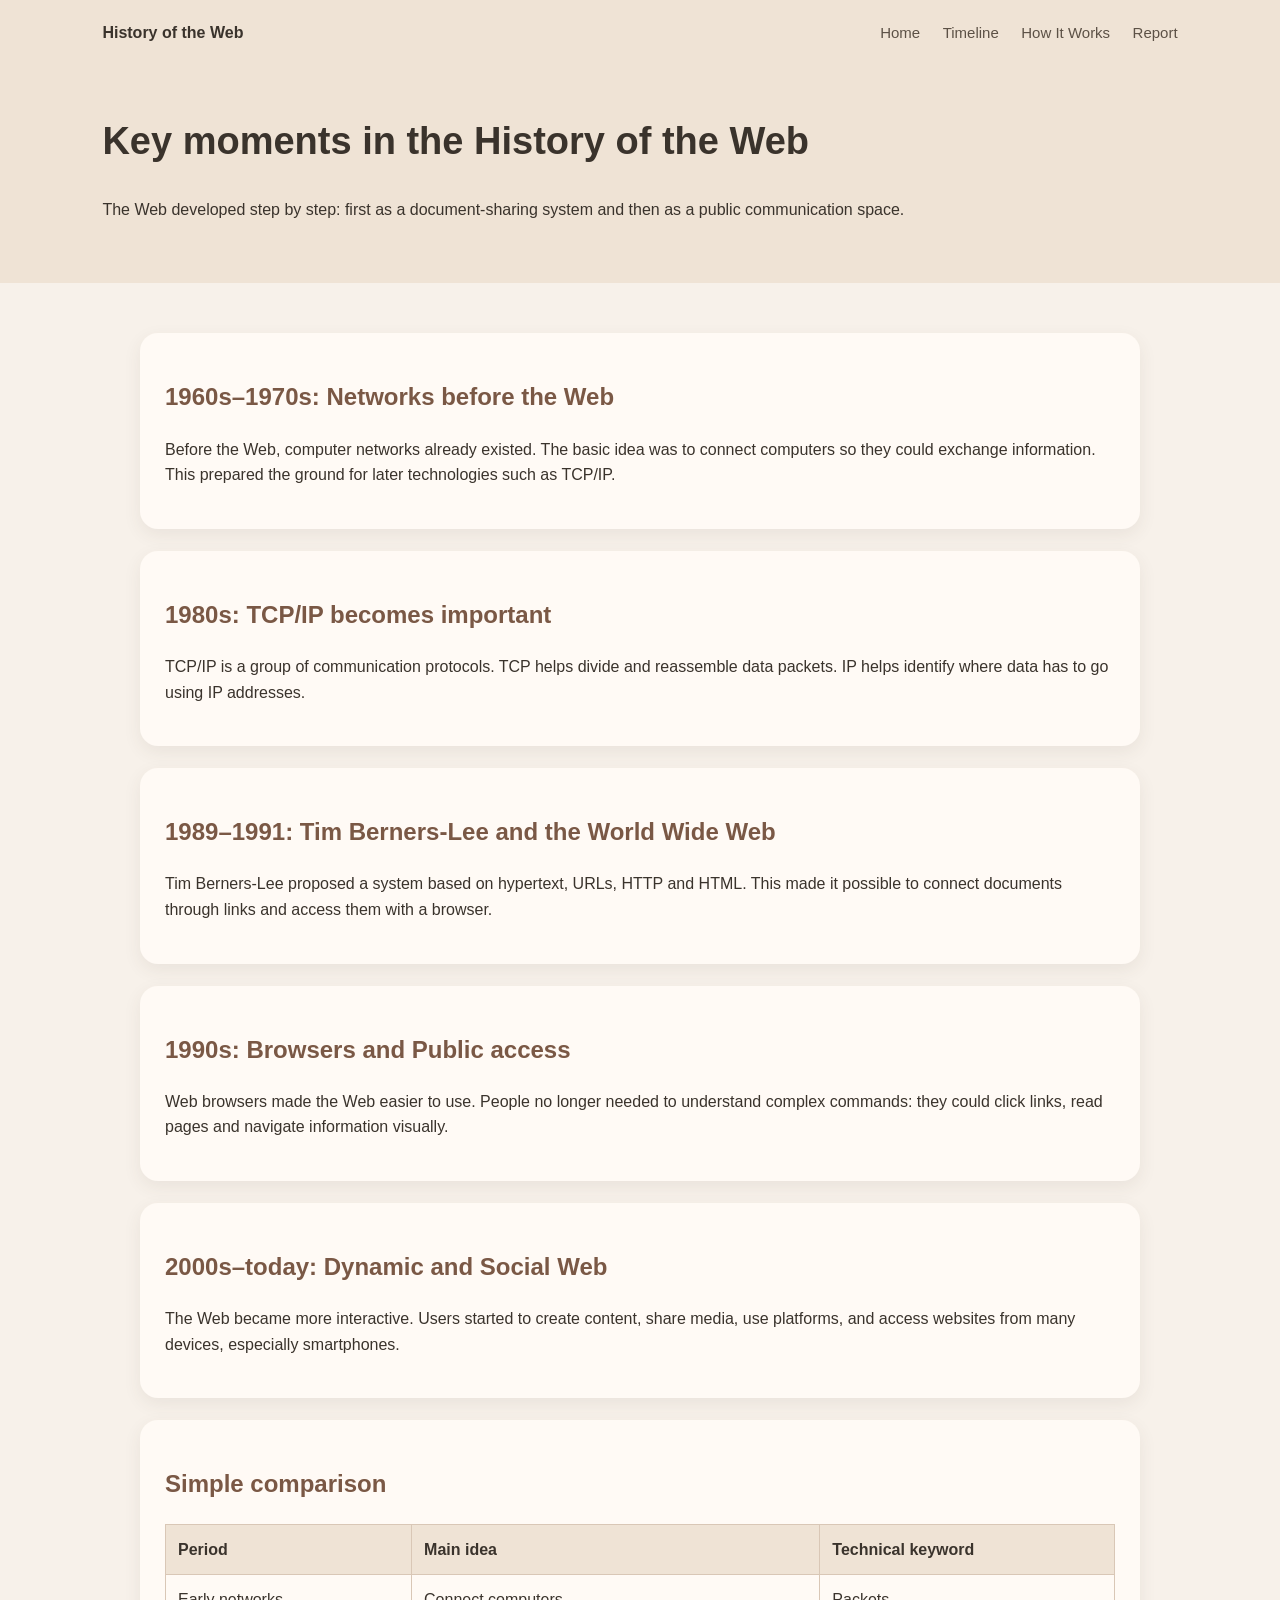
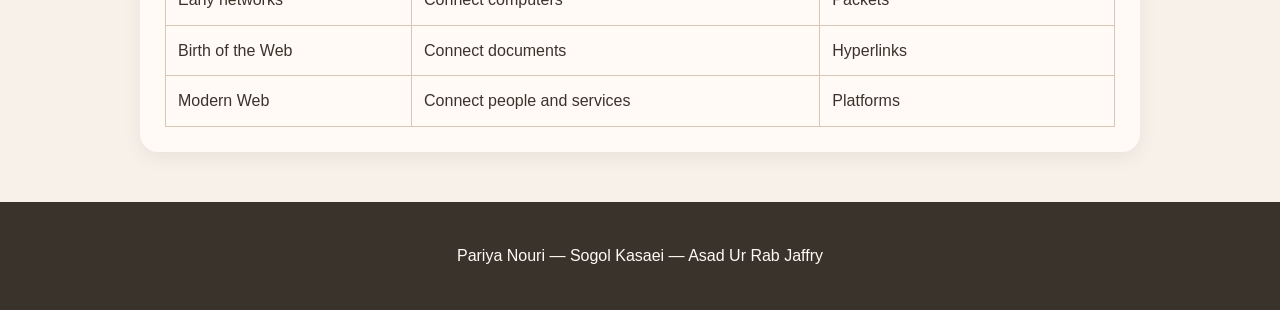
==== history.html @ 837585d1 "history.html" ====
<!DOCTYPE html>
<html lang="en">
<head>
  <meta charset="UTF-8">
  <meta name="viewport" content="width=device-width, initial-scale=1.0">
  <title>Timeline</title>
  <link rel="stylesheet" href="styles.css">
</head>
<body>
  <header class="page-header">
    <nav class="navbar">
      <a class="logo" href="index.html">History of the Web</a>
      <div class="nav-links">
        <a href="index.html">Home</a>
        <a href="history.html">Timeline</a>
        <a href="web-works.html">How It Works</a>
        <a href="report.html">Report</a>
      </div>
    </nav>
    <h1>Key moments in the History of the Web</h1>
    <p>The Web developed step by step: first as a document-sharing system and then as a public communication space.</p>
  </header>

  <main class="container">
    <section class="timeline">
      <div class="timeline-item">
        <h2>1960s–1970s: Networks before the Web</h2>
        <p>
          Before the Web, computer networks already existed. The basic idea was to connect computers so
          they could exchange information. This prepared the ground for later technologies such as TCP/IP.
        </p>
      </div>

      <div class="timeline-item">
        <h2>1980s: TCP/IP becomes important</h2>
        <p>
          TCP/IP is a group of communication protocols. TCP helps divide and reassemble data packets.
          IP helps identify where data has to go using IP addresses.
        </p>
      </div>

      <div class="timeline-item">
        <h2>1989–1991: Tim Berners-Lee and the World Wide Web</h2>
        <p>
          Tim Berners-Lee proposed a system based on hypertext, URLs, HTTP and HTML. This made it possible
          to connect documents through links and access them with a browser.
        </p>
      </div>

      <div class="timeline-item">
        <h2>1990s: Browsers and Public access</h2>
        <p>
          Web browsers made the Web easier to use. People no longer needed to understand complex commands:
          they could click links, read pages and navigate information visually.
        </p>
      </div>

      <div class="timeline-item">
        <h2>2000s–today: Dynamic and Social Web</h2>
        <p>
          The Web became more interactive. Users started to create content, share media, use platforms,
          and access websites from many devices, especially smartphones.
        </p>
      </div>
    </section>

    <section class="table-section">
      <h2>Simple comparison</h2>
      <table>
        <tr>
          <th>Period</th>
          <th>Main idea</th>
          <th>Technical keyword</th>
        </tr>
        <tr>
          <td>Early networks</td>
          <td>Connect computers</td>
          <td>Packets</td>
        </tr>
        <tr>
          <td>Birth of the Web</td>
          <td>Connect documents</td>
          <td>Hyperlinks</td>
        </tr>
        <tr>
          <td>Modern Web</td>
          <td>Connect people and services</td>
          <td>Platforms</td>
        </tr>
      </table>
    </section>
  </main>

  <footer>
    <p>Pariya Nouri — Sogol Kasaei — Asad Ur Rab Jaffry</p>
  </footer>
</body>
</html>
---- styles.css ----
/* General style for the whole website */
body {
  margin: 0;
  font-family: Arial, Helvetica, sans-serif;
  background-color: #f7f1ea;
  color: #3a332c;
  line-height: 1.6;
}

/* Navigation bar */
.navbar {
  display: flex;
  justify-content: space-between;
  align-items: center;
  padding: 20px 8%;
  background-color: #efe3d5;
}

.logo {
  font-weight: bold;
  color: #3a332c;
  text-decoration: none;
}

.nav-links a {
  margin-left: 18px;
  color: #5c5146;
  text-decoration: none;
  font-size: 15px;
}

.nav-links a:hover {
  color: #9b6f55;
}

/* Home hero section */
.site-header {
  background: linear-gradient(135deg, #efe3d5, #d9c7b6);
}

.hero {
  max-width: 850px;
  padding: 80px 8%;
}

.hero h1 {
  font-size: 44px;
  line-height: 1.1;
  margin: 10px 0 20px;
}

.hero p {
  max-width: 700px;
  font-size: 18px;
}

.tag {
  text-transform: uppercase;
  letter-spacing: 2px;
  color: #8c6d5a;
  font-size: 13px;
}

.button {
  display: inline-block;
  margin-top: 20px;
  padding: 12px 20px;
  background-color: #9b6f55;
  color: white;
  text-decoration: none;
  border-radius: 25px;
}

/* Internal page header */
.page-header {
  background-color: #efe3d5;
  padding-bottom: 45px;
}

.page-header h1,
.page-header p {
  max-width: 850px;
  margin-left: 8%;
  margin-right: 8%;
}

.page-header h1 {
  margin-top: 45px;
  font-size: 38px;
}

/* Main content */
.container {
  max-width: 1000px;
  margin: 50px auto;
  padding: 0 8%;
}

.card-grid {
  display: grid;
  grid-template-columns: repeat(3, 1fr);
  gap: 20px;
}

.card,
.simple-section,
.timeline-item,
.table-section {
  background-color: #fffaf5;
  padding: 25px;
  margin-bottom: 22px;
  border-radius: 18px;
  box-shadow: 0 6px 18px rgba(80, 60, 45, 0.08);
}

.card h2,
.simple-section h2,
.timeline-item h2,
.table-section h2 {
  color: #7a5845;
}

/* Visual diagram */
.diagram {
  display: flex;
  align-items: center;
  justify-content: space-between;
  gap: 12px;
  margin-top: 25px;
  padding: 20px;
  background-color: #f3e7dc;
  border-radius: 16px;
  text-align: center;
  font-weight: bold;
}

.diagram span {
  font-weight: normal;
  font-size: 13px;
  color: #6f6256;
}

.arrow {
  color: #9b6f55;
}

/* Table */
table {
  width: 100%;
  border-collapse: collapse;
  margin-top: 15px;
}

th,
td {
  border: 1px solid #d9c7b6;
  padding: 12px;
  text-align: left;
}

th {
  background-color: #efe3d5;
}

/* Footer */
footer {
  text-align: center;
  padding: 25px;
  background-color: #3a332c;
  color: #fffaf5;
}

/* Responsive design for phones */
@media (max-width: 750px) {
  .navbar,
  .diagram {
    flex-direction: column;
  }

  .nav-links {
    margin-top: 15px;
  }

  .nav-links a {
    display: block;
    margin: 8px 0;
  }

  .card-grid {
    grid-template-columns: 1fr;
  }

  .hero h1 {
    font-size: 34px;
  }
}
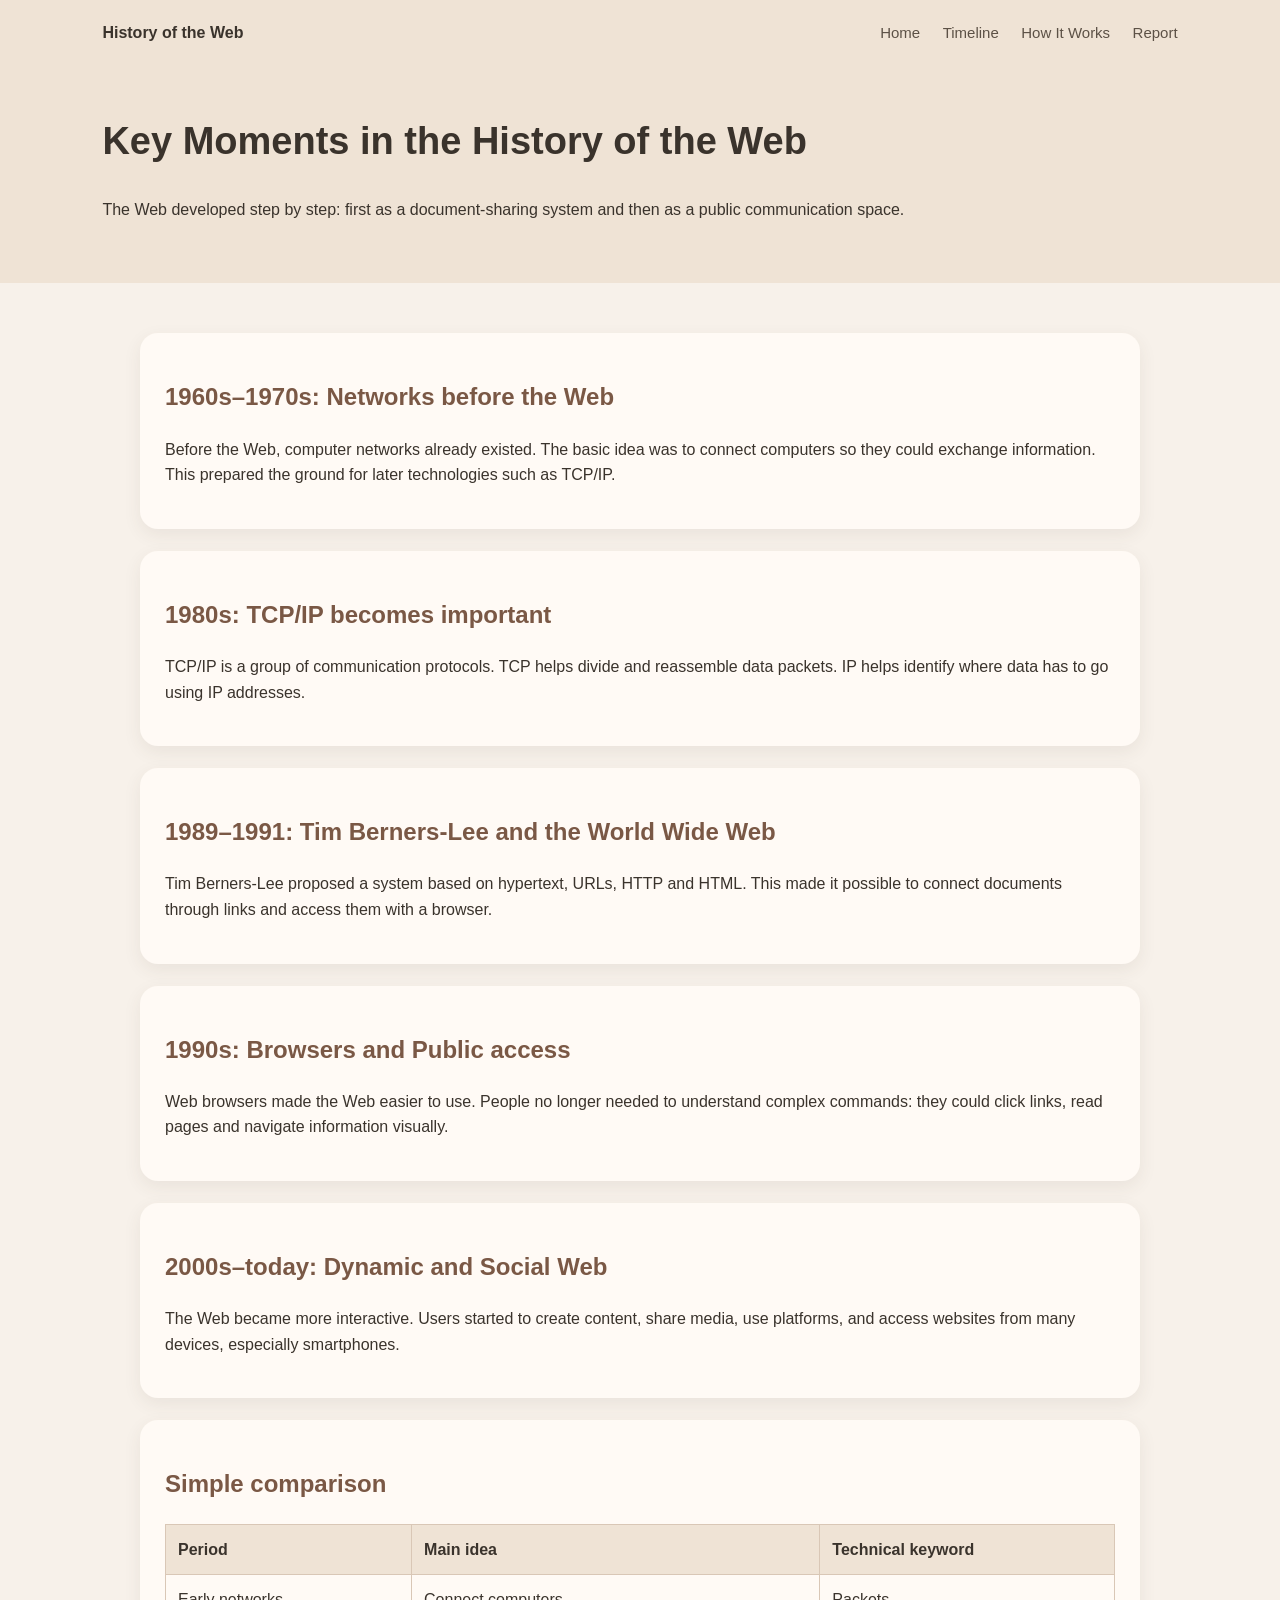
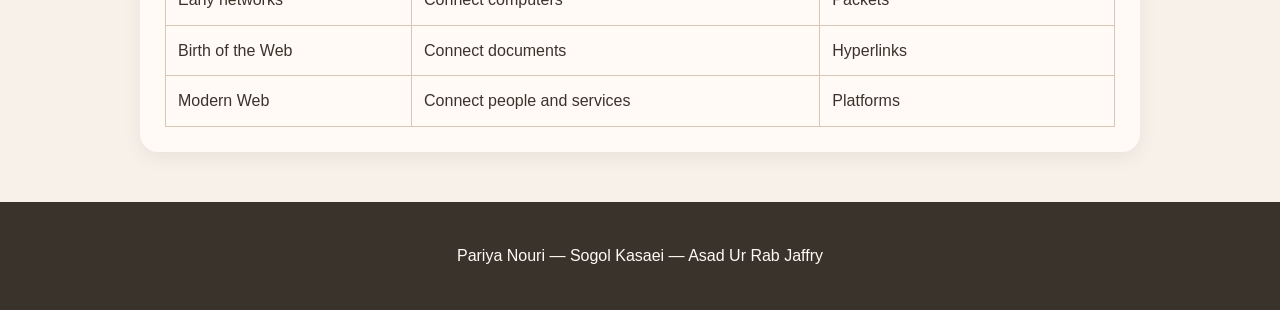
==== commit b2de31e6: "history.html" ====
--- a/history.html
+++ b/history.html
@@ -17,7 +17,7 @@
         <a href="report.html">Report</a>
       </div>
     </nav>
-    <h1>Key moments in the History of the Web</h1>
+    <h1>Key Moments in the History of the Web</h1>
     <p>The Web developed step by step: first as a document-sharing system and then as a public communication space.</p>
   </header>
 
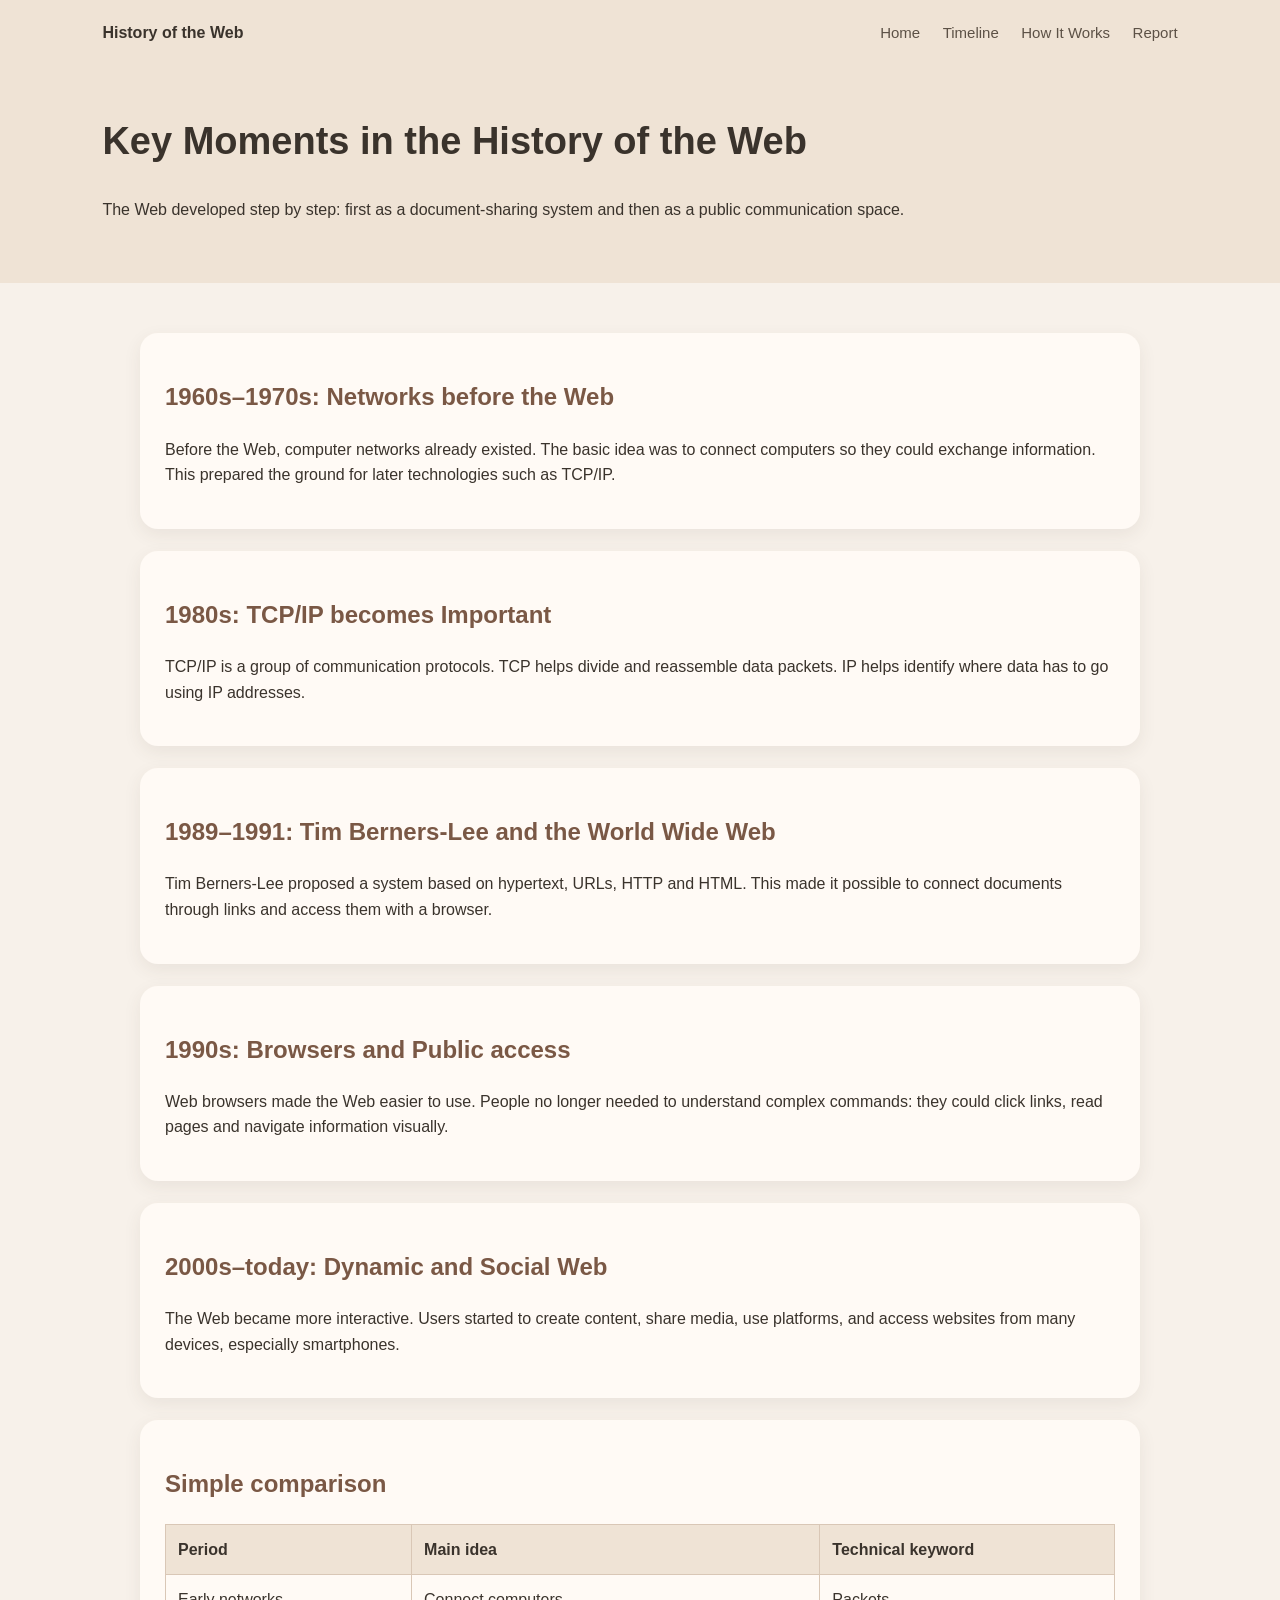
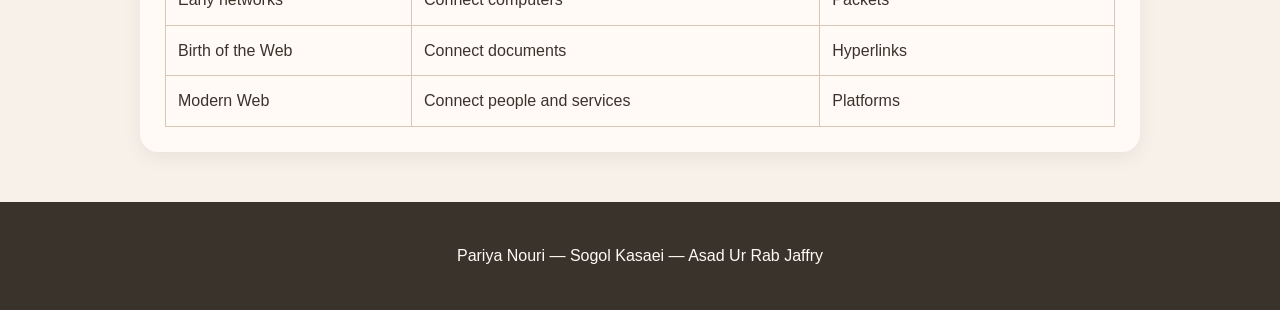
==== commit 5332da06: "history.html" ====
--- a/history.html
+++ b/history.html
@@ -32,7 +32,7 @@
       </div>
 
       <div class="timeline-item">
-        <h2>1980s: TCP/IP becomes important</h2>
+        <h2>1980s: TCP/IP becomes Important</h2>
         <p>
           TCP/IP is a group of communication protocols. TCP helps divide and reassemble data packets.
           IP helps identify where data has to go using IP addresses.
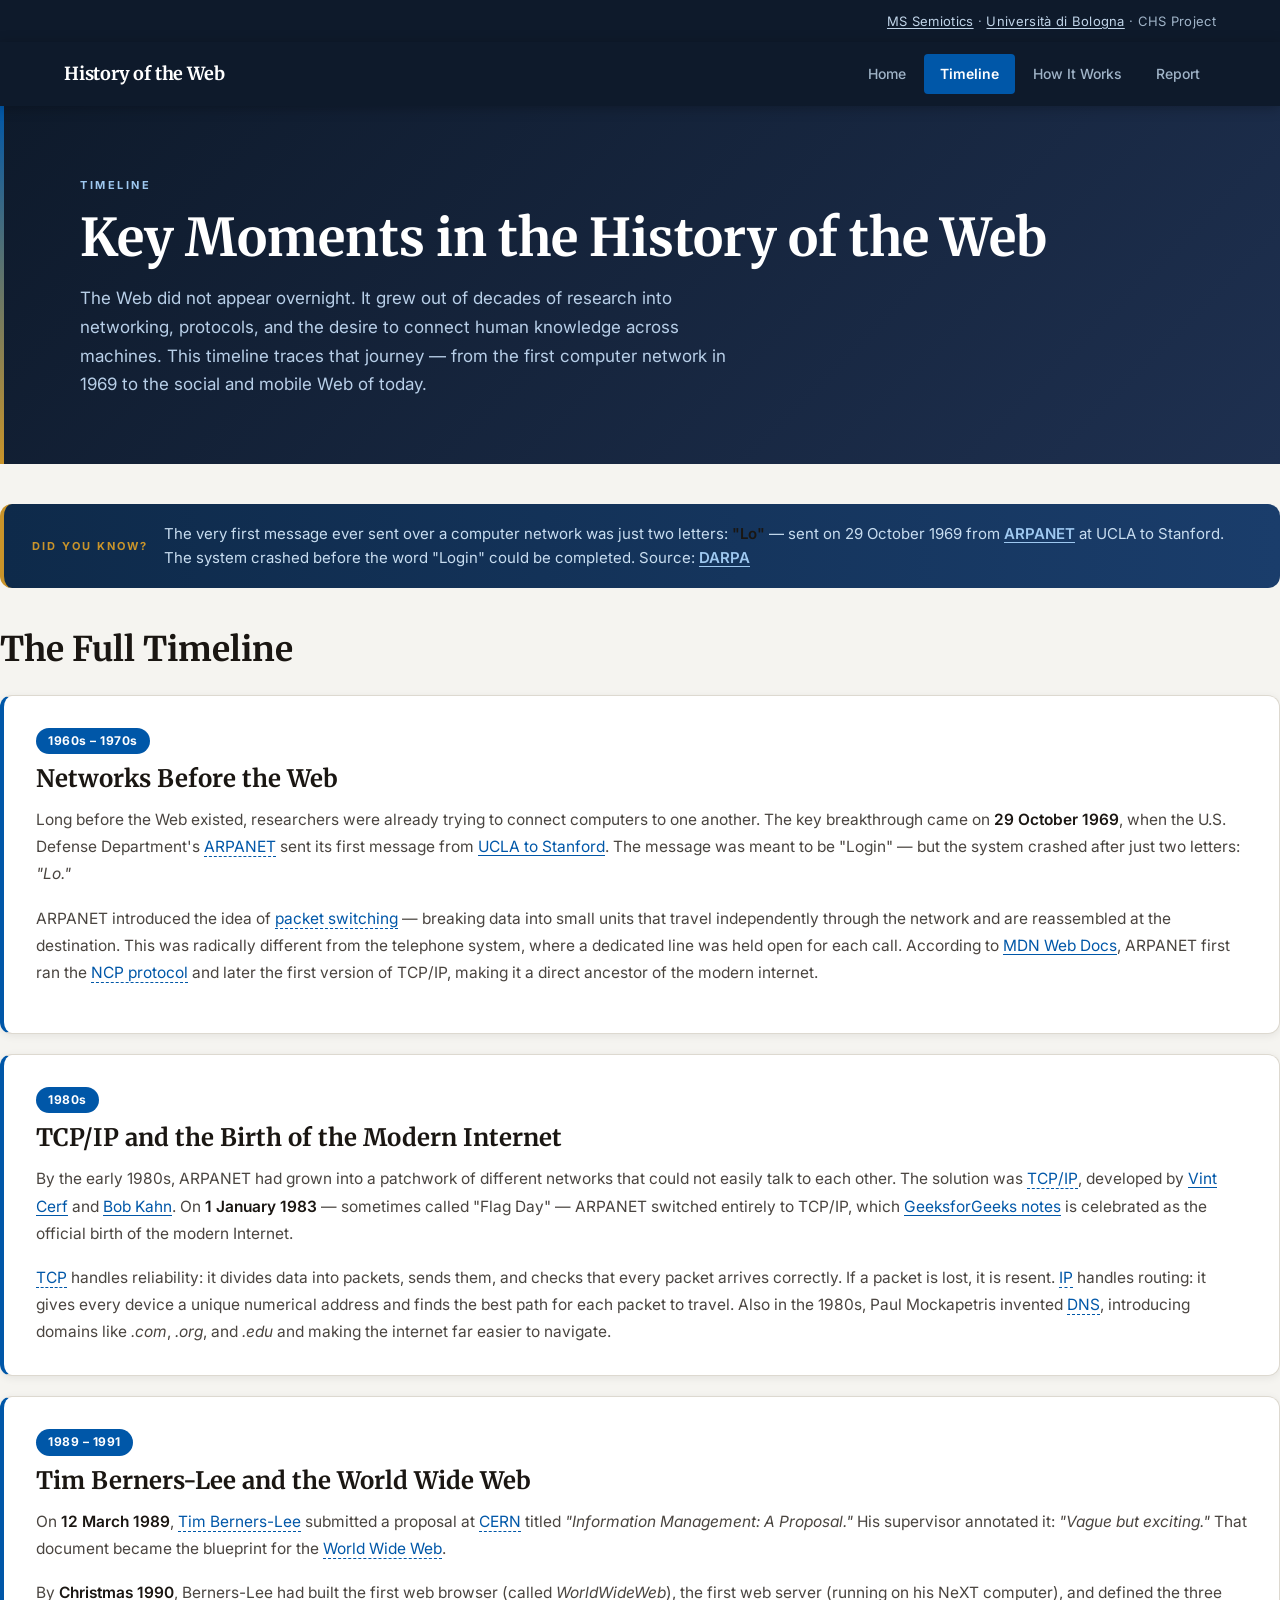
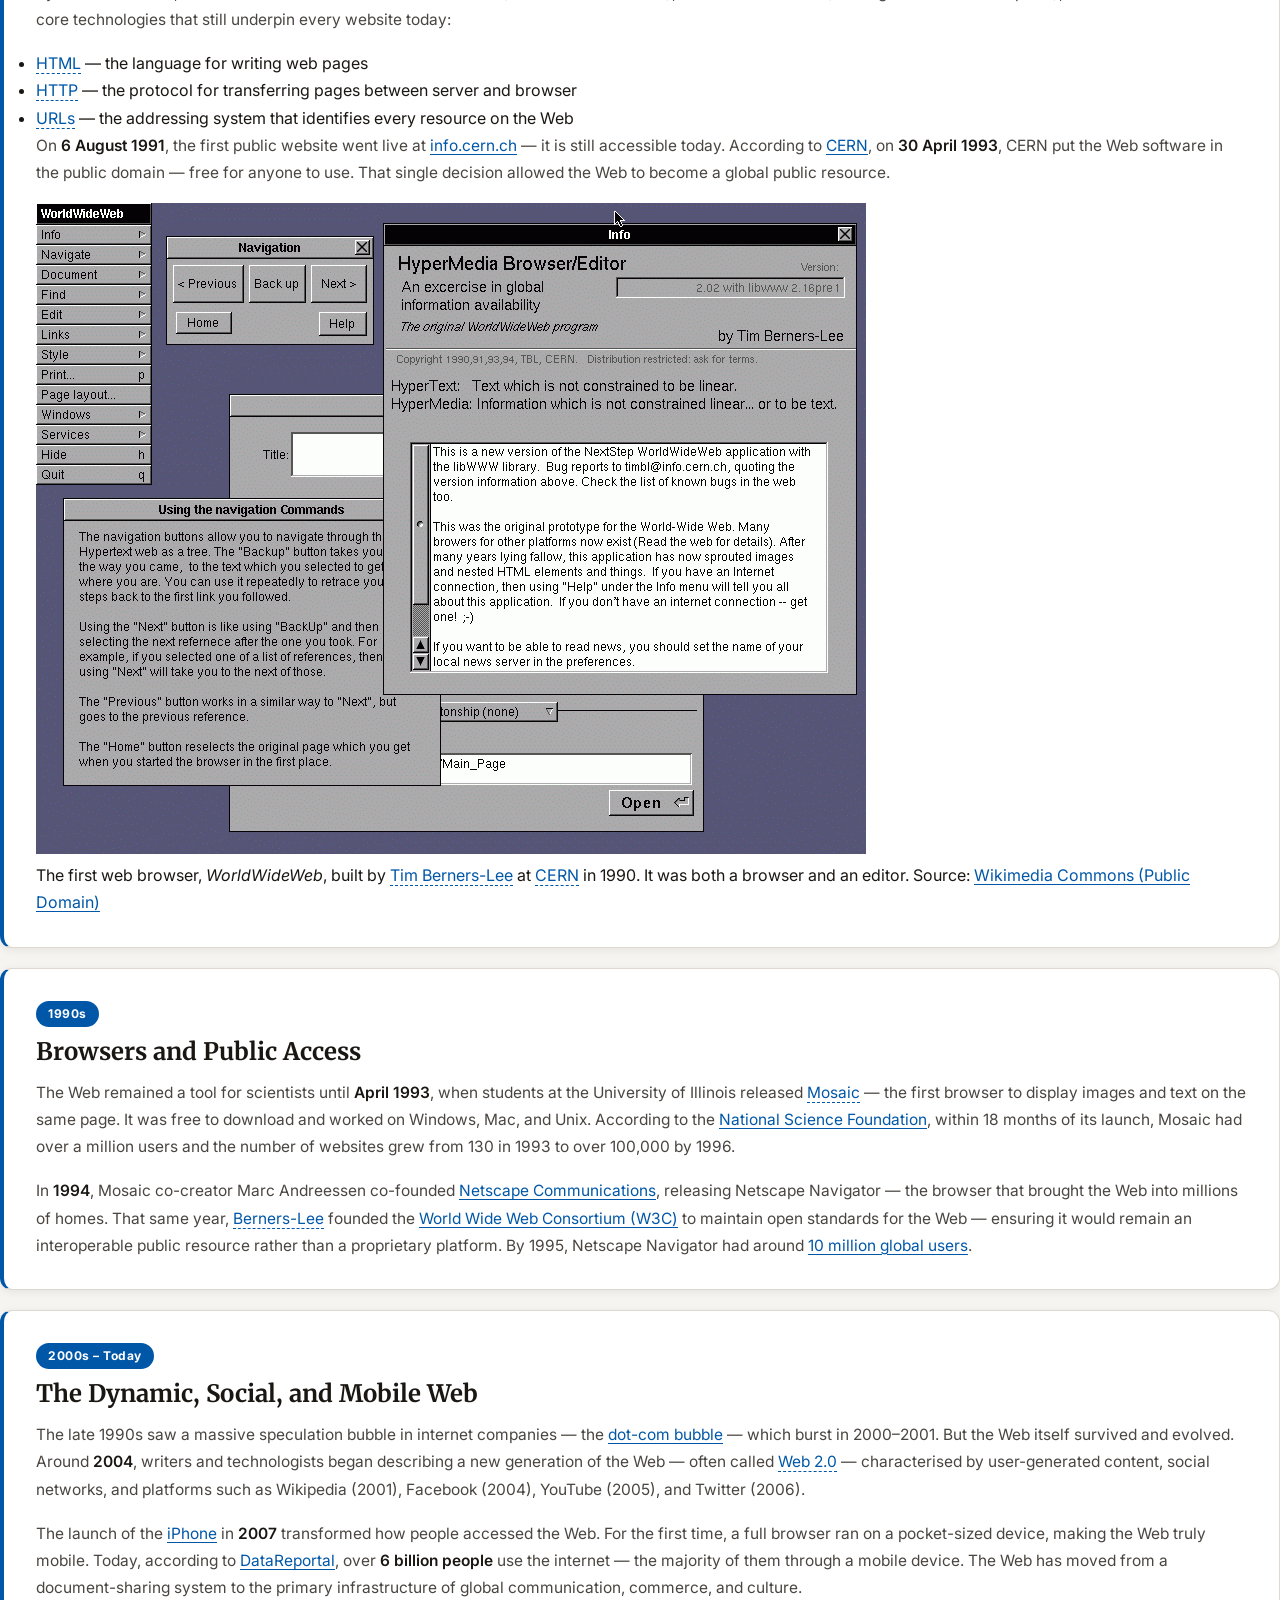
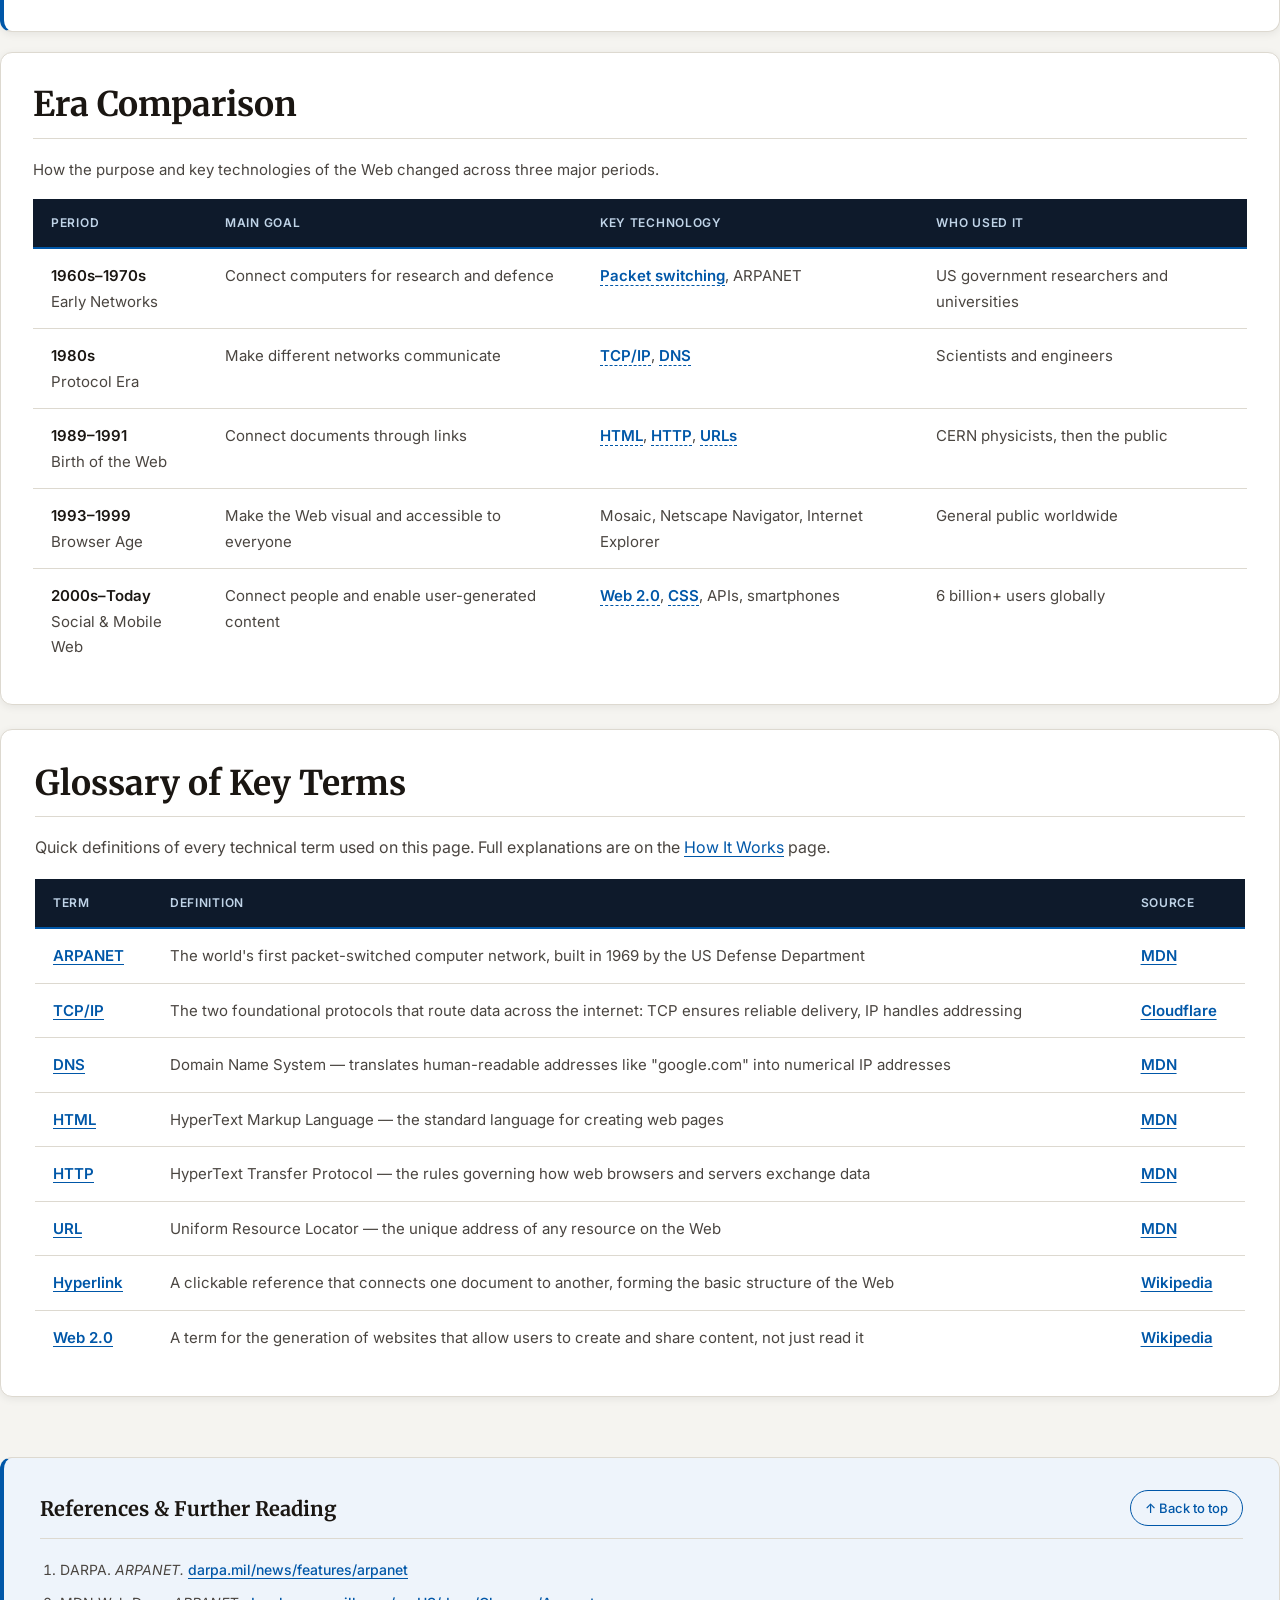
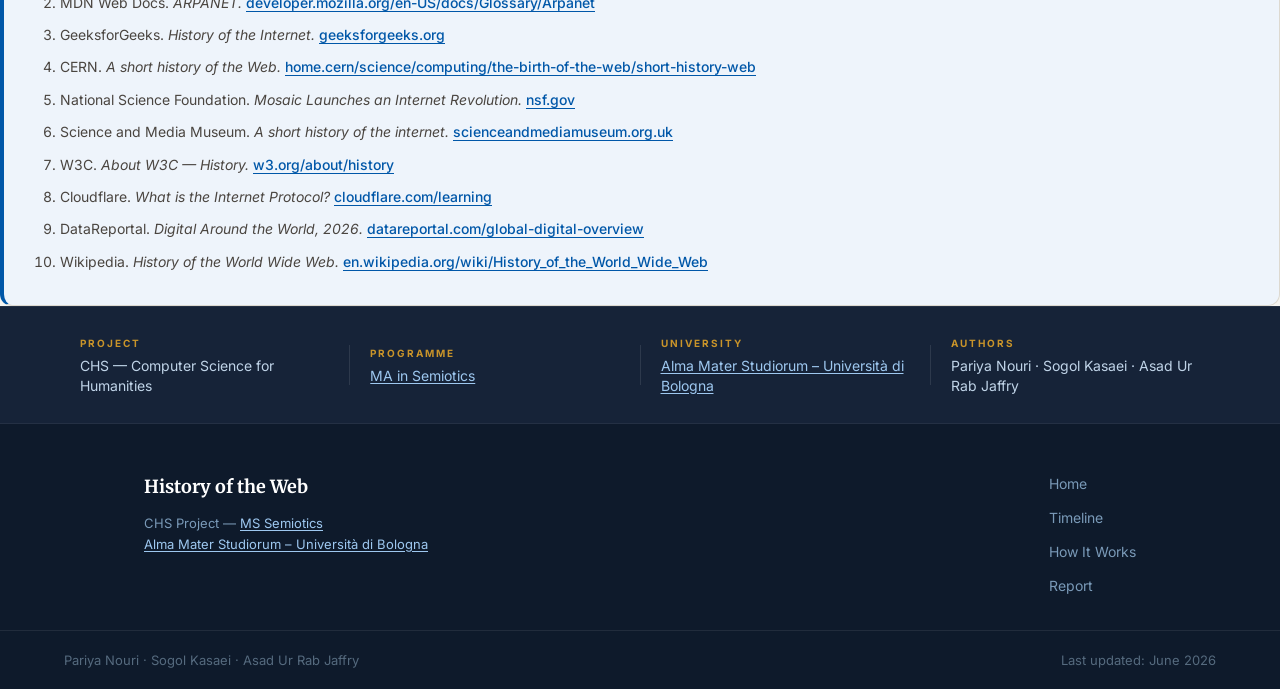
==== commit a619193e: "Update history.html" ====
--- a/history.html
+++ b/history.html
@@ -3,96 +3,442 @@
 <head>
   <meta charset="UTF-8">
   <meta name="viewport" content="width=device-width, initial-scale=1.0">
-  <title>Timeline</title>
+  <title>Timeline — History of the Web</title>
   <link rel="stylesheet" href="styles.css">
+  <link rel="preconnect" href="https://fonts.googleapis.com">
+  <link rel="preconnect" href="https://fonts.gstatic.com" crossorigin>
+  <link href="https://fonts.googleapis.com/css2?family=Merriweather:ital,wght@0,400;0,700;1,400&family=Inter:wght@400;500;600;700&display=swap" rel="stylesheet">
 </head>
 <body>
-  <header class="page-header">
-    <nav class="navbar">
-      <a class="logo" href="index.html">History of the Web</a>
-      <div class="nav-links">
+
+  <!-- ===== TOP BAR ===== -->
+  <div class="topbar">
+    <span>
+      <a href="https://www.unibo.it/en/study/second-cycle-degree/programme/2026/6824" target="_blank" rel="noopener noreferrer">MS Semiotics</a>
+      · <a href="https://www.unibo.it/en/homepage" target="_blank" rel="noopener noreferrer">Università di Bologna</a>
+      · CHS Project
+    </span>
+  </div>
+
+  <!-- ===== NAVBAR ===== -->
+  <nav class="navbar" aria-label="Main navigation">
+    <a class="logo" href="index.html">History of the Web</a>
+    <div class="nav-links">
+      <a href="index.html">Home</a>
+      <a href="history.html" class="nav-active" aria-current="page">Timeline</a>
+      <a href="web-works.html">How It Works</a>
+      <a href="report.html">Report</a>
+    </div>
+  </nav>
+
+  <!-- ===== PAGE HEADER ===== -->
+  <div class="page-header">
+    <div class="page-header-inner">
+      <div class="section-label">Timeline</div>
+      <h1>Key Moments in the History of the Web</h1>
+      <p class="lead">
+        The Web did not appear overnight. It grew out of decades of research into
+        networking, protocols, and the desire to connect human knowledge across
+        machines. This timeline traces that journey — from the first computer
+        network in 1969 to the social and mobile Web of today.
+      </p>
+    </div>
+  </div>
+
+  <!-- ===== MAIN ===== -->
+  <main class="container">
+
+    <!-- ── DID YOU KNOW BANNER ── -->
+    <div class="did-you-know" role="note" style="margin-top: 40px;">
+      <span class="dyk-label">Did you know?</span>
+      <span class="dyk-text">
+        The very first message ever sent over a computer network was just two letters:
+        <strong>"Lo"</strong> — sent on 29 October 1969 from
+        <a href="https://en.wikipedia.org/wiki/ARPANET" target="_blank" rel="noopener noreferrer">ARPANET</a>
+        at UCLA to Stanford. The system crashed before the word "Login" could be completed.
+        Source: <a href="https://www.darpa.mil/news/features/arpanet" target="_blank" rel="noopener noreferrer">DARPA</a>
+      </span>
+    </div>
+
+    <!-- ── TIMELINE ITEMS ── -->
+    <section class="timeline-section" aria-labelledby="timeline-heading">
+      <h2 id="timeline-heading" class="section-heading" style="margin-top: 40px; margin-bottom: 24px;">The Full Timeline</h2>
+
+      <!-- 1960s -->
+      <div class="timeline-item">
+        <span class="timeline-year">1960s – 1970s</span>
+        <h2>Networks Before the Web</h2>
+        <p>
+          Long before the Web existed, researchers were already trying to connect
+          computers to one another. The key breakthrough came on
+          <strong>29 October 1969</strong>, when the U.S. Defense Department's
+          <a class="tooltip-link" href="https://en.wikipedia.org/wiki/ARPANET" target="_blank" rel="noopener noreferrer" data-tip="Advanced Research Projects Agency Network — the world's first packet-switched computer network">ARPANET</a>
+          sent its first message from
+          <a href="https://www.darpa.mil/news/features/arpanet" target="_blank" rel="noopener noreferrer">UCLA to Stanford</a>.
+          The message was meant to be "Login" — but the system crashed after just two
+          letters: <em>"Lo."</em>
+        </p>
+        <p>
+          ARPANET introduced the idea of
+          <a class="tooltip-link" href="https://en.wikipedia.org/wiki/Packet_switching" target="_blank" rel="noopener noreferrer" data-tip="A method of grouping data into packets that are transmitted independently across a network">packet switching</a>
+          — breaking data into small units that travel independently through the network
+          and are reassembled at the destination. This was radically different from the
+          telephone system, where a dedicated line was held open for each call. According
+          to <a href="https://developer.mozilla.org/en-US/docs/Glossary/Arpanet" target="_blank" rel="noopener noreferrer">MDN Web Docs</a>,
+          ARPANET first ran the
+          <a class="tooltip-link" href="https://en.wikipedia.org/wiki/Network_Control_Protocol_(ARPANET)" target="_blank" rel="noopener noreferrer" data-tip="Network Control Protocol — the first protocol used on ARPANET before TCP/IP">NCP protocol</a>
+          and later the first version of TCP/IP, making it a direct ancestor of the
+          modern internet.
+        </p>
+        <figure class="timeline-figure">
+          <img
+            src="https://upload.wikimedia.org/wikipedia/commons/b/bf/Arpanet_logical_map%2C_march_1977.png"
+            alt="Logical map of ARPANET as of March 1977, showing the network of connected university and government computers across the United States"
+            loading="lazy"
+            onerror="this.parentElement.style.display='none'"
+          >
+          <figcaption>
+            Logical map of
+            <a class="tooltip-link" href="https://en.wikipedia.org/wiki/ARPANET" target="_blank" rel="noopener noreferrer" data-tip="The world's first packet-switched computer network, forerunner of the Internet">ARPANET</a>
+            as of March 1977, showing interconnected nodes across US universities and government institutions.
+            <a href="https://commons.wikimedia.org/wiki/File:Arpanet_logical_map,_march_1977.png" target="_blank" rel="noopener noreferrer">© Wikimedia Commons (Public Domain)</a>
+          </figcaption>
+        </figure>
+      </div>
+
+      <!-- 1980s -->
+      <div class="timeline-item">
+        <span class="timeline-year">1980s</span>
+        <h2>TCP/IP and the Birth of the Modern Internet</h2>
+        <p>
+          By the early 1980s, ARPANET had grown into a patchwork of different networks
+          that could not easily talk to each other. The solution was
+          <a class="tooltip-link" href="https://www.cloudflare.com/learning/network-layer/internet-protocol/" target="_blank" rel="noopener noreferrer" data-tip="Transmission Control Protocol / Internet Protocol — the foundational communication rules of the Internet">TCP/IP</a>,
+          developed by
+          <a href="https://en.wikipedia.org/wiki/Vint_Cerf" target="_blank" rel="noopener noreferrer">Vint Cerf</a>
+          and
+          <a href="https://en.wikipedia.org/wiki/Bob_Kahn" target="_blank" rel="noopener noreferrer">Bob Kahn</a>.
+          On <strong>1 January 1983</strong> — sometimes called "Flag Day" —
+          ARPANET switched entirely to TCP/IP, which
+          <a href="https://www.geeksforgeeks.org/websites-apps/history-of-internet/" target="_blank" rel="noopener noreferrer">GeeksforGeeks notes</a>
+          is celebrated as the official birth of the modern Internet.
+        </p>
+        <p>
+          <a class="tooltip-link" href="https://developer.mozilla.org/en-US/docs/Glossary/TCP" target="_blank" rel="noopener noreferrer" data-tip="Transmission Control Protocol — breaks data into packets and ensures they are delivered correctly">TCP</a>
+          handles reliability: it divides data into packets, sends them, and
+          checks that every packet arrives correctly. If a packet is lost, it is
+          resent. <a class="tooltip-link" href="https://developer.mozilla.org/en-US/docs/Glossary/IP_Address" target="_blank" rel="noopener noreferrer" data-tip="Internet Protocol — routes packets across networks using numerical addresses">IP</a>
+          handles routing: it gives every device a unique numerical address and
+          finds the best path for each packet to travel. Also in the 1980s, Paul
+          Mockapetris invented
+          <a class="tooltip-link" href="https://developer.mozilla.org/en-US/docs/Glossary/DNS" target="_blank" rel="noopener noreferrer" data-tip="Domain Name System — translates human-readable domain names into IP addresses">DNS</a>,
+          introducing domains like <em>.com</em>, <em>.org</em>, and <em>.edu</em>
+          and making the internet far easier to navigate.
+        </p>
+      </div>
+
+      <!-- 1989–1991 -->
+      <div class="timeline-item">
+        <span class="timeline-year">1989 – 1991</span>
+        <h2>Tim Berners-Lee and the World Wide Web</h2>
+        <p>
+          On <strong>12 March 1989</strong>,
+          <a class="tooltip-link" href="https://en.wikipedia.org/wiki/Tim_Berners-Lee" target="_blank" rel="noopener noreferrer" data-tip="British computer scientist, inventor of the World Wide Web">Tim Berners-Lee</a>
+          submitted a proposal at
+          <a class="tooltip-link" href="https://home.cern/science/computing/the-birth-of-the-web" target="_blank" rel="noopener noreferrer" data-tip="European Organisation for Nuclear Research — birthplace of the Web">CERN</a>
+          titled <em>"Information Management: A Proposal."</em> His supervisor annotated
+          it: <em>"Vague but exciting."</em> That document became the blueprint for the
+          <a class="tooltip-link" href="https://en.wikipedia.org/wiki/World_Wide_Web" target="_blank" rel="noopener noreferrer" data-tip="A global system of interlinked hypertext documents accessed via the Internet">World Wide Web</a>.
+        </p>
+        <p>
+          By <strong>Christmas 1990</strong>, Berners-Lee had built the first web
+          browser (called <em>WorldWideWeb</em>), the first web server (running on his
+          NeXT computer), and defined the three core technologies that still underpin
+          every website today:
+        </p>
+        <ul class="timeline-list">
+          <li>
+            <a class="tooltip-link" href="https://en.wikipedia.org/wiki/HTML" target="_blank" rel="noopener noreferrer" data-tip="HyperText Markup Language — defines the structure of a web page">HTML</a>
+            — the language for writing web pages
+          </li>
+          <li>
+            <a class="tooltip-link" href="https://developer.mozilla.org/en-US/docs/Glossary/HTTP" target="_blank" rel="noopener noreferrer" data-tip="HyperText Transfer Protocol — the rules browsers and servers use to communicate">HTTP</a>
+            — the protocol for transferring pages between server and browser
+          </li>
+          <li>
+            <a class="tooltip-link" href="https://developer.mozilla.org/en-US/docs/Glossary/URL" target="_blank" rel="noopener noreferrer" data-tip="Uniform Resource Locator — the unique address of any resource on the Web">URLs</a>
+            — the addressing system that identifies every resource on the Web
+          </li>
+        </ul>
+        <p>
+          On <strong>6 August 1991</strong>, the first public website went live at
+          <a href="http://info.cern.ch" target="_blank" rel="noopener noreferrer">info.cern.ch</a>
+          — it is still accessible today. According to
+          <a href="https://home.cern/science/computing/the-birth-of-the-web/short-history-web" target="_blank" rel="noopener noreferrer">CERN</a>,
+          on <strong>30 April 1993</strong>, CERN put the Web software in the public
+          domain — free for anyone to use. That single decision allowed the Web to
+          become a global public resource.
+        </p>
+        <figure class="timeline-figure">
+          <img
+            src="WorldWideWeb.png.png"
+            alt="Screenshot of the WorldWideWeb browser — the world's first web browser created by Tim Berners-Lee at CERN in 1990 — showing its HyperMedia Browser/Editor interface"
+            loading="lazy"
+          >
+          <figcaption>
+            The first web browser, <em>WorldWideWeb</em>, built by
+            <a class="tooltip-link" href="https://en.wikipedia.org/wiki/Tim_Berners-Lee" target="_blank" rel="noopener noreferrer" data-tip="British computer scientist, inventor of the World Wide Web">Tim Berners-Lee</a>
+            at <a class="tooltip-link" href="https://home.cern/science/computing/the-birth-of-the-web" target="_blank" rel="noopener noreferrer" data-tip="European Organisation for Nuclear Research — birthplace of the Web">CERN</a>
+            in 1990. It was both a browser and an editor. Source:
+            <a href="https://commons.wikimedia.org/wiki/File:WorldWideWeb.png" target="_blank" rel="noopener noreferrer">Wikimedia Commons (Public Domain)</a>
+          </figcaption>
+        </figure>
+      </div>
+
+      <!-- 1990s -->
+      <div class="timeline-item">
+        <span class="timeline-year">1990s</span>
+        <h2>Browsers and Public Access</h2>
+        <p>
+          The Web remained a tool for scientists until
+          <strong>April 1993</strong>, when students at the University of Illinois
+          released
+          <a class="tooltip-link" href="https://en.wikipedia.org/wiki/Mosaic_(web_browser)" target="_blank" rel="noopener noreferrer" data-tip="The first web browser to display images and text together on a single page, released in 1993">Mosaic</a>
+          — the first browser to display images and text on the same page. It was free
+          to download and worked on Windows, Mac, and Unix. According to the
+          <a href="https://nsf.gov/news/mosaic-launches-internet-revolution" target="_blank" rel="noopener noreferrer">National Science Foundation</a>,
+          within 18 months of its launch, Mosaic had over a million users and the
+          number of websites grew from 130 in 1993 to over 100,000 by 1996.
+        </p>
+        <p>
+          In <strong>1994</strong>, Mosaic co-creator Marc Andreessen co-founded
+          <a href="https://en.wikipedia.org/wiki/Netscape" target="_blank" rel="noopener noreferrer">Netscape Communications</a>,
+          releasing Netscape Navigator — the browser that brought the Web into millions
+          of homes. That same year,
+          <a class="tooltip-link" href="https://en.wikipedia.org/wiki/Tim_Berners-Lee" target="_blank" rel="noopener noreferrer" data-tip="British computer scientist, inventor of the World Wide Web">Berners-Lee</a>
+          founded the
+          <a href="https://www.w3.org/about/history" target="_blank" rel="noopener noreferrer">World Wide Web Consortium (W3C)</a>
+          to maintain open standards for the Web — ensuring it would remain an
+          interoperable public resource rather than a proprietary platform. By 1995,
+          Netscape Navigator had around
+          <a href="https://www.scienceandmediamuseum.org.uk/objects-and-stories/short-history-internet" target="_blank" rel="noopener noreferrer">10 million global users</a>.
+        </p>
+      </div>
+
+      <!-- 2000s -->
+      <div class="timeline-item">
+        <span class="timeline-year">2000s – Today</span>
+        <h2>The Dynamic, Social, and Mobile Web</h2>
+        <p>
+          The late 1990s saw a massive speculation bubble in internet companies —
+          the <a href="https://en.wikipedia.org/wiki/Dot-com_bubble" target="_blank" rel="noopener noreferrer">dot-com bubble</a>
+          — which burst in 2000–2001. But the Web itself survived and evolved. Around
+          <strong>2004</strong>, writers and technologists began describing a new
+          generation of the Web — often called
+          <a class="tooltip-link" href="https://en.wikipedia.org/wiki/Web_2.0" target="_blank" rel="noopener noreferrer" data-tip="Web 2.0 — a term for websites that allow users to generate and share content, rather than just consume it">Web 2.0</a>
+          — characterised by user-generated content, social networks, and platforms
+          such as Wikipedia (2001), Facebook (2004), YouTube (2005), and Twitter (2006).
+        </p>
+        <p>
+          The launch of the
+          <a href="https://en.wikipedia.org/wiki/IPhone" target="_blank" rel="noopener noreferrer">iPhone</a>
+          in <strong>2007</strong> transformed how people accessed the Web. For the
+          first time, a full browser ran on a pocket-sized device, making the Web
+          truly mobile. Today, according to
+          <a href="https://datareportal.com/global-digital-overview" target="_blank" rel="noopener noreferrer">DataReportal</a>,
+          over <strong>6 billion people</strong> use the internet — the majority of
+          them through a mobile device. The Web has moved from a document-sharing
+          system to the primary infrastructure of global communication, commerce, and
+          culture.
+        </p>
+      </div>
+
+    </section>
+
+    <!-- ── COMPARISON TABLE ── -->
+    <section class="table-section" aria-labelledby="table-heading">
+      <h2 id="table-heading">Era Comparison</h2>
+      <p style="margin-bottom: 16px; color: var(--c-text-mid); font-size: 15px;">
+        How the purpose and key technologies of the Web changed across three major periods.
+      </p>
+      <table>
+        <thead>
+          <tr>
+            <th scope="col">Period</th>
+            <th scope="col">Main goal</th>
+            <th scope="col">Key technology</th>
+            <th scope="col">Who used it</th>
+          </tr>
+        </thead>
+        <tbody>
+          <tr>
+            <td><strong>1960s–1970s</strong><br>Early Networks</td>
+            <td>Connect computers for research and defence</td>
+            <td><a class="tooltip-link" href="https://en.wikipedia.org/wiki/Packet_switching" target="_blank" rel="noopener noreferrer" data-tip="Breaking data into small packets that travel independently across a network">Packet switching</a>, ARPANET</td>
+            <td>US government researchers and universities</td>
+          </tr>
+          <tr>
+            <td><strong>1980s</strong><br>Protocol Era</td>
+            <td>Make different networks communicate</td>
+            <td>
+              <a class="tooltip-link" href="https://www.cloudflare.com/learning/network-layer/internet-protocol/" target="_blank" rel="noopener noreferrer" data-tip="Transmission Control Protocol / Internet Protocol — the foundational rules of the Internet">TCP/IP</a>,
+              <a class="tooltip-link" href="https://developer.mozilla.org/en-US/docs/Glossary/DNS" target="_blank" rel="noopener noreferrer" data-tip="Domain Name System — translates domain names into IP addresses">DNS</a>
+            </td>
+            <td>Scientists and engineers</td>
+          </tr>
+          <tr>
+            <td><strong>1989–1991</strong><br>Birth of the Web</td>
+            <td>Connect documents through links</td>
+            <td>
+              <a class="tooltip-link" href="https://en.wikipedia.org/wiki/HTML" target="_blank" rel="noopener noreferrer" data-tip="HyperText Markup Language — defines the structure of a web page">HTML</a>,
+              <a class="tooltip-link" href="https://developer.mozilla.org/en-US/docs/Glossary/HTTP" target="_blank" rel="noopener noreferrer" data-tip="HyperText Transfer Protocol — the rules browsers and servers use to communicate">HTTP</a>,
+              <a class="tooltip-link" href="https://developer.mozilla.org/en-US/docs/Glossary/URL" target="_blank" rel="noopener noreferrer" data-tip="Uniform Resource Locator — the unique address of any resource on the Web">URLs</a>
+            </td>
+            <td>CERN physicists, then the public</td>
+          </tr>
+          <tr>
+            <td><strong>1993–1999</strong><br>Browser Age</td>
+            <td>Make the Web visual and accessible to everyone</td>
+            <td>Mosaic, Netscape Navigator, Internet Explorer</td>
+            <td>General public worldwide</td>
+          </tr>
+          <tr>
+            <td><strong>2000s–Today</strong><br>Social &amp; Mobile Web</td>
+            <td>Connect people and enable user-generated content</td>
+            <td>
+              <a class="tooltip-link" href="https://en.wikipedia.org/wiki/Web_2.0" target="_blank" rel="noopener noreferrer" data-tip="Web 2.0 — websites that allow users to generate and share content">Web 2.0</a>,
+              <a class="tooltip-link" href="https://en.wikipedia.org/wiki/CSS" target="_blank" rel="noopener noreferrer" data-tip="Cascading Style Sheets — controls the visual appearance of a page">CSS</a>, APIs, smartphones
+            </td>
+            <td>6 billion+ users globally</td>
+          </tr>
+        </tbody>
+      </table>
+    </section>
+
+    <!-- ── GLOSSARY ── -->
+    <section class="simple-section" aria-labelledby="glossary-heading">
+      <h2 id="glossary-heading">Glossary of Key Terms</h2>
+      <p>Quick definitions of every technical term used on this page. Full explanations are on the <a href="web-works.html">How It Works</a> page.</p>
+      <table>
+        <thead>
+          <tr>
+            <th scope="col">Term</th>
+            <th scope="col">Definition</th>
+            <th scope="col">Source</th>
+          </tr>
+        </thead>
+        <tbody>
+          <tr>
+            <td><strong><a href="https://en.wikipedia.org/wiki/ARPANET" target="_blank" rel="noopener noreferrer">ARPANET</a></strong></td>
+            <td>The world's first packet-switched computer network, built in 1969 by the US Defense Department</td>
+            <td><a href="https://developer.mozilla.org/en-US/docs/Glossary/Arpanet" target="_blank" rel="noopener noreferrer">MDN</a></td>
+          </tr>
+          <tr>
+            <td><strong><a href="https://www.cloudflare.com/learning/network-layer/internet-protocol/" target="_blank" rel="noopener noreferrer">TCP/IP</a></strong></td>
+            <td>The two foundational protocols that route data across the internet: TCP ensures reliable delivery, IP handles addressing</td>
+            <td><a href="https://www.cloudflare.com/learning/network-layer/internet-protocol/" target="_blank" rel="noopener noreferrer">Cloudflare</a></td>
+          </tr>
+          <tr>
+            <td><strong><a href="https://developer.mozilla.org/en-US/docs/Glossary/DNS" target="_blank" rel="noopener noreferrer">DNS</a></strong></td>
+            <td>Domain Name System — translates human-readable addresses like "google.com" into numerical IP addresses</td>
+            <td><a href="https://developer.mozilla.org/en-US/docs/Glossary/DNS" target="_blank" rel="noopener noreferrer">MDN</a></td>
+          </tr>
+          <tr>
+            <td><strong><a href="https://en.wikipedia.org/wiki/HTML" target="_blank" rel="noopener noreferrer">HTML</a></strong></td>
+            <td>HyperText Markup Language — the standard language for creating web pages</td>
+            <td><a href="https://developer.mozilla.org/en-US/docs/Glossary/HTML" target="_blank" rel="noopener noreferrer">MDN</a></td>
+          </tr>
+          <tr>
+            <td><strong><a href="https://developer.mozilla.org/en-US/docs/Glossary/HTTP" target="_blank" rel="noopener noreferrer">HTTP</a></strong></td>
+            <td>HyperText Transfer Protocol — the rules governing how web browsers and servers exchange data</td>
+            <td><a href="https://developer.mozilla.org/en-US/docs/Glossary/HTTP" target="_blank" rel="noopener noreferrer">MDN</a></td>
+          </tr>
+          <tr>
+            <td><strong><a href="https://developer.mozilla.org/en-US/docs/Glossary/URL" target="_blank" rel="noopener noreferrer">URL</a></strong></td>
+            <td>Uniform Resource Locator — the unique address of any resource on the Web</td>
+            <td><a href="https://developer.mozilla.org/en-US/docs/Glossary/URL" target="_blank" rel="noopener noreferrer">MDN</a></td>
+          </tr>
+          <tr>
+            <td><strong><a href="https://en.wikipedia.org/wiki/Hyperlink" target="_blank" rel="noopener noreferrer">Hyperlink</a></strong></td>
+            <td>A clickable reference that connects one document to another, forming the basic structure of the Web</td>
+            <td><a href="https://en.wikipedia.org/wiki/Hyperlink" target="_blank" rel="noopener noreferrer">Wikipedia</a></td>
+          </tr>
+          <tr>
+            <td><strong><a href="https://en.wikipedia.org/wiki/Web_2.0" target="_blank" rel="noopener noreferrer">Web 2.0</a></strong></td>
+            <td>A term for the generation of websites that allow users to create and share content, not just read it</td>
+            <td><a href="https://en.wikipedia.org/wiki/Web_2.0" target="_blank" rel="noopener noreferrer">Wikipedia</a></td>
+          </tr>
+        </tbody>
+      </table>
+    </section>
+
+    <!-- ── REFERENCES ── -->
+    <section class="references-section" id="references" aria-labelledby="refs-heading">
+      <div class="refs-header">
+        <h2 id="refs-heading">References &amp; Further Reading</h2>
+        <a href="#top" class="back-to-top" aria-label="Back to top of page">↑ Back to top</a>
+      </div>
+      <ol>
+        <li>DARPA. <em>ARPANET.</em> <a href="https://www.darpa.mil/news/features/arpanet" target="_blank" rel="noopener noreferrer">darpa.mil/news/features/arpanet</a></li>
+        <li>MDN Web Docs. <em>ARPANET.</em> <a href="https://developer.mozilla.org/en-US/docs/Glossary/Arpanet" target="_blank" rel="noopener noreferrer">developer.mozilla.org/en-US/docs/Glossary/Arpanet</a></li>
+        <li>GeeksforGeeks. <em>History of the Internet.</em> <a href="https://www.geeksforgeeks.org/websites-apps/history-of-internet/" target="_blank" rel="noopener noreferrer">geeksforgeeks.org</a></li>
+        <li>CERN. <em>A short history of the Web.</em> <a href="https://home.cern/science/computing/the-birth-of-the-web/short-history-web" target="_blank" rel="noopener noreferrer">home.cern/science/computing/the-birth-of-the-web/short-history-web</a></li>
+        <li>National Science Foundation. <em>Mosaic Launches an Internet Revolution.</em> <a href="https://nsf.gov/news/mosaic-launches-internet-revolution" target="_blank" rel="noopener noreferrer">nsf.gov</a></li>
+        <li>Science and Media Museum. <em>A short history of the internet.</em> <a href="https://www.scienceandmediamuseum.org.uk/objects-and-stories/short-history-internet" target="_blank" rel="noopener noreferrer">scienceandmediamuseum.org.uk</a></li>
+        <li>W3C. <em>About W3C — History.</em> <a href="https://www.w3.org/about/history" target="_blank" rel="noopener noreferrer">w3.org/about/history</a></li>
+        <li>Cloudflare. <em>What is the Internet Protocol?</em> <a href="https://www.cloudflare.com/learning/network-layer/internet-protocol/" target="_blank" rel="noopener noreferrer">cloudflare.com/learning</a></li>
+        <li>DataReportal. <em>Digital Around the World, 2026.</em> <a href="https://datareportal.com/global-digital-overview" target="_blank" rel="noopener noreferrer">datareportal.com/global-digital-overview</a></li>
+        <li>Wikipedia. <em>History of the World Wide Web.</em> <a href="https://en.wikipedia.org/wiki/History_of_the_World_Wide_Web" target="_blank" rel="noopener noreferrer">en.wikipedia.org/wiki/History_of_the_World_Wide_Web</a></li>
+      </ol>
+    </section>
+
+  </main>
+
+  <!-- ===== ABOUT STRIP ===== -->
+  <div class="about-strip">
+    <div class="about-strip-inner">
+      <div class="about-block">
+        <span class="about-label">Project</span>
+        <span class="about-value">CHS — Computer Science for Humanities</span>
+      </div>
+      <div class="about-sep"></div>
+      <div class="about-block">
+        <span class="about-label">Programme</span>
+        <span class="about-value"><a href="https://www.unibo.it/en/study/second-cycle-degree/programme/2026/6824" target="_blank" rel="noopener noreferrer">MA in Semiotics</a></span>
+      </div>
+      <div class="about-sep"></div>
+      <div class="about-block">
+        <span class="about-label">University</span>
+        <span class="about-value"><a href="https://www.unibo.it/en/homepage" target="_blank" rel="noopener noreferrer">Alma Mater Studiorum – Università di Bologna</a></span>
+      </div>
+      <div class="about-sep"></div>
+      <div class="about-block">
+        <span class="about-label">Authors</span>
+        <span class="about-value">Pariya Nouri · Sogol Kasaei · Asad Ur Rab Jaffry</span>
+      </div>
+    </div>
+  </div>
+
+  <!-- ===== FOOTER ===== -->
+  <footer class="site-footer">
+    <div class="footer-inner">
+      <div class="footer-brand">
+        <span class="footer-logo">History of the Web</span>
+        <p>CHS Project — <a href="https://www.unibo.it/en/study/second-cycle-degree/programme/2026/6824" target="_blank" rel="noopener noreferrer">MS Semiotics</a><br>
+        <a href="https://www.unibo.it/en/homepage" target="_blank" rel="noopener noreferrer">Alma Mater Studiorum – Università di Bologna</a></p>
+      </div>
+      <nav class="footer-nav" aria-label="Footer navigation">
         <a href="index.html">Home</a>
         <a href="history.html">Timeline</a>
         <a href="web-works.html">How It Works</a>
         <a href="report.html">Report</a>
-      </div>
-    </nav>
-    <h1>Key Moments in the History of the Web</h1>
-    <p>The Web developed step by step: first as a document-sharing system and then as a public communication space.</p>
-  </header>
-
-  <main class="container">
-    <section class="timeline">
-      <div class="timeline-item">
-        <h2>1960s–1970s: Networks before the Web</h2>
-        <p>
-          Before the Web, computer networks already existed. The basic idea was to connect computers so
-          they could exchange information. This prepared the ground for later technologies such as TCP/IP.
-        </p>
-      </div>
-
-      <div class="timeline-item">
-        <h2>1980s: TCP/IP becomes Important</h2>
-        <p>
-          TCP/IP is a group of communication protocols. TCP helps divide and reassemble data packets.
-          IP helps identify where data has to go using IP addresses.
-        </p>
-      </div>
-
-      <div class="timeline-item">
-        <h2>1989–1991: Tim Berners-Lee and the World Wide Web</h2>
-        <p>
-          Tim Berners-Lee proposed a system based on hypertext, URLs, HTTP and HTML. This made it possible
-          to connect documents through links and access them with a browser.
-        </p>
-      </div>
-
-      <div class="timeline-item">
-        <h2>1990s: Browsers and Public access</h2>
-        <p>
-          Web browsers made the Web easier to use. People no longer needed to understand complex commands:
-          they could click links, read pages and navigate information visually.
-        </p>
-      </div>
-
-      <div class="timeline-item">
-        <h2>2000s–today: Dynamic and Social Web</h2>
-        <p>
-          The Web became more interactive. Users started to create content, share media, use platforms,
-          and access websites from many devices, especially smartphones.
-        </p>
-      </div>
-    </section>
-
-    <section class="table-section">
-      <h2>Simple comparison</h2>
-      <table>
-        <tr>
-          <th>Period</th>
-          <th>Main idea</th>
-          <th>Technical keyword</th>
-        </tr>
-        <tr>
-          <td>Early networks</td>
-          <td>Connect computers</td>
-          <td>Packets</td>
-        </tr>
-        <tr>
-          <td>Birth of the Web</td>
-          <td>Connect documents</td>
-          <td>Hyperlinks</td>
-        </tr>
-        <tr>
-          <td>Modern Web</td>
-          <td>Connect people and services</td>
-          <td>Platforms</td>
-        </tr>
-      </table>
-    </section>
-  </main>
-
-  <footer>
-    <p>Pariya Nouri — Sogol Kasaei — Asad Ur Rab Jaffry</p>
+      </nav>
+    </div>
+    <div class="footer-bottom">
+      <span>Pariya Nouri · Sogol Kasaei · Asad Ur Rab Jaffry</span>
+      <span class="footer-updated">Last updated: June 2026</span>
+    </div>
   </footer>
+
 </body>
 </html>
--- a/styles.css
+++ b/styles.css
@@ -1,196 +1,1216 @@
-/* General style for the whole website */
+/* =============================================
+   HISTORY OF THE WEB — styles.css
+   Inspired by CERN.ch design language
+   MS Semiotics · Università di Bologna
+   ============================================= */
+
+/* ---------- CSS Custom Properties ---------- */
+:root {
+  /* Colours */
+  --c-navy:        #0e1a2b;
+  --c-navy-mid:    #162338;
+  --c-navy-soft:   #1e3050;
+  --c-blue:        #0057a8;
+  --c-blue-light:  #1a73d8;
+  --c-blue-hover:  #0047891;
+  --c-gold:        #c9942a;
+  --c-bg:          #f5f4f0;
+  --c-surface:     #ffffff;
+  --c-border:      #ddd9d0;
+  --c-text:        #1a1612;
+  --c-text-mid:    #4a4540;
+  --c-text-soft:   #8a857e;
+  --c-accent-bg:   #eef4fb;
+
+  /* Type */
+  --font-serif: 'Merriweather', Georgia, serif;
+  --font-sans:  'Inter', Arial, sans-serif;
+
+  /* Spacing */
+  --max-w:    1120px;
+  --pad-x:    clamp(20px, 5vw, 80px);
+  --radius:   6px;
+  --radius-lg: 12px;
+
+  /* Shadows */
+  --shadow-sm: 0 2px 8px rgba(0,0,0,0.07);
+  --shadow-md: 0 6px 24px rgba(0,0,0,0.10);
+  --shadow-lg: 0 12px 40px rgba(0,0,0,0.13);
+}
+
+/* ---------- Reset ---------- */
+*, *::before, *::after { box-sizing: border-box; margin: 0; padding: 0; }
+html { scroll-behavior: smooth; font-size: 16px; }
 body {
-  margin: 0;
-  font-family: Arial, Helvetica, sans-serif;
-  background-color: #f7f1ea;
-  color: #3a332c;
-  line-height: 1.6;
-}
-
-/* Navigation bar */
+  font-family: var(--font-sans);
+  background: var(--c-bg);
+  color: var(--c-text);
+  line-height: 1.7;
+  -webkit-font-smoothing: antialiased;
+}
+
+/* ---------- Typography ---------- */
+h1,h2,h3,h4 {
+  font-family: var(--font-serif);
+  color: var(--c-text);
+  line-height: 1.25;
+}
+h1 { font-size: clamp(28px, 4.5vw, 52px); font-weight: 700; }
+h2 { font-size: clamp(22px, 3vw, 34px); font-weight: 700; }
+h3 { font-size: clamp(16px, 2vw, 20px); font-weight: 700; }
+
+p { color: var(--c-text-mid); margin-bottom: 1.1em; line-height: 1.75; }
+p:last-child { margin-bottom: 0; }
+
+a { color: var(--c-blue); text-decoration: underline; text-underline-offset: 3px; transition: color 0.18s; }
+a:hover { color: var(--c-blue-light); }
+
+em { font-style: italic; }
+strong { color: var(--c-text); font-weight: 600; }
+
+/* ---------- Top Bar ---------- */
+.topbar {
+  background: var(--c-navy);
+  color: #a0b4c8;
+  font-size: 13px;
+  font-family: var(--font-sans);
+  letter-spacing: 0.3px;
+  padding: 10px var(--pad-x);
+  text-align: right;
+}
+
+/* ---------- Navbar ---------- */
 .navbar {
+  background: var(--c-navy);
   display: flex;
   justify-content: space-between;
   align-items: center;
-  padding: 20px 8%;
-  background-color: #efe3d5;
+  padding: 0 var(--pad-x);
+  height: 64px;
+  position: sticky;
+  top: 0;
+  z-index: 200;
+  box-shadow: 0 2px 12px rgba(0,0,0,0.25);
 }
 
 .logo {
-  font-weight: bold;
-  color: #3a332c;
+  font-family: var(--font-serif);
+  font-size: 18px;
+  font-weight: 700;
+  color: #ffffff;
   text-decoration: none;
-}
+  letter-spacing: -0.2px;
+}
+.logo:hover { color: #9ec8f0; }
+
+.nav-links { display: flex; gap: 2px; }
 
 .nav-links a {
-  margin-left: 18px;
-  color: #5c5146;
+  color: #a0b4c8;
   text-decoration: none;
+  font-size: 14px;
+  font-weight: 500;
+  padding: 8px 16px;
+  border-radius: 4px;
+  transition: background 0.18s, color 0.18s;
+}
+.nav-links a:hover { background: var(--c-navy-soft); color: #ffffff; }
+.nav-links a.nav-active {
+  background: var(--c-blue);
+  color: #ffffff;
+  font-weight: 600;
+}
+
+/* ---------- Hero ---------- */
+.hero {
+  position: relative;
+  background: linear-gradient(135deg, var(--c-navy) 0%, var(--c-navy-soft) 55%, #0e2a4a 100%);
+  padding: 100px var(--pad-x) 110px;
+  overflow: hidden;
+}
+
+/* Decorative grid overlay like CERN */
+.hero::before {
+  content: '';
+  position: absolute;
+  inset: 0;
+  background-image:
+    linear-gradient(rgba(255,255,255,0.03) 1px, transparent 1px),
+    linear-gradient(90deg, rgba(255,255,255,0.03) 1px, transparent 1px);
+  background-size: 60px 60px;
+  pointer-events: none;
+}
+
+/* Blue accent line on left */
+.hero::after {
+  content: '';
+  position: absolute;
+  left: 0; top: 0; bottom: 0;
+  width: 4px;
+  background: linear-gradient(to bottom, var(--c-blue), var(--c-gold));
+}
+
+.hero-content {
+  max-width: var(--max-w);
+  margin: 0 auto;
+  position: relative;
+  z-index: 1;
+}
+
+.hero-eyebrow {
+  font-size: 12px;
+  font-weight: 600;
+  text-transform: uppercase;
+  letter-spacing: 2.5px;
+  color: #9ec8f0;
+  margin-bottom: 20px;
+}
+
+.hero h1 {
+  color: #ffffff;
+  max-width: 16ch;
+  margin-bottom: 22px;
+  font-size: clamp(30px, 5vw, 56px);
+  line-height: 1.15;
+}
+
+.hero-sub {
+  color: #b8cfe8;
+  font-size: clamp(16px, 1.8vw, 19px);
+  max-width: 60ch;
+  margin-bottom: 36px;
+  line-height: 1.7;
+}
+
+.hero-sub a { color: #9ec8f0; font-weight: 500; }
+.hero-sub a:hover { color: #ffffff; }
+
+.hero-actions { display: flex; gap: 14px; flex-wrap: wrap; }
+
+/* ---------- Buttons ---------- */
+.btn-primary {
+  display: inline-block;
+  padding: 13px 28px;
+  background: var(--c-blue);
+  color: #ffffff;
+  text-decoration: none;
+  border-radius: var(--radius);
+  font-weight: 600;
   font-size: 15px;
-}
-
-.nav-links a:hover {
-  color: #9b6f55;
-}
-
-/* Home hero section */
-.site-header {
-  background: linear-gradient(135deg, #efe3d5, #d9c7b6);
-}
-
-.hero {
-  max-width: 850px;
-  padding: 80px 8%;
-}
-
-.hero h1 {
-  font-size: 44px;
-  line-height: 1.1;
-  margin: 10px 0 20px;
-}
-
-.hero p {
-  max-width: 700px;
-  font-size: 18px;
-}
-
-.tag {
+  transition: background 0.2s, transform 0.15s;
+}
+.btn-primary:hover { background: var(--c-blue-light); color: #fff; transform: translateY(-2px); }
+
+.btn-outline {
+  display: inline-block;
+  padding: 13px 28px;
+  background: transparent;
+  color: #9ec8f0;
+  text-decoration: none;
+  border-radius: var(--radius);
+  border: 1.5px solid #4a7aaa;
+  font-weight: 600;
+  font-size: 15px;
+  transition: background 0.2s, color 0.2s, border-color 0.2s;
+}
+.btn-outline:hover { background: rgba(255,255,255,0.08); color: #fff; border-color: #9ec8f0; }
+
+/* ---------- Stat Strip ---------- */
+.stat-strip {
+  background: var(--c-navy-mid);
+  border-bottom: 1px solid rgba(255,255,255,0.06);
+}
+
+.stat-strip-inner {
+  max-width: var(--max-w);
+  margin: 0 auto;
+  padding: 0 var(--pad-x);
+  display: flex;
+  align-items: center;
+}
+
+.stat-item {
+  flex: 1;
+  display: flex;
+  flex-direction: column;
+  align-items: center;
+  text-align: center;
+  padding: 28px 20px;
+}
+
+.stat-num {
+  font-family: var(--font-serif);
+  font-size: clamp(28px, 3.5vw, 40px);
+  font-weight: 700;
+  color: #9ec8f0;
+  line-height: 1;
+  margin-bottom: 6px;
+}
+
+.stat-label {
+  font-size: 13px;
+  color: #7a9ab8;
+  max-width: 22ch;
+  line-height: 1.5;
+}
+
+.stat-label a { color: #9ec8f0; font-size: 13px; }
+.stat-label a:hover { color: #ffffff; }
+
+.stat-sep {
+  width: 1px;
+  height: 48px;
+  background: rgba(255,255,255,0.1);
+  flex-shrink: 0;
+}
+
+/* ---------- Page Wrap ---------- */
+.page-wrap {
+  max-width: var(--max-w);
+  margin: 0 auto;
+  padding: 0 var(--pad-x) 80px;
+}
+
+/* ---------- Section ---------- */
+.section { padding: 70px 0 10px; }
+
+.section-label {
+  font-size: 11px;
+  font-weight: 700;
   text-transform: uppercase;
-  letter-spacing: 2px;
-  color: #8c6d5a;
-  font-size: 13px;
-}
-
-.button {
-  display: inline-block;
-  margin-top: 20px;
-  padding: 12px 20px;
-  background-color: #9b6f55;
-  color: white;
-  text-decoration: none;
-  border-radius: 25px;
-}
-
-/* Internal page header */
-.page-header {
-  background-color: #efe3d5;
-  padding-bottom: 45px;
-}
-
-.page-header h1,
-.page-header p {
-  max-width: 850px;
-  margin-left: 8%;
-  margin-right: 8%;
-}
-
-.page-header h1 {
-  margin-top: 45px;
-  font-size: 38px;
-}
-
-/* Main content */
-.container {
-  max-width: 1000px;
-  margin: 50px auto;
-  padding: 0 8%;
-}
-
-.card-grid {
+  letter-spacing: 2.5px;
+  color: var(--c-blue);
+  margin-bottom: 10px;
+}
+
+.section-heading {
+  margin-bottom: 16px;
+  color: var(--c-text);
+}
+
+.section-intro {
+  font-size: 17px;
+  color: var(--c-text-mid);
+  max-width: 65ch;
+  margin-bottom: 40px;
+  line-height: 1.7;
+}
+
+/* ---------- Divider ---------- */
+.divider {
+  border: none;
+  border-top: 1px solid var(--c-border);
+  margin: 0;
+}
+
+/* ---------- Card Row (equal height fix) ---------- */
+.card-row {
   display: grid;
   grid-template-columns: repeat(3, 1fr);
-  gap: 20px;
-}
-
-.card,
-.simple-section,
-.timeline-item,
-.table-section {
-  background-color: #fffaf5;
-  padding: 25px;
-  margin-bottom: 22px;
-  border-radius: 18px;
-  box-shadow: 0 6px 18px rgba(80, 60, 45, 0.08);
-}
-
-.card h2,
-.simple-section h2,
-.timeline-item h2,
-.table-section h2 {
-  color: #7a5845;
-}
-
-/* Visual diagram */
-.diagram {
-  display: flex;
-  align-items: center;
-  justify-content: space-between;
+  gap: 24px;
+  align-items: stretch;   /* all cards same height */
+}
+
+.card {
+  background: var(--c-surface);
+  border: 1px solid var(--c-border);
+  border-top: 3px solid var(--c-blue);
+  border-radius: var(--radius-lg);
+  padding: 30px 26px;
+  box-shadow: var(--shadow-sm);
+  display: flex;
+  flex-direction: column;
   gap: 12px;
-  margin-top: 25px;
-  padding: 20px;
-  background-color: #f3e7dc;
-  border-radius: 16px;
-  text-align: center;
-  font-weight: bold;
-}
-
-.diagram span {
-  font-weight: normal;
+  transition: box-shadow 0.2s, transform 0.2s;
+}
+
+.card:hover {
+  box-shadow: var(--shadow-md);
+  transform: translateY(-4px);
+}
+
+.card-num {
+  font-family: var(--font-serif);
   font-size: 13px;
-  color: #6f6256;
-}
-
-.arrow {
-  color: #9b6f55;
-}
-
-/* Table */
+  font-weight: 700;
+  color: var(--c-blue);
+  letter-spacing: 1px;
+}
+
+.card h3 { color: var(--c-text); margin-bottom: 0; }
+
+.card p {
+  flex: 1;       /* pushes card-link to bottom of every card */
+  font-size: 15px;
+  line-height: 1.7;
+  margin-bottom: 0;
+}
+
+.card-link {
+  display: inline-block;
+  font-size: 14px;
+  font-weight: 600;
+  color: var(--c-blue);
+  text-decoration: none;
+  margin-top: 4px;
+  transition: gap 0.2s;
+}
+.card-link:hover { color: var(--c-blue-light); text-decoration: underline; }
+
+/* ---------- Prose + Pull Quote ---------- */
+.prose-columns {
+  display: grid;
+  grid-template-columns: 1fr 300px;
+  gap: 50px;
+  align-items: start;
+  margin-top: 10px;
+  overflow: hidden;
+}
+
+.prose-body p { font-size: 16.5px; line-height: 1.8; max-width: none; }
+
+
+
+/* ---------- Table ---------- */
+.table-wrap {
+  overflow-x: auto;
+  border-radius: var(--radius-lg);
+  box-shadow: var(--shadow-sm);
+  border: 1px solid var(--c-border);
+  margin-top: 10px;
+}
+
 table {
   width: 100%;
   border-collapse: collapse;
-  margin-top: 15px;
-}
-
-th,
-td {
-  border: 1px solid #d9c7b6;
-  padding: 12px;
-  text-align: left;
-}
+  background: var(--c-surface);
+  font-size: 15px;
+}
+
+th, td { padding: 14px 18px; text-align: left; vertical-align: top; }
 
 th {
-  background-color: #efe3d5;
-}
-
-/* Footer */
-footer {
+  background: var(--c-navy);
+  color: #c0d4e8;
+  font-family: var(--font-sans);
+  font-size: 12px;
+  font-weight: 600;
+  text-transform: uppercase;
+  letter-spacing: 0.7px;
+  border-bottom: 2px solid var(--c-blue);
+}
+
+td { border-bottom: 1px solid var(--c-border); color: var(--c-text-mid); }
+tbody tr:last-child td { border-bottom: none; }
+tbody tr:hover td { background: var(--c-accent-bg); }
+
+td a { font-weight: 600; }
+
+/* ---------- Nav Cards (navigation section) ---------- */
+.nav-cards {
+  display: flex;
+  flex-direction: column;
+  gap: 14px;
+  margin-top: 10px;
+}
+
+.nav-card {
+  display: flex;
+  align-items: center;
+  gap: 22px;
+  background: var(--c-surface);
+  border: 1px solid var(--c-border);
+  border-radius: var(--radius-lg);
+  padding: 22px 26px;
+  text-decoration: none;
+  box-shadow: var(--shadow-sm);
+  transition: box-shadow 0.2s, transform 0.2s, border-color 0.2s;
+}
+
+.nav-card:hover {
+  box-shadow: var(--shadow-md);
+  transform: translateX(4px);
+  border-color: var(--c-blue);
+}
+
+.nav-card-num {
+  font-family: var(--font-serif);
+  font-size: 22px;
+  font-weight: 700;
+  color: var(--c-blue);
+  flex-shrink: 0;
+  width: 42px;
+}
+
+.nav-card div { flex: 1; }
+
+.nav-card strong {
+  display: block;
+  font-size: 16px;
+  color: var(--c-text);
+  margin-bottom: 4px;
+}
+
+.nav-card p {
+  margin: 0;
+  font-size: 14px;
+  color: var(--c-text-soft);
+  line-height: 1.5;
+}
+
+.nav-card-arrow {
+  font-size: 20px;
+  color: var(--c-blue);
+  flex-shrink: 0;
+  transition: transform 0.2s;
+}
+
+.nav-card:hover .nav-card-arrow { transform: translateX(4px); }
+
+/* ---------- References ---------- */
+.references-section {
+  background: var(--c-accent-bg);
+  border: 1px solid var(--c-border);
+  border-left: 4px solid var(--c-blue);
+  border-radius: var(--radius-lg);
+  padding: 32px 36px;
+  margin-top: 60px;
+}
+
+.references-section h2 {
+  font-size: 20px;
+  margin-bottom: 20px;
+  padding-bottom: 12px;
+  border-bottom: 1px solid var(--c-border);
+}
+
+.references-section ol {
+  margin-left: 20px;
+  display: flex;
+  flex-direction: column;
+  gap: 10px;
+}
+
+.references-section li {
+  font-size: 14px;
+  color: var(--c-text-mid);
+  line-height: 1.6;
+}
+
+.references-section a { font-weight: 500; word-break: break-word; }
+
+/* ---------- Internal page header ---------- */
+.page-header {
+  background: linear-gradient(135deg, var(--c-navy) 0%, var(--c-navy-soft) 100%);
+  padding: 70px var(--pad-x) 65px;
+  position: relative;
+}
+
+.page-header::after {
+  content: '';
+  position: absolute;
+  left: 0; top: 0; bottom: 0;
+  width: 4px;
+  background: linear-gradient(to bottom, var(--c-blue), var(--c-gold));
+}
+
+.page-header-inner { max-width: var(--max-w); margin: 0 auto; }
+
+.page-header .section-label { color: #9ec8f0; }
+
+.page-header h1 {
+  color: #ffffff;
+  margin-bottom: 14px;
+}
+
+.page-header p.lead {
+  font-size: 17px;
+  color: #b8cfe8;
+  max-width: 62ch;
+  line-height: 1.7;
+}
+
+/* ---------- Timeline Items ---------- */
+.timeline-item {
+  background: var(--c-surface);
+  padding: 30px 32px;
+  margin-bottom: 20px;
+  border-radius: var(--radius-lg);
+  box-shadow: var(--shadow-sm);
+  border: 1px solid var(--c-border);
+  border-left: 4px solid var(--c-blue);
+}
+
+.timeline-item h2 {
+  font-size: clamp(18px, 2.5vw, 24px);
+  margin-bottom: 12px;
+  color: var(--c-text);
+}
+
+.timeline-item p { font-size: 15.5px; }
+
+.timeline-year {
+  display: inline-block;
+  font-size: 12px;
+  font-weight: 700;
+  color: #ffffff;
+  background: var(--c-blue);
+  padding: 3px 12px;
+  border-radius: 100px;
+  margin-bottom: 10px;
+  letter-spacing: 0.5px;
+}
+
+/* ---------- Table Section (for inner pages) ---------- */
+.table-section {
+  background: var(--c-surface);
+  padding: 30px 32px;
+  margin-bottom: 24px;
+  border-radius: var(--radius-lg);
+  box-shadow: var(--shadow-sm);
+  border: 1px solid var(--c-border);
+}
+
+.table-section h2 {
+  margin-bottom: 18px;
+  padding-bottom: 12px;
+  border-bottom: 1px solid var(--c-border);
+}
+
+/* ---------- Simple Section (for inner pages) ---------- */
+.simple-section {
+  background: var(--c-surface);
+  padding: 32px 34px;
+  margin-bottom: 22px;
+  border-radius: var(--radius-lg);
+  box-shadow: var(--shadow-sm);
+  border: 1px solid var(--c-border);
+}
+
+.simple-section h2 {
+  margin-bottom: 16px;
+  padding-bottom: 12px;
+  border-bottom: 1px solid var(--c-border);
+}
+
+.simple-section p + p { margin-top: 12px; }
+
+/* ---------- Diagram (How It Works) ---------- */
+.diagram-flow {
+  display: flex;
+  align-items: center;
+  justify-content: center;
+  gap: 0;
+  margin: 28px 0;
+  flex-wrap: wrap;
+}
+
+.diagram-node {
+  background: var(--c-surface);
+  border: 1px solid var(--c-border);
+  border-radius: var(--radius-lg);
+  padding: 18px 14px;
   text-align: center;
-  padding: 25px;
-  background-color: #3a332c;
-  color: #fffaf5;
-}
-
-/* Responsive design for phones */
-@media (max-width: 750px) {
-  .navbar,
-  .diagram {
+  flex: 1;
+  min-width: 110px;
+  max-width: 150px;
+}
+
+.node-icon { font-size: 26px; display: block; margin-bottom: 8px; }
+.node-label { font-weight: 600; font-size: 13px; color: var(--c-text); display: block; }
+.node-sub { font-size: 11px; color: var(--c-text-soft); margin-top: 4px; display: block; }
+
+.diagram-arrow { font-size: 18px; color: var(--c-blue); padding: 0 8px; align-self: center; flex-shrink: 0; }
+
+/* ---------- Step List ---------- */
+.step-list { list-style: none; margin: 18px 0 0; display: flex; flex-direction: column; gap: 16px; }
+
+.step-list li { display: flex; gap: 16px; align-items: flex-start; }
+
+.step-num {
+  flex-shrink: 0;
+  width: 32px; height: 32px;
+  border-radius: 50%;
+  background: var(--c-blue);
+  color: #fff;
+  font-weight: 700;
+  font-size: 14px;
+  display: flex; align-items: center; justify-content: center;
+  font-family: var(--font-serif);
+}
+
+.step-text { color: var(--c-text-mid); font-size: 15.5px; line-height: 1.65; padding-top: 5px; }
+
+/* ---------- Nav Guide (inner pages) ---------- */
+.nav-guide { list-style: none; margin: 16px 0 0; display: flex; flex-direction: column; gap: 14px; }
+.nav-guide li { color: var(--c-text-mid); font-size: 15px; line-height: 1.65; }
+.nav-guide a { font-weight: 600; }
+
+/* ---------- Footer ---------- */
+.site-footer {
+  background: var(--c-navy);
+  color: #a0b4c8;
+  margin-top: 0;
+}
+
+.footer-inner {
+  max-width: var(--max-w);
+  margin: 0 auto;
+  padding: 48px var(--pad-x) 32px;
+  display: flex;
+  justify-content: space-between;
+  align-items: flex-start;
+  gap: 40px;
+  flex-wrap: wrap;
+}
+
+.footer-brand .footer-logo {
+  font-family: var(--font-serif);
+  font-size: 18px;
+  font-weight: 700;
+  color: #ffffff;
+  display: block;
+  margin-bottom: 10px;
+}
+
+.footer-brand p {
+  font-size: 13px;
+  color: #7a9ab8;
+  line-height: 1.6;
+  margin: 0;
+}
+
+.footer-nav {
+  display: flex;
+  flex-direction: column;
+  gap: 10px;
+}
+
+.footer-nav a {
+  color: #7a9ab8;
+  text-decoration: none;
+  font-size: 14px;
+  transition: color 0.18s;
+}
+.footer-nav a:hover { color: #ffffff; }
+
+.footer-bottom {
+  border-top: 1px solid rgba(255,255,255,0.08);
+  text-align: center;
+  padding: 18px var(--pad-x);
+  font-size: 13px;
+  color: #556a7e;
+}
+
+/* ---------- Responsive ---------- */
+@media (max-width: 900px) {
+  .card-row { grid-template-columns: 1fr; }
+  .prose-columns { grid-template-columns: 1fr; gap: 30px; }
+  .stat-strip-inner { flex-direction: column; }
+  .stat-sep { width: 60px; height: 1px; }
+  .stat-item { padding: 20px; }
+}
+
+@media (max-width: 600px) {
+  .navbar {
     flex-direction: column;
+    height: auto;
+    padding: 16px 20px;
+    gap: 12px;
+    position: static;
   }
-
-  .nav-links {
-    margin-top: 15px;
-  }
-
-  .nav-links a {
-    display: block;
-    margin: 8px 0;
-  }
-
-  .card-grid {
-    grid-template-columns: 1fr;
-  }
-
-  .hero h1 {
-    font-size: 34px;
-  }
-}
+  .nav-links { flex-wrap: wrap; justify-content: center; }
+  .hero { padding: 60px 20px 70px; }
+  .hero-actions { flex-direction: column; }
+  .page-wrap { padding: 0 20px 60px; }
+  .simple-section, .timeline-item, .table-section, .references-section { padding: 22px 18px; }
+  table { font-size: 13px; }
+  th, td { padding: 10px 12px; }
+  .footer-inner { flex-direction: column; gap: 24px; padding: 32px 20px 24px; }
+}
+
+
+/* =============================================
+   NEW COMPONENTS — added in upgrade
+   ============================================= */
+
+/* ---------- Did You Know Banner ---------- */
+.did-you-know {
+  display: flex;
+  align-items: center;
+  gap: 16px;
+  background: linear-gradient(90deg, #0e2a4a 0%, #1a3d6b 100%);
+  border-left: 4px solid var(--c-gold);
+  border-radius: var(--radius-lg);
+  padding: 18px 28px;
+  margin: 40px 0;
+}
+
+.dyk-label {
+  flex-shrink: 0;
+  font-size: 11px;
+  font-weight: 700;
+  text-transform: uppercase;
+  letter-spacing: 2px;
+  color: var(--c-gold);
+  white-space: nowrap;
+  font-family: var(--font-sans);
+}
+
+.dyk-text {
+  font-size: 15px;
+  color: #c8ddf0;
+  line-height: 1.6;
+}
+
+.dyk-text a {
+  color: #9ec8f0;
+  font-weight: 600;
+}
+.dyk-text a:hover { color: #ffffff; }
+
+/* ---------- Callout Box ---------- */
+.callout-box {
+  display: flex;
+  align-items: flex-start;
+  gap: 14px;
+  background: var(--c-accent-bg);
+  border: 1px solid #c0d6ee;
+  border-left: 4px solid var(--c-blue);
+  border-radius: var(--radius-lg);
+  padding: 18px 22px;
+  margin-top: 24px;
+}
+
+.callout-icon {
+  font-size: 22px;
+  flex-shrink: 0;
+  margin-top: 2px;
+}
+
+.callout-box strong {
+  display: block;
+  color: var(--c-navy);
+  font-size: 15px;
+  margin-bottom: 4px;
+}
+
+.callout-box p {
+  margin: 0;
+  font-size: 14px;
+  color: var(--c-text-mid);
+  line-height: 1.55;
+}
+
+.callout-box a {
+  font-weight: 600;
+  font-size: 14px;
+}
+
+/* ---------- Sidebar Right (quote + image) ---------- */
+.sidebar-right {
+  display: flex;
+  flex-direction: column;
+  gap: 0;
+  align-self: stretch;
+  min-width: 0;
+}
+
+/* Quote scrolls normally — sits above image, higher z-index covers it */
+.pull-quote {
+  position: relative;
+  z-index: 2;
+  background: var(--c-accent-bg);
+  border-left: 4px solid var(--c-blue);
+  border-radius: var(--radius-lg);
+  padding: 24px 22px;
+  margin-bottom: 0;
+}
+
+/* Image is sticky ONLY within .sidebar-right — stops when sidebar ends */
+.side-figure {
+  position: sticky;
+  top: 80px;
+  z-index: 1;
+  border-radius: var(--radius-lg);
+  overflow: hidden;
+  border: 1px solid var(--c-border);
+  box-shadow: var(--shadow-md);
+}
+
+
+
+.pull-quote p {
+  font-family: var(--font-serif);
+  font-size: 16px;
+  font-style: italic;
+  color: var(--c-navy);
+  line-height: 1.65;
+  margin-bottom: 12px;
+}
+
+.pull-quote p::before { content: '\201C'; }
+.pull-quote p::after  { content: '\201D'; }
+
+.pull-quote cite {
+  font-size: 13px;
+  color: var(--c-text-soft);
+  font-style: normal;
+}
+.pull-quote cite a { font-size: 13px; }
+
+/* ---------- Side Figure (image in sidebar) ---------- */
+
+.side-figure img {
+  width: 100%;
+  height: 200px;
+  object-fit: cover;
+  display: block;
+}
+
+.side-figure figcaption {
+  padding: 10px 14px;
+  font-size: 12px;
+  color: var(--c-text-soft);
+  background: var(--c-surface);
+  line-height: 1.5;
+  border-top: 1px solid var(--c-border);
+}
+
+.side-figure figcaption a {
+  font-size: 12px;
+}
+
+/* ---------- Inline Figure (image above table) ---------- */
+.inline-figure {
+  border-radius: var(--radius-lg);
+  overflow: hidden;
+  border: 1px solid var(--c-border);
+  box-shadow: var(--shadow-md);
+  margin-bottom: 24px;
+}
+
+.inline-figure img {
+  width: 100%;
+  max-height: 340px;
+  object-fit: cover;
+  object-position: top;
+  display: block;
+}
+
+.inline-figure figcaption {
+  padding: 12px 18px;
+  font-size: 13px;
+  color: var(--c-text-soft);
+  background: var(--c-surface);
+  line-height: 1.55;
+  border-top: 1px solid var(--c-border);
+}
+
+.inline-figure figcaption a { font-size: 13px; }
+
+/* ---------- Timeline Preview Strip ---------- */
+.timeline-preview {
+  background: var(--c-surface);
+  border: 1px solid var(--c-border);
+  border-radius: var(--radius-lg);
+  padding: 28px 32px;
+  margin: 40px 0;
+  box-shadow: var(--shadow-sm);
+}
+
+.tp-header {
+  display: flex;
+  justify-content: space-between;
+  align-items: center;
+  margin-bottom: 28px;
+}
+
+.tp-see-all {
+  font-size: 13px;
+  font-weight: 600;
+  color: var(--c-blue);
+  text-decoration: none;
+}
+.tp-see-all:hover { text-decoration: underline; }
+
+.tp-track {
+  position: relative;
+  padding: 20px 0 0;
+}
+
+.tp-line {
+  position: absolute;
+  top: 28px;
+  left: 24px;
+  right: 24px;
+  height: 2px;
+  background: linear-gradient(90deg, var(--c-blue), #6ba8d8);
+  border-radius: 2px;
+}
+
+.tp-items {
+  display: flex;
+  justify-content: space-between;
+  position: relative;
+  z-index: 1;
+}
+
+.tp-item {
+  display: flex;
+  flex-direction: column;
+  align-items: center;
+  gap: 10px;
+  flex: 1;
+}
+
+.tp-dot {
+  width: 16px;
+  height: 16px;
+  border-radius: 50%;
+  background: var(--c-surface);
+  border: 2.5px solid var(--c-blue);
+  flex-shrink: 0;
+  transition: transform 0.2s, background 0.2s;
+}
+
+.tp-dot--highlight {
+  background: var(--c-blue);
+  border-color: var(--c-blue);
+  width: 20px;
+  height: 20px;
+  box-shadow: 0 0 0 4px rgba(0, 87, 168, 0.15);
+}
+
+.tp-item:hover .tp-dot {
+  background: var(--c-blue);
+  transform: scale(1.2);
+}
+
+.tp-year {
+  font-family: var(--font-serif);
+  font-size: 15px;
+  font-weight: 700;
+  color: var(--c-navy);
+}
+
+.tp-event {
+  font-size: 12px;
+  color: var(--c-text-soft);
+  text-align: center;
+  max-width: 70px;
+  line-height: 1.3;
+}
+
+/* ---------- CSS Tooltips ---------- */
+/* ---------- Tooltip Links (link + hover popup combined) ---------- */
+/* Applied to <a class="tooltip-link" data-tip="..."> throughout the page */
+.tooltip-link {
+  position: relative;
+  color: var(--c-blue);
+  text-decoration: none;
+  border-bottom: 1.5px dashed var(--c-blue);
+  transition: color 0.18s, border-color 0.18s;
+}
+
+.tooltip-link:hover {
+  color: var(--c-blue-light);
+  border-bottom-color: var(--c-blue-light);
+}
+
+/* The popup bubble */
+.tooltip-link::after {
+  content: attr(data-tip);
+  position: absolute;
+  bottom: calc(100% + 10px);
+  left: 50%;
+  transform: translateX(-50%);
+  background: var(--c-navy);
+  color: #d0e4f7;
+  font-size: 12px;
+  font-family: var(--font-sans);
+  font-style: normal;
+  font-weight: 400;
+  line-height: 1.5;
+  padding: 8px 13px;
+  border-radius: 6px;
+  width: max-content;
+  max-width: 260px;
+  white-space: normal;
+  text-align: center;
+  box-shadow: 0 4px 16px rgba(0,0,0,0.28);
+  pointer-events: none;
+  opacity: 0;
+  transition: opacity 0.2s;
+  z-index: 100;
+}
+
+/* Arrow pointing down from bubble */
+.tooltip-link::before {
+  content: '';
+  position: absolute;
+  bottom: calc(100% + 4px);
+  left: 50%;
+  transform: translateX(-50%);
+  border: 5px solid transparent;
+  border-top-color: var(--c-navy);
+  pointer-events: none;
+  opacity: 0;
+  transition: opacity 0.2s;
+  z-index: 100;
+}
+
+.tooltip-link:hover::after,
+.tooltip-link:hover::before {
+  opacity: 1;
+}
+
+/* Tooltip links inside dark backgrounds (hero, stat strip, did-you-know) */
+.hero .tooltip-link,
+.did-you-know .tooltip-link {
+  color: #9ec8f0;
+  border-bottom-color: #9ec8f0;
+}
+.hero .tooltip-link:hover,
+.did-you-know .tooltip-link:hover {
+  color: #ffffff;
+  border-bottom-color: #ffffff;
+}
+
+/* Table term links — plain style, no dashed underline */
+.table-wrap td a {
+  color: var(--c-blue);
+  text-decoration: underline;
+  text-underline-offset: 3px;
+  border-bottom: none;
+  font-weight: 600;
+}
+.table-wrap td a:hover { color: var(--c-blue-light); }
+.refs-header {
+  display: flex;
+  justify-content: space-between;
+  align-items: center;
+  margin-bottom: 20px;
+  padding-bottom: 12px;
+  border-bottom: 1px solid var(--c-border);
+}
+
+.refs-header h2 { margin-bottom: 0; border: none; padding: 0; }
+
+.back-to-top {
+  font-size: 13px;
+  font-weight: 600;
+  color: var(--c-blue);
+  text-decoration: none;
+  padding: 6px 14px;
+  border: 1px solid var(--c-blue);
+  border-radius: 100px;
+  transition: background 0.2s, color 0.2s;
+  white-space: nowrap;
+}
+
+.back-to-top:hover {
+  background: var(--c-blue);
+  color: #ffffff;
+}
+
+/* ---------- About This Project Strip ---------- */
+.about-strip {
+  background: var(--c-navy-mid);
+  border-top: 1px solid rgba(255,255,255,0.06);
+  border-bottom: 1px solid rgba(255,255,255,0.06);
+  padding: 28px var(--pad-x);
+}
+
+.about-strip-inner {
+  max-width: var(--max-w);
+  margin: 0 auto;
+  display: flex;
+  align-items: center;
+  justify-content: space-between;
+  flex-wrap: wrap;
+  gap: 20px;
+}
+
+.about-block {
+  display: flex;
+  flex-direction: column;
+  gap: 4px;
+  flex: 1;
+  min-width: 160px;
+}
+
+.about-label {
+  font-size: 10px;
+  font-weight: 700;
+  text-transform: uppercase;
+  letter-spacing: 2px;
+  color: var(--c-gold);
+}
+
+.about-value {
+  font-size: 14px;
+  color: #c0d4e8;
+  line-height: 1.4;
+}
+
+.about-value a {
+  color: #9ec8f0;
+  text-decoration: underline;
+  text-underline-offset: 2px;
+}
+.about-value a:hover { color: #ffffff; }
+
+.topbar a {
+  color: #c0d4e8;
+  text-decoration: underline;
+  text-underline-offset: 2px;
+}
+.topbar a:hover { color: #ffffff; }
+
+.footer-brand p a {
+  color: #9ec8f0;
+  text-decoration: underline;
+  text-underline-offset: 2px;
+}
+.footer-brand p a:hover { color: #ffffff; }
+
+.about-sep {
+  width: 1px;
+  height: 40px;
+  background: rgba(255,255,255,0.1);
+  flex-shrink: 0;
+}
+
+/* ---------- Footer bottom row upgrade ---------- */
+.footer-bottom {
+  display: flex;
+  justify-content: space-between;
+  align-items: center;
+  flex-wrap: wrap;
+  gap: 8px;
+}
+
+.footer-updated {
+  font-size: 13px;
+  color: #556a7e;
+}
+
+/* ---------- Responsive additions ---------- */
+@media (max-width: 900px) {
+  .did-you-know { flex-direction: column; gap: 8px; }
+  .dyk-label { align-self: flex-start; }
+  .sidebar-right { align-self: start; }
+  .side-figure { position: static !important; top: auto !important; }
+  .about-strip-inner { flex-direction: column; gap: 16px; }
+  .about-sep { width: 60px; height: 1px; }
+  .tp-event { display: none; }
+  .footer-bottom { flex-direction: column; text-align: center; }
+}
+
+@media (max-width: 600px) {
+  .timeline-preview { padding: 20px 18px; }
+  .tp-year { font-size: 13px; }
+  .refs-header { flex-direction: column; align-items: flex-start; gap: 10px; }
+  .callout-box { flex-direction: column; gap: 10px; }
+}
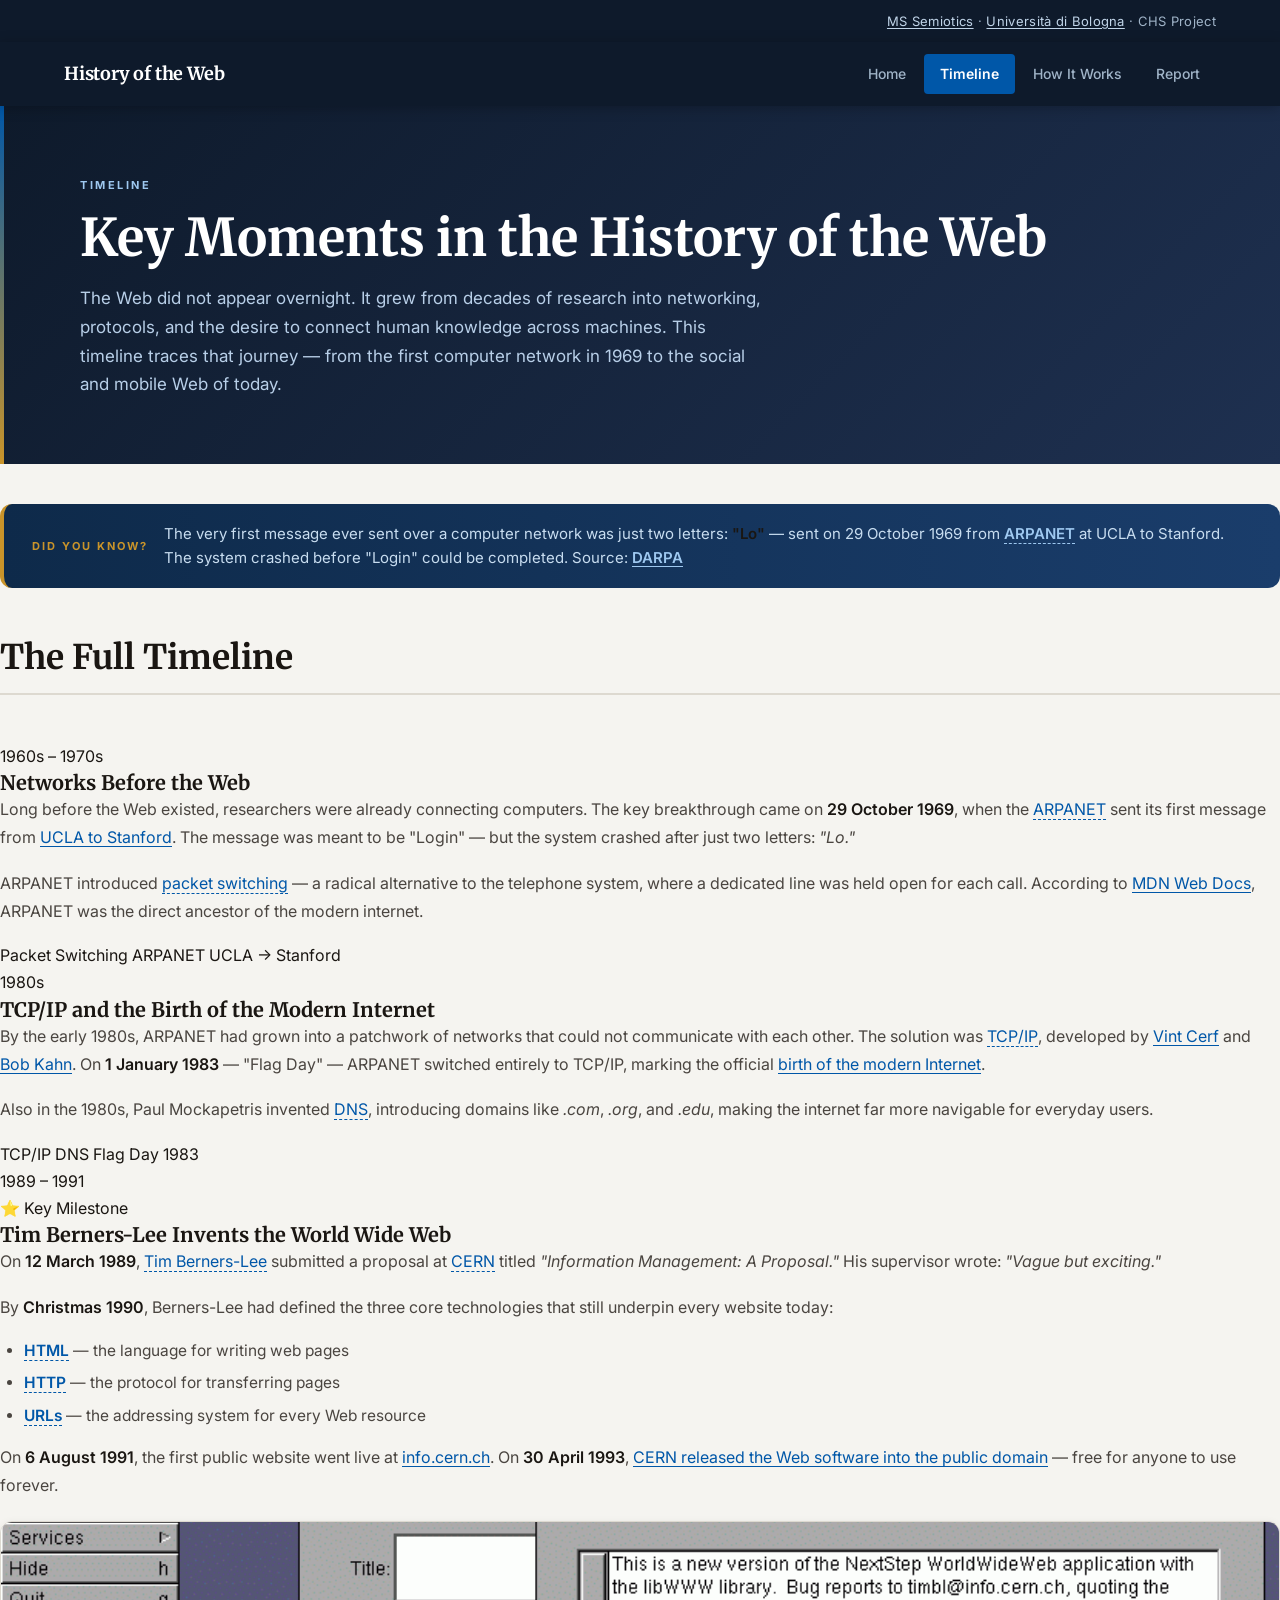
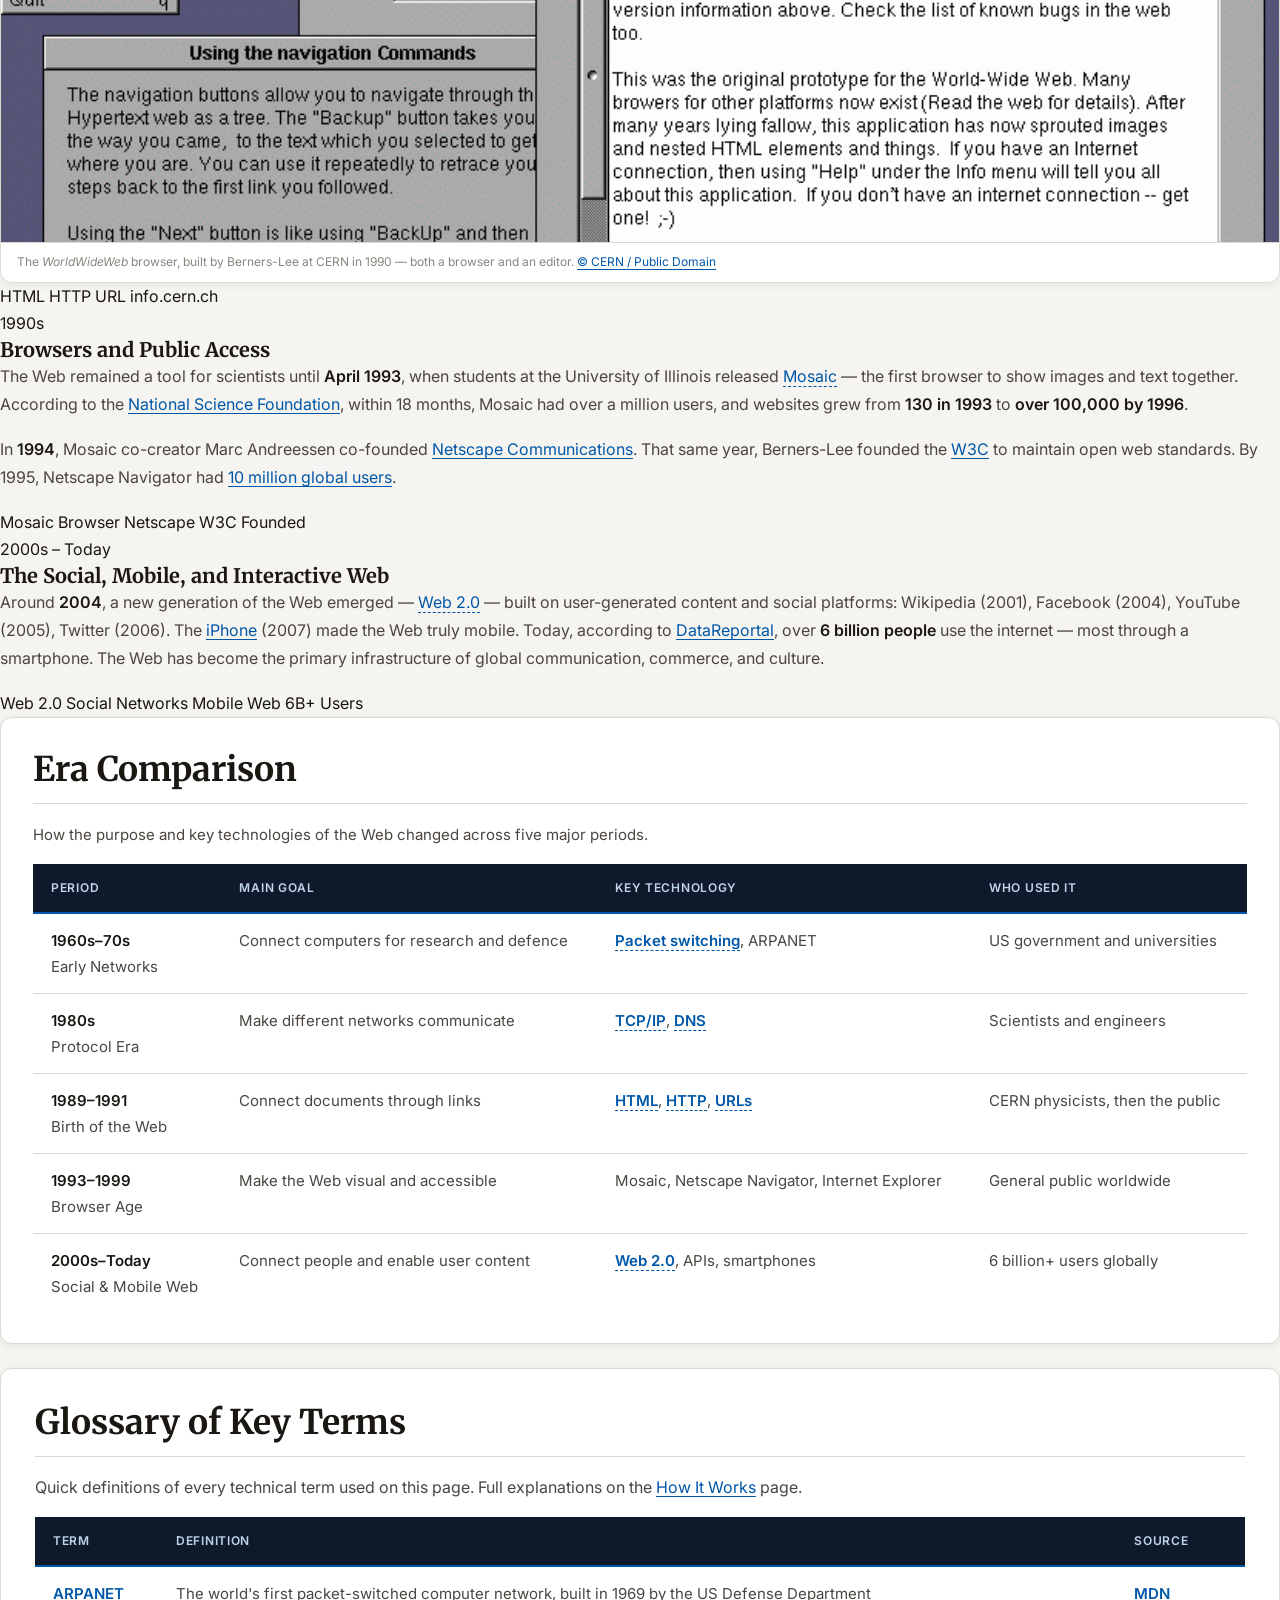
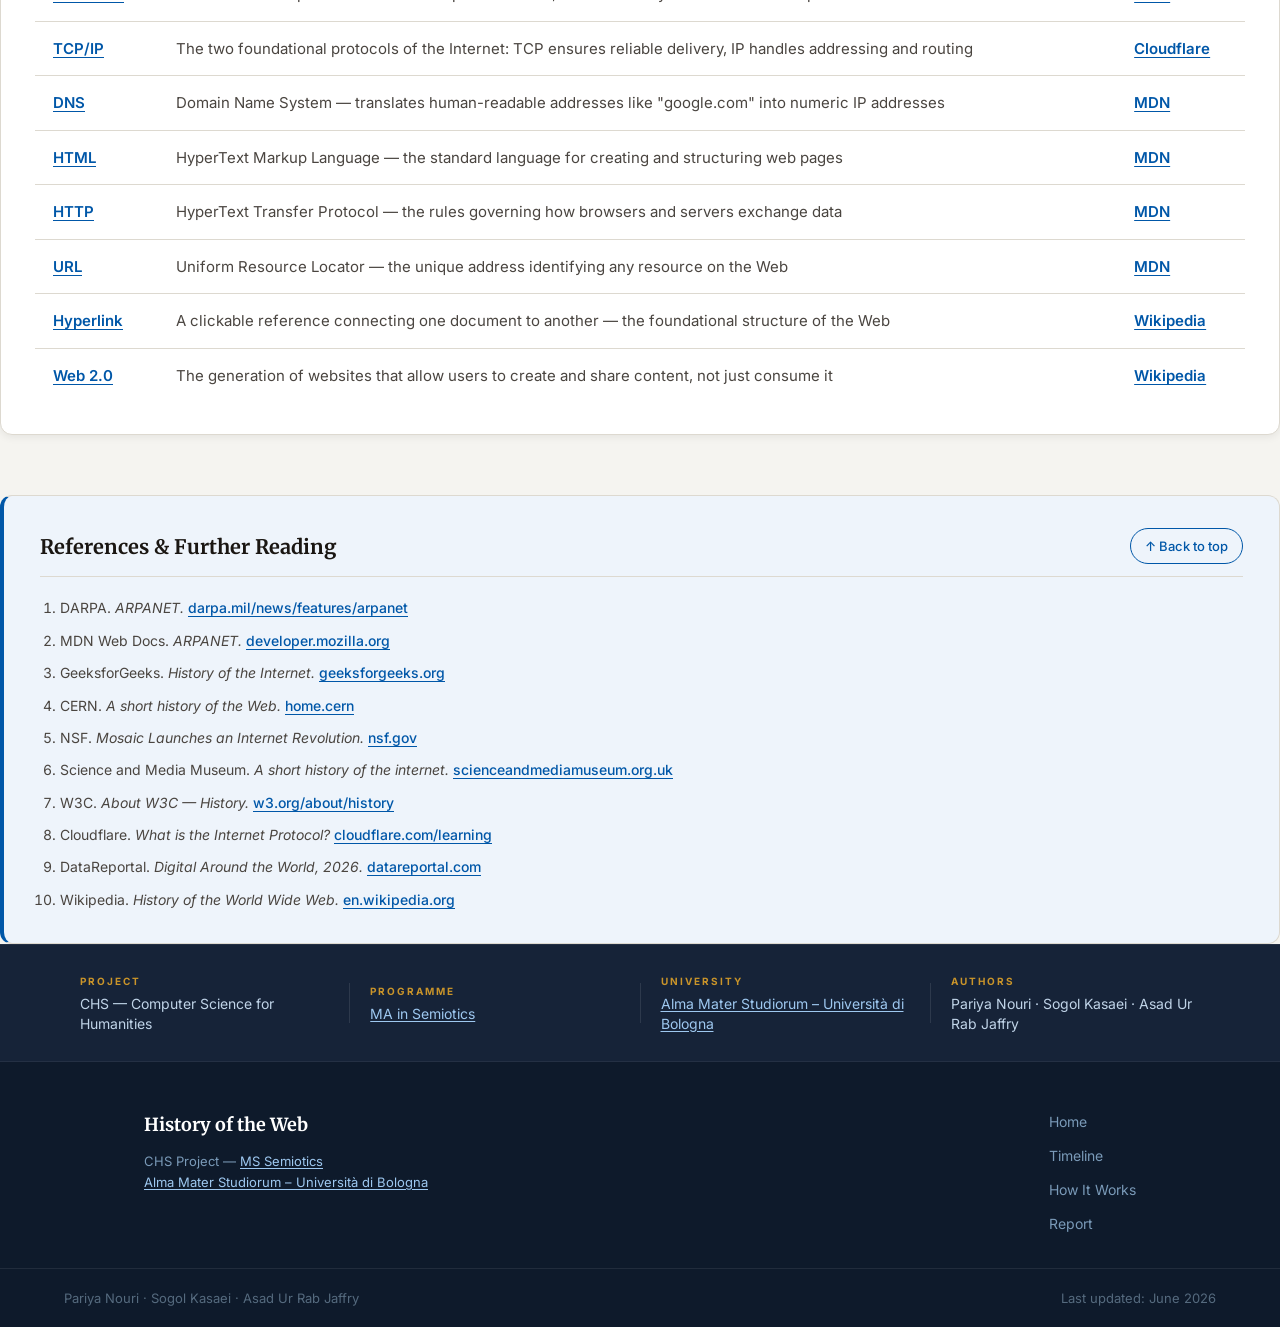
==== commit be1e5a2b: "Update history.html" ====
--- a/history.html
+++ b/history.html
@@ -11,7 +11,7 @@
 </head>
 <body>
 
-  <!-- ===== TOP BAR ===== -->
+  <!-- TOP BAR -->
   <div class="topbar">
     <span>
       <a href="https://www.unibo.it/en/study/second-cycle-degree/programme/2026/6824" target="_blank" rel="noopener noreferrer">MS Semiotics</a>
@@ -20,7 +20,7 @@
     </span>
   </div>
 
-  <!-- ===== NAVBAR ===== -->
+  <!-- NAVBAR -->
   <nav class="navbar" aria-label="Main navigation">
     <a class="logo" href="index.html">History of the Web</a>
     <div class="nav-links">
@@ -31,13 +31,13 @@
     </div>
   </nav>
 
-  <!-- ===== PAGE HEADER ===== -->
+  <!-- PAGE HEADER -->
   <div class="page-header">
     <div class="page-header-inner">
       <div class="section-label">Timeline</div>
       <h1>Key Moments in the History of the Web</h1>
       <p class="lead">
-        The Web did not appear overnight. It grew out of decades of research into
+        The Web did not appear overnight. It grew from decades of research into
         networking, protocols, and the desire to connect human knowledge across
         machines. This timeline traces that journey — from the first computer
         network in 1969 to the social and mobile Web of today.
@@ -45,221 +45,227 @@
     </div>
   </div>
 
-  <!-- ===== MAIN ===== -->
+  <!-- MAIN -->
   <main class="container">
 
-    <!-- ── DID YOU KNOW BANNER ── -->
-    <div class="did-you-know" role="note" style="margin-top: 40px;">
+    <!-- DID YOU KNOW BANNER -->
+    <div class="did-you-know" role="note" style="margin-top:40px">
       <span class="dyk-label">Did you know?</span>
       <span class="dyk-text">
         The very first message ever sent over a computer network was just two letters:
         <strong>"Lo"</strong> — sent on 29 October 1969 from
-        <a href="https://en.wikipedia.org/wiki/ARPANET" target="_blank" rel="noopener noreferrer">ARPANET</a>
-        at UCLA to Stanford. The system crashed before the word "Login" could be completed.
+        <a class="tooltip-link" href="https://en.wikipedia.org/wiki/ARPANET" target="_blank" rel="noopener noreferrer" data-tip="Advanced Research Projects Agency Network — the world's first packet-switched network">ARPANET</a>
+        at UCLA to Stanford. The system crashed before "Login" could be completed.
         Source: <a href="https://www.darpa.mil/news/features/arpanet" target="_blank" rel="noopener noreferrer">DARPA</a>
       </span>
     </div>
 
-    <!-- ── TIMELINE ITEMS ── -->
-    <section class="timeline-section" aria-labelledby="timeline-heading">
-      <h2 id="timeline-heading" class="section-heading" style="margin-top: 40px; margin-bottom: 24px;">The Full Timeline</h2>
-
-      <!-- 1960s -->
-      <div class="timeline-item">
-        <span class="timeline-year">1960s – 1970s</span>
-        <h2>Networks Before the Web</h2>
-        <p>
-          Long before the Web existed, researchers were already trying to connect
-          computers to one another. The key breakthrough came on
-          <strong>29 October 1969</strong>, when the U.S. Defense Department's
-          <a class="tooltip-link" href="https://en.wikipedia.org/wiki/ARPANET" target="_blank" rel="noopener noreferrer" data-tip="Advanced Research Projects Agency Network — the world's first packet-switched computer network">ARPANET</a>
-          sent its first message from
-          <a href="https://www.darpa.mil/news/features/arpanet" target="_blank" rel="noopener noreferrer">UCLA to Stanford</a>.
-          The message was meant to be "Login" — but the system crashed after just two
-          letters: <em>"Lo."</em>
-        </p>
-        <p>
-          ARPANET introduced the idea of
-          <a class="tooltip-link" href="https://en.wikipedia.org/wiki/Packet_switching" target="_blank" rel="noopener noreferrer" data-tip="A method of grouping data into packets that are transmitted independently across a network">packet switching</a>
-          — breaking data into small units that travel independently through the network
-          and are reassembled at the destination. This was radically different from the
-          telephone system, where a dedicated line was held open for each call. According
-          to <a href="https://developer.mozilla.org/en-US/docs/Glossary/Arpanet" target="_blank" rel="noopener noreferrer">MDN Web Docs</a>,
-          ARPANET first ran the
-          <a class="tooltip-link" href="https://en.wikipedia.org/wiki/Network_Control_Protocol_(ARPANET)" target="_blank" rel="noopener noreferrer" data-tip="Network Control Protocol — the first protocol used on ARPANET before TCP/IP">NCP protocol</a>
-          and later the first version of TCP/IP, making it a direct ancestor of the
-          modern internet.
-        </p>
-        <figure class="timeline-figure">
-          <img
-            src="https://upload.wikimedia.org/wikipedia/commons/b/bf/Arpanet_logical_map%2C_march_1977.png"
-            alt="Logical map of ARPANET as of March 1977, showing the network of connected university and government computers across the United States"
-            loading="lazy"
-            onerror="this.parentElement.style.display='none'"
-          >
-          <figcaption>
-            Logical map of
-            <a class="tooltip-link" href="https://en.wikipedia.org/wiki/ARPANET" target="_blank" rel="noopener noreferrer" data-tip="The world's first packet-switched computer network, forerunner of the Internet">ARPANET</a>
-            as of March 1977, showing interconnected nodes across US universities and government institutions.
-            <a href="https://commons.wikimedia.org/wiki/File:Arpanet_logical_map,_march_1977.png" target="_blank" rel="noopener noreferrer">© Wikimedia Commons (Public Domain)</a>
-          </figcaption>
-        </figure>
-      </div>
-
-      <!-- 1980s -->
-      <div class="timeline-item">
-        <span class="timeline-year">1980s</span>
-        <h2>TCP/IP and the Birth of the Modern Internet</h2>
-        <p>
-          By the early 1980s, ARPANET had grown into a patchwork of different networks
-          that could not easily talk to each other. The solution was
-          <a class="tooltip-link" href="https://www.cloudflare.com/learning/network-layer/internet-protocol/" target="_blank" rel="noopener noreferrer" data-tip="Transmission Control Protocol / Internet Protocol — the foundational communication rules of the Internet">TCP/IP</a>,
-          developed by
-          <a href="https://en.wikipedia.org/wiki/Vint_Cerf" target="_blank" rel="noopener noreferrer">Vint Cerf</a>
-          and
-          <a href="https://en.wikipedia.org/wiki/Bob_Kahn" target="_blank" rel="noopener noreferrer">Bob Kahn</a>.
-          On <strong>1 January 1983</strong> — sometimes called "Flag Day" —
-          ARPANET switched entirely to TCP/IP, which
-          <a href="https://www.geeksforgeeks.org/websites-apps/history-of-internet/" target="_blank" rel="noopener noreferrer">GeeksforGeeks notes</a>
-          is celebrated as the official birth of the modern Internet.
-        </p>
-        <p>
-          <a class="tooltip-link" href="https://developer.mozilla.org/en-US/docs/Glossary/TCP" target="_blank" rel="noopener noreferrer" data-tip="Transmission Control Protocol — breaks data into packets and ensures they are delivered correctly">TCP</a>
-          handles reliability: it divides data into packets, sends them, and
-          checks that every packet arrives correctly. If a packet is lost, it is
-          resent. <a class="tooltip-link" href="https://developer.mozilla.org/en-US/docs/Glossary/IP_Address" target="_blank" rel="noopener noreferrer" data-tip="Internet Protocol — routes packets across networks using numerical addresses">IP</a>
-          handles routing: it gives every device a unique numerical address and
-          finds the best path for each packet to travel. Also in the 1980s, Paul
-          Mockapetris invented
-          <a class="tooltip-link" href="https://developer.mozilla.org/en-US/docs/Glossary/DNS" target="_blank" rel="noopener noreferrer" data-tip="Domain Name System — translates human-readable domain names into IP addresses">DNS</a>,
-          introducing domains like <em>.com</em>, <em>.org</em>, and <em>.edu</em>
-          and making the internet far easier to navigate.
-        </p>
-      </div>
-
-      <!-- 1989–1991 -->
-      <div class="timeline-item">
-        <span class="timeline-year">1989 – 1991</span>
-        <h2>Tim Berners-Lee and the World Wide Web</h2>
-        <p>
-          On <strong>12 March 1989</strong>,
-          <a class="tooltip-link" href="https://en.wikipedia.org/wiki/Tim_Berners-Lee" target="_blank" rel="noopener noreferrer" data-tip="British computer scientist, inventor of the World Wide Web">Tim Berners-Lee</a>
-          submitted a proposal at
-          <a class="tooltip-link" href="https://home.cern/science/computing/the-birth-of-the-web" target="_blank" rel="noopener noreferrer" data-tip="European Organisation for Nuclear Research — birthplace of the Web">CERN</a>
-          titled <em>"Information Management: A Proposal."</em> His supervisor annotated
-          it: <em>"Vague but exciting."</em> That document became the blueprint for the
-          <a class="tooltip-link" href="https://en.wikipedia.org/wiki/World_Wide_Web" target="_blank" rel="noopener noreferrer" data-tip="A global system of interlinked hypertext documents accessed via the Internet">World Wide Web</a>.
-        </p>
-        <p>
-          By <strong>Christmas 1990</strong>, Berners-Lee had built the first web
-          browser (called <em>WorldWideWeb</em>), the first web server (running on his
-          NeXT computer), and defined the three core technologies that still underpin
-          every website today:
-        </p>
-        <ul class="timeline-list">
-          <li>
-            <a class="tooltip-link" href="https://en.wikipedia.org/wiki/HTML" target="_blank" rel="noopener noreferrer" data-tip="HyperText Markup Language — defines the structure of a web page">HTML</a>
-            — the language for writing web pages
-          </li>
-          <li>
-            <a class="tooltip-link" href="https://developer.mozilla.org/en-US/docs/Glossary/HTTP" target="_blank" rel="noopener noreferrer" data-tip="HyperText Transfer Protocol — the rules browsers and servers use to communicate">HTTP</a>
-            — the protocol for transferring pages between server and browser
-          </li>
-          <li>
-            <a class="tooltip-link" href="https://developer.mozilla.org/en-US/docs/Glossary/URL" target="_blank" rel="noopener noreferrer" data-tip="Uniform Resource Locator — the unique address of any resource on the Web">URLs</a>
-            — the addressing system that identifies every resource on the Web
-          </li>
-        </ul>
-        <p>
-          On <strong>6 August 1991</strong>, the first public website went live at
-          <a href="http://info.cern.ch" target="_blank" rel="noopener noreferrer">info.cern.ch</a>
-          — it is still accessible today. According to
-          <a href="https://home.cern/science/computing/the-birth-of-the-web/short-history-web" target="_blank" rel="noopener noreferrer">CERN</a>,
-          on <strong>30 April 1993</strong>, CERN put the Web software in the public
-          domain — free for anyone to use. That single decision allowed the Web to
-          become a global public resource.
-        </p>
-        <figure class="timeline-figure">
-          <img
-            src="WorldWideWeb.png.png"
-            alt="Screenshot of the WorldWideWeb browser — the world's first web browser created by Tim Berners-Lee at CERN in 1990 — showing its HyperMedia Browser/Editor interface"
-            loading="lazy"
-          >
-          <figcaption>
-            The first web browser, <em>WorldWideWeb</em>, built by
-            <a class="tooltip-link" href="https://en.wikipedia.org/wiki/Tim_Berners-Lee" target="_blank" rel="noopener noreferrer" data-tip="British computer scientist, inventor of the World Wide Web">Tim Berners-Lee</a>
-            at <a class="tooltip-link" href="https://home.cern/science/computing/the-birth-of-the-web" target="_blank" rel="noopener noreferrer" data-tip="European Organisation for Nuclear Research — birthplace of the Web">CERN</a>
-            in 1990. It was both a browser and an editor. Source:
-            <a href="https://commons.wikimedia.org/wiki/File:WorldWideWeb.png" target="_blank" rel="noopener noreferrer">Wikimedia Commons (Public Domain)</a>
-          </figcaption>
-        </figure>
-      </div>
-
-      <!-- 1990s -->
-      <div class="timeline-item">
-        <span class="timeline-year">1990s</span>
-        <h2>Browsers and Public Access</h2>
-        <p>
-          The Web remained a tool for scientists until
-          <strong>April 1993</strong>, when students at the University of Illinois
-          released
-          <a class="tooltip-link" href="https://en.wikipedia.org/wiki/Mosaic_(web_browser)" target="_blank" rel="noopener noreferrer" data-tip="The first web browser to display images and text together on a single page, released in 1993">Mosaic</a>
-          — the first browser to display images and text on the same page. It was free
-          to download and worked on Windows, Mac, and Unix. According to the
-          <a href="https://nsf.gov/news/mosaic-launches-internet-revolution" target="_blank" rel="noopener noreferrer">National Science Foundation</a>,
-          within 18 months of its launch, Mosaic had over a million users and the
-          number of websites grew from 130 in 1993 to over 100,000 by 1996.
-        </p>
-        <p>
-          In <strong>1994</strong>, Mosaic co-creator Marc Andreessen co-founded
-          <a href="https://en.wikipedia.org/wiki/Netscape" target="_blank" rel="noopener noreferrer">Netscape Communications</a>,
-          releasing Netscape Navigator — the browser that brought the Web into millions
-          of homes. That same year,
-          <a class="tooltip-link" href="https://en.wikipedia.org/wiki/Tim_Berners-Lee" target="_blank" rel="noopener noreferrer" data-tip="British computer scientist, inventor of the World Wide Web">Berners-Lee</a>
-          founded the
-          <a href="https://www.w3.org/about/history" target="_blank" rel="noopener noreferrer">World Wide Web Consortium (W3C)</a>
-          to maintain open standards for the Web — ensuring it would remain an
-          interoperable public resource rather than a proprietary platform. By 1995,
-          Netscape Navigator had around
-          <a href="https://www.scienceandmediamuseum.org.uk/objects-and-stories/short-history-internet" target="_blank" rel="noopener noreferrer">10 million global users</a>.
-        </p>
-      </div>
-
-      <!-- 2000s -->
-      <div class="timeline-item">
-        <span class="timeline-year">2000s – Today</span>
-        <h2>The Dynamic, Social, and Mobile Web</h2>
-        <p>
-          The late 1990s saw a massive speculation bubble in internet companies —
-          the <a href="https://en.wikipedia.org/wiki/Dot-com_bubble" target="_blank" rel="noopener noreferrer">dot-com bubble</a>
-          — which burst in 2000–2001. But the Web itself survived and evolved. Around
-          <strong>2004</strong>, writers and technologists began describing a new
-          generation of the Web — often called
-          <a class="tooltip-link" href="https://en.wikipedia.org/wiki/Web_2.0" target="_blank" rel="noopener noreferrer" data-tip="Web 2.0 — a term for websites that allow users to generate and share content, rather than just consume it">Web 2.0</a>
-          — characterised by user-generated content, social networks, and platforms
-          such as Wikipedia (2001), Facebook (2004), YouTube (2005), and Twitter (2006).
-        </p>
-        <p>
-          The launch of the
-          <a href="https://en.wikipedia.org/wiki/IPhone" target="_blank" rel="noopener noreferrer">iPhone</a>
-          in <strong>2007</strong> transformed how people accessed the Web. For the
-          first time, a full browser ran on a pocket-sized device, making the Web
-          truly mobile. Today, according to
-          <a href="https://datareportal.com/global-digital-overview" target="_blank" rel="noopener noreferrer">DataReportal</a>,
-          over <strong>6 billion people</strong> use the internet — the majority of
-          them through a mobile device. The Web has moved from a document-sharing
-          system to the primary infrastructure of global communication, commerce, and
-          culture.
-        </p>
-      </div>
-
+    <!-- VERTICAL TIMELINE -->
+    <section class="vtl" aria-labelledby="vtl-heading">
+      <h2 id="vtl-heading" class="section-heading" style="margin-top:48px; margin-bottom:48px; padding-bottom:14px; border-bottom:2px solid var(--c-border)">The Full Timeline</h2>
+
+      <div class="vtl-track">
+
+        <!-- ERA 1 -->
+        <div class="vtl-item reveal">
+          <div class="vtl-dot">
+            <span class="vtl-dot-inner"></span>
+          </div>
+          <div class="vtl-year-badge">1960s – 1970s</div>
+          <div class="vtl-card">
+            <h3 class="vtl-title">Networks Before the Web</h3>
+            <p>
+              Long before the Web existed, researchers were already connecting computers.
+              The key breakthrough came on <strong>29 October 1969</strong>, when the
+              <a class="tooltip-link" href="https://en.wikipedia.org/wiki/ARPANET" target="_blank" rel="noopener noreferrer" data-tip="Advanced Research Projects Agency Network — the world's first packet-switched computer network">ARPANET</a>
+              sent its first message from
+              <a href="https://www.darpa.mil/news/features/arpanet" target="_blank" rel="noopener noreferrer">UCLA to Stanford</a>.
+              The message was meant to be "Login" — but the system crashed after just two letters: <em>"Lo."</em>
+            </p>
+            <p>
+              ARPANET introduced
+              <a class="tooltip-link" href="https://en.wikipedia.org/wiki/Packet_switching" target="_blank" rel="noopener noreferrer" data-tip="Breaking data into small packets that travel independently across a network and are reassembled at the destination">packet switching</a>
+              — a radical alternative to the telephone system, where a dedicated line was
+              held open for each call. According to
+              <a href="https://developer.mozilla.org/en-US/docs/Glossary/Arpanet" target="_blank" rel="noopener noreferrer">MDN Web Docs</a>,
+              ARPANET was the direct ancestor of the modern internet.
+            </p>
+            <figure class="timeline-figure">
+              <img
+                src="https://upload.wikimedia.org/wikipedia/commons/b/bf/Arpanet_logical_map%2C_march_1977.png"
+                alt="Logical map of ARPANET as of March 1977 showing the network of connected university and government computers across the United States"
+                loading="lazy"
+                onerror="this.parentElement.style.display='none'"
+              >
+              <figcaption>
+                Logical map of ARPANET, March 1977.
+                <a href="https://commons.wikimedia.org/wiki/File:Arpanet_logical_map,_march_1977.png" target="_blank" rel="noopener noreferrer">© Wikimedia Commons (Public Domain)</a>
+              </figcaption>
+            </figure>
+            <div class="vtl-tag-row">
+              <span class="vtl-tag">Packet Switching</span>
+              <span class="vtl-tag">ARPANET</span>
+              <span class="vtl-tag">UCLA → Stanford</span>
+            </div>
+          </div>
+        </div>
+
+        <!-- ERA 2 -->
+        <div class="vtl-item reveal">
+          <div class="vtl-dot">
+            <span class="vtl-dot-inner"></span>
+          </div>
+          <div class="vtl-year-badge">1980s</div>
+          <div class="vtl-card">
+            <h3 class="vtl-title">TCP/IP and the Birth of the Modern Internet</h3>
+            <p>
+              By the early 1980s, ARPANET had grown into a patchwork of networks that
+              could not communicate with each other. The solution was
+              <a class="tooltip-link" href="https://www.cloudflare.com/learning/network-layer/internet-protocol/" target="_blank" rel="noopener noreferrer" data-tip="Transmission Control Protocol / Internet Protocol — the foundational communication rules of the Internet">TCP/IP</a>,
+              developed by
+              <a href="https://en.wikipedia.org/wiki/Vint_Cerf" target="_blank" rel="noopener noreferrer">Vint Cerf</a>
+              and <a href="https://en.wikipedia.org/wiki/Bob_Kahn" target="_blank" rel="noopener noreferrer">Bob Kahn</a>.
+              On <strong>1 January 1983</strong> — "Flag Day" — ARPANET switched entirely
+              to TCP/IP, marking the official
+              <a href="https://www.geeksforgeeks.org/websites-apps/history-of-internet/" target="_blank" rel="noopener noreferrer">birth of the modern Internet</a>.
+            </p>
+            <p>
+              Also in the 1980s, Paul Mockapetris invented
+              <a class="tooltip-link" href="https://developer.mozilla.org/en-US/docs/Glossary/DNS" target="_blank" rel="noopener noreferrer" data-tip="Domain Name System — translates human-readable domain names into numeric IP addresses">DNS</a>,
+              introducing domains like <em>.com</em>, <em>.org</em>, and <em>.edu</em>,
+              making the internet far more navigable for everyday users.
+            </p>
+            <div class="vtl-tag-row">
+              <span class="vtl-tag">TCP/IP</span>
+              <span class="vtl-tag">DNS</span>
+              <span class="vtl-tag">Flag Day 1983</span>
+            </div>
+          </div>
+        </div>
+
+        <!-- ERA 3 -->
+        <div class="vtl-item reveal">
+          <div class="vtl-dot vtl-dot--highlight">
+            <span class="vtl-dot-inner"></span>
+          </div>
+          <div class="vtl-year-badge vtl-year-badge--highlight">1989 – 1991</div>
+          <div class="vtl-card vtl-card--highlight">
+            <div class="vtl-featured-label">⭐ Key Milestone</div>
+            <h3 class="vtl-title">Tim Berners-Lee Invents the World Wide Web</h3>
+            <p>
+              On <strong>12 March 1989</strong>,
+              <a class="tooltip-link" href="https://en.wikipedia.org/wiki/Tim_Berners-Lee" target="_blank" rel="noopener noreferrer" data-tip="British computer scientist, inventor of the World Wide Web">Tim Berners-Lee</a>
+              submitted a proposal at
+              <a class="tooltip-link" href="https://home.cern/science/computing/the-birth-of-the-web" target="_blank" rel="noopener noreferrer" data-tip="European Organisation for Nuclear Research — birthplace of the Web">CERN</a>
+              titled <em>"Information Management: A Proposal."</em>
+              His supervisor wrote: <em>"Vague but exciting."</em>
+            </p>
+            <p>
+              By <strong>Christmas 1990</strong>, Berners-Lee had defined the three core
+              technologies that still underpin every website today:
+            </p>
+            <ul class="timeline-list">
+              <li><a class="tooltip-link" href="https://en.wikipedia.org/wiki/HTML" target="_blank" rel="noopener noreferrer" data-tip="HyperText Markup Language — defines the structure of a web page">HTML</a> — the language for writing web pages</li>
+              <li><a class="tooltip-link" href="https://developer.mozilla.org/en-US/docs/Glossary/HTTP" target="_blank" rel="noopener noreferrer" data-tip="HyperText Transfer Protocol — the rules browsers and servers use to communicate">HTTP</a> — the protocol for transferring pages</li>
+              <li><a class="tooltip-link" href="https://developer.mozilla.org/en-US/docs/Glossary/URL" target="_blank" rel="noopener noreferrer" data-tip="Uniform Resource Locator — the unique address of any resource on the Web">URLs</a> — the addressing system for every Web resource</li>
+            </ul>
+            <p>
+              On <strong>6 August 1991</strong>, the first public website went live at
+              <a href="http://info.cern.ch" target="_blank" rel="noopener noreferrer">info.cern.ch</a>.
+              On <strong>30 April 1993</strong>,
+              <a href="https://home.cern/science/computing/the-birth-of-the-web/short-history-web" target="_blank" rel="noopener noreferrer">CERN released the Web software into the public domain</a>
+              — free for anyone to use forever.
+            </p>
+            <figure class="timeline-figure">
+              <img
+                src="WorldWideWeb.png.png"
+                alt="Screenshot of the WorldWideWeb browser — the world's first web browser — showing its HyperMedia Browser/Editor interface on a NeXT computer at CERN in 1990"
+                loading="lazy"
+              >
+              <figcaption>
+                The <em>WorldWideWeb</em> browser, built by Berners-Lee at CERN in 1990 — both a browser and an editor.
+                <a href="https://commons.wikimedia.org/wiki/File:WorldWideWeb.png" target="_blank" rel="noopener noreferrer">© CERN / Public Domain</a>
+              </figcaption>
+            </figure>
+            <div class="vtl-tag-row">
+              <span class="vtl-tag">HTML</span>
+              <span class="vtl-tag">HTTP</span>
+              <span class="vtl-tag">URL</span>
+              <span class="vtl-tag">info.cern.ch</span>
+            </div>
+          </div>
+        </div>
+
+        <!-- ERA 4 -->
+        <div class="vtl-item reveal">
+          <div class="vtl-dot">
+            <span class="vtl-dot-inner"></span>
+          </div>
+          <div class="vtl-year-badge">1990s</div>
+          <div class="vtl-card">
+            <h3 class="vtl-title">Browsers and Public Access</h3>
+            <p>
+              The Web remained a tool for scientists until <strong>April 1993</strong>,
+              when students at the University of Illinois released
+              <a class="tooltip-link" href="https://en.wikipedia.org/wiki/Mosaic_(web_browser)" target="_blank" rel="noopener noreferrer" data-tip="The first browser to display images and text together on the same page, released in 1993">Mosaic</a>
+              — the first browser to show images and text together. According to the
+              <a href="https://nsf.gov/news/mosaic-launches-internet-revolution" target="_blank" rel="noopener noreferrer">National Science Foundation</a>,
+              within 18 months, Mosaic had over a million users, and websites grew from
+              <strong>130 in 1993</strong> to <strong>over 100,000 by 1996</strong>.
+            </p>
+            <p>
+              In <strong>1994</strong>, Mosaic co-creator Marc Andreessen co-founded
+              <a href="https://en.wikipedia.org/wiki/Netscape" target="_blank" rel="noopener noreferrer">Netscape Communications</a>.
+              That same year, Berners-Lee founded the
+              <a href="https://www.w3.org/about/history" target="_blank" rel="noopener noreferrer">W3C</a>
+              to maintain open web standards. By 1995, Netscape Navigator had
+              <a href="https://www.scienceandmediamuseum.org.uk/objects-and-stories/short-history-internet" target="_blank" rel="noopener noreferrer">10 million global users</a>.
+            </p>
+            <div class="vtl-tag-row">
+              <span class="vtl-tag">Mosaic Browser</span>
+              <span class="vtl-tag">Netscape</span>
+              <span class="vtl-tag">W3C Founded</span>
+            </div>
+          </div>
+        </div>
+
+        <!-- ERA 5 -->
+        <div class="vtl-item reveal">
+          <div class="vtl-dot">
+            <span class="vtl-dot-inner"></span>
+          </div>
+          <div class="vtl-year-badge">2000s – Today</div>
+          <div class="vtl-card">
+            <h3 class="vtl-title">The Social, Mobile, and Interactive Web</h3>
+            <p>
+              Around <strong>2004</strong>, a new generation of the Web emerged —
+              <a class="tooltip-link" href="https://en.wikipedia.org/wiki/Web_2.0" target="_blank" rel="noopener noreferrer" data-tip="Web 2.0 — websites that allow users to generate and share content, not just consume it">Web 2.0</a>
+              — built on user-generated content and social platforms: Wikipedia (2001),
+              Facebook (2004), YouTube (2005), Twitter (2006). The
+              <a href="https://en.wikipedia.org/wiki/IPhone" target="_blank" rel="noopener noreferrer">iPhone</a>
+              (2007) made the Web truly mobile. Today, according to
+              <a href="https://datareportal.com/global-digital-overview" target="_blank" rel="noopener noreferrer">DataReportal</a>,
+              over <strong>6 billion people</strong> use the internet — most through a
+              smartphone. The Web has become the primary infrastructure of global
+              communication, commerce, and culture.
+            </p>
+            <div class="vtl-tag-row">
+              <span class="vtl-tag">Web 2.0</span>
+              <span class="vtl-tag">Social Networks</span>
+              <span class="vtl-tag">Mobile Web</span>
+              <span class="vtl-tag">6B+ Users</span>
+            </div>
+          </div>
+        </div>
+
+      </div><!-- end vtl-track -->
     </section>
 
-    <!-- ── COMPARISON TABLE ── -->
+    <!-- ERA COMPARISON TABLE -->
     <section class="table-section" aria-labelledby="table-heading">
       <h2 id="table-heading">Era Comparison</h2>
-      <p style="margin-bottom: 16px; color: var(--c-text-mid); font-size: 15px;">
-        How the purpose and key technologies of the Web changed across three major periods.
+      <p style="margin-bottom:16px; color:var(--c-text-mid); font-size:15px">
+        How the purpose and key technologies of the Web changed across five major periods.
       </p>
       <table>
         <thead>
@@ -272,53 +278,43 @@
         </thead>
         <tbody>
           <tr>
-            <td><strong>1960s–1970s</strong><br>Early Networks</td>
+            <td><strong>1960s–70s</strong><br>Early Networks</td>
             <td>Connect computers for research and defence</td>
-            <td><a class="tooltip-link" href="https://en.wikipedia.org/wiki/Packet_switching" target="_blank" rel="noopener noreferrer" data-tip="Breaking data into small packets that travel independently across a network">Packet switching</a>, ARPANET</td>
-            <td>US government researchers and universities</td>
+            <td><a class="tooltip-link" href="https://en.wikipedia.org/wiki/Packet_switching" target="_blank" rel="noopener noreferrer" data-tip="Breaking data into small packets that travel independently">Packet switching</a>, ARPANET</td>
+            <td>US government and universities</td>
           </tr>
           <tr>
             <td><strong>1980s</strong><br>Protocol Era</td>
             <td>Make different networks communicate</td>
-            <td>
-              <a class="tooltip-link" href="https://www.cloudflare.com/learning/network-layer/internet-protocol/" target="_blank" rel="noopener noreferrer" data-tip="Transmission Control Protocol / Internet Protocol — the foundational rules of the Internet">TCP/IP</a>,
-              <a class="tooltip-link" href="https://developer.mozilla.org/en-US/docs/Glossary/DNS" target="_blank" rel="noopener noreferrer" data-tip="Domain Name System — translates domain names into IP addresses">DNS</a>
-            </td>
+            <td><a class="tooltip-link" href="https://www.cloudflare.com/learning/network-layer/internet-protocol/" target="_blank" rel="noopener noreferrer" data-tip="Transmission Control Protocol / Internet Protocol">TCP/IP</a>, <a class="tooltip-link" href="https://developer.mozilla.org/en-US/docs/Glossary/DNS" target="_blank" rel="noopener noreferrer" data-tip="Domain Name System — translates domain names into IP addresses">DNS</a></td>
             <td>Scientists and engineers</td>
           </tr>
           <tr>
             <td><strong>1989–1991</strong><br>Birth of the Web</td>
             <td>Connect documents through links</td>
-            <td>
-              <a class="tooltip-link" href="https://en.wikipedia.org/wiki/HTML" target="_blank" rel="noopener noreferrer" data-tip="HyperText Markup Language — defines the structure of a web page">HTML</a>,
-              <a class="tooltip-link" href="https://developer.mozilla.org/en-US/docs/Glossary/HTTP" target="_blank" rel="noopener noreferrer" data-tip="HyperText Transfer Protocol — the rules browsers and servers use to communicate">HTTP</a>,
-              <a class="tooltip-link" href="https://developer.mozilla.org/en-US/docs/Glossary/URL" target="_blank" rel="noopener noreferrer" data-tip="Uniform Resource Locator — the unique address of any resource on the Web">URLs</a>
-            </td>
+            <td><a class="tooltip-link" href="https://en.wikipedia.org/wiki/HTML" target="_blank" rel="noopener noreferrer" data-tip="HyperText Markup Language">HTML</a>, <a class="tooltip-link" href="https://developer.mozilla.org/en-US/docs/Glossary/HTTP" target="_blank" rel="noopener noreferrer" data-tip="HyperText Transfer Protocol">HTTP</a>, <a class="tooltip-link" href="https://developer.mozilla.org/en-US/docs/Glossary/URL" target="_blank" rel="noopener noreferrer" data-tip="Uniform Resource Locator">URLs</a></td>
             <td>CERN physicists, then the public</td>
           </tr>
           <tr>
             <td><strong>1993–1999</strong><br>Browser Age</td>
-            <td>Make the Web visual and accessible to everyone</td>
+            <td>Make the Web visual and accessible</td>
             <td>Mosaic, Netscape Navigator, Internet Explorer</td>
             <td>General public worldwide</td>
           </tr>
           <tr>
-            <td><strong>2000s–Today</strong><br>Social &amp; Mobile Web</td>
-            <td>Connect people and enable user-generated content</td>
-            <td>
-              <a class="tooltip-link" href="https://en.wikipedia.org/wiki/Web_2.0" target="_blank" rel="noopener noreferrer" data-tip="Web 2.0 — websites that allow users to generate and share content">Web 2.0</a>,
-              <a class="tooltip-link" href="https://en.wikipedia.org/wiki/CSS" target="_blank" rel="noopener noreferrer" data-tip="Cascading Style Sheets — controls the visual appearance of a page">CSS</a>, APIs, smartphones
-            </td>
+            <td><strong>2000s–Today</strong><br>Social & Mobile Web</td>
+            <td>Connect people and enable user content</td>
+            <td><a class="tooltip-link" href="https://en.wikipedia.org/wiki/Web_2.0" target="_blank" rel="noopener noreferrer" data-tip="Web 2.0 — user-generated content and social platforms">Web 2.0</a>, APIs, smartphones</td>
             <td>6 billion+ users globally</td>
           </tr>
         </tbody>
       </table>
     </section>
 
-    <!-- ── GLOSSARY ── -->
+    <!-- GLOSSARY -->
     <section class="simple-section" aria-labelledby="glossary-heading">
       <h2 id="glossary-heading">Glossary of Key Terms</h2>
-      <p>Quick definitions of every technical term used on this page. Full explanations are on the <a href="web-works.html">How It Works</a> page.</p>
+      <p style="margin-bottom:16px">Quick definitions of every technical term used on this page. Full explanations on the <a href="web-works.html">How It Works</a> page.</p>
       <table>
         <thead>
           <tr>
@@ -335,66 +331,66 @@
           </tr>
           <tr>
             <td><strong><a href="https://www.cloudflare.com/learning/network-layer/internet-protocol/" target="_blank" rel="noopener noreferrer">TCP/IP</a></strong></td>
-            <td>The two foundational protocols that route data across the internet: TCP ensures reliable delivery, IP handles addressing</td>
+            <td>The two foundational protocols of the Internet: TCP ensures reliable delivery, IP handles addressing and routing</td>
             <td><a href="https://www.cloudflare.com/learning/network-layer/internet-protocol/" target="_blank" rel="noopener noreferrer">Cloudflare</a></td>
           </tr>
           <tr>
             <td><strong><a href="https://developer.mozilla.org/en-US/docs/Glossary/DNS" target="_blank" rel="noopener noreferrer">DNS</a></strong></td>
-            <td>Domain Name System — translates human-readable addresses like "google.com" into numerical IP addresses</td>
+            <td>Domain Name System — translates human-readable addresses like "google.com" into numeric IP addresses</td>
             <td><a href="https://developer.mozilla.org/en-US/docs/Glossary/DNS" target="_blank" rel="noopener noreferrer">MDN</a></td>
           </tr>
           <tr>
             <td><strong><a href="https://en.wikipedia.org/wiki/HTML" target="_blank" rel="noopener noreferrer">HTML</a></strong></td>
-            <td>HyperText Markup Language — the standard language for creating web pages</td>
+            <td>HyperText Markup Language — the standard language for creating and structuring web pages</td>
             <td><a href="https://developer.mozilla.org/en-US/docs/Glossary/HTML" target="_blank" rel="noopener noreferrer">MDN</a></td>
           </tr>
           <tr>
             <td><strong><a href="https://developer.mozilla.org/en-US/docs/Glossary/HTTP" target="_blank" rel="noopener noreferrer">HTTP</a></strong></td>
-            <td>HyperText Transfer Protocol — the rules governing how web browsers and servers exchange data</td>
+            <td>HyperText Transfer Protocol — the rules governing how browsers and servers exchange data</td>
             <td><a href="https://developer.mozilla.org/en-US/docs/Glossary/HTTP" target="_blank" rel="noopener noreferrer">MDN</a></td>
           </tr>
           <tr>
             <td><strong><a href="https://developer.mozilla.org/en-US/docs/Glossary/URL" target="_blank" rel="noopener noreferrer">URL</a></strong></td>
-            <td>Uniform Resource Locator — the unique address of any resource on the Web</td>
+            <td>Uniform Resource Locator — the unique address identifying any resource on the Web</td>
             <td><a href="https://developer.mozilla.org/en-US/docs/Glossary/URL" target="_blank" rel="noopener noreferrer">MDN</a></td>
           </tr>
           <tr>
             <td><strong><a href="https://en.wikipedia.org/wiki/Hyperlink" target="_blank" rel="noopener noreferrer">Hyperlink</a></strong></td>
-            <td>A clickable reference that connects one document to another, forming the basic structure of the Web</td>
+            <td>A clickable reference connecting one document to another — the foundational structure of the Web</td>
             <td><a href="https://en.wikipedia.org/wiki/Hyperlink" target="_blank" rel="noopener noreferrer">Wikipedia</a></td>
           </tr>
           <tr>
             <td><strong><a href="https://en.wikipedia.org/wiki/Web_2.0" target="_blank" rel="noopener noreferrer">Web 2.0</a></strong></td>
-            <td>A term for the generation of websites that allow users to create and share content, not just read it</td>
+            <td>The generation of websites that allow users to create and share content, not just consume it</td>
             <td><a href="https://en.wikipedia.org/wiki/Web_2.0" target="_blank" rel="noopener noreferrer">Wikipedia</a></td>
           </tr>
         </tbody>
       </table>
     </section>
 
-    <!-- ── REFERENCES ── -->
+    <!-- REFERENCES -->
     <section class="references-section" id="references" aria-labelledby="refs-heading">
       <div class="refs-header">
         <h2 id="refs-heading">References &amp; Further Reading</h2>
-        <a href="#top" class="back-to-top" aria-label="Back to top of page">↑ Back to top</a>
+        <a href="#top" class="back-to-top" aria-label="Back to top">↑ Back to top</a>
       </div>
       <ol>
         <li>DARPA. <em>ARPANET.</em> <a href="https://www.darpa.mil/news/features/arpanet" target="_blank" rel="noopener noreferrer">darpa.mil/news/features/arpanet</a></li>
-        <li>MDN Web Docs. <em>ARPANET.</em> <a href="https://developer.mozilla.org/en-US/docs/Glossary/Arpanet" target="_blank" rel="noopener noreferrer">developer.mozilla.org/en-US/docs/Glossary/Arpanet</a></li>
+        <li>MDN Web Docs. <em>ARPANET.</em> <a href="https://developer.mozilla.org/en-US/docs/Glossary/Arpanet" target="_blank" rel="noopener noreferrer">developer.mozilla.org</a></li>
         <li>GeeksforGeeks. <em>History of the Internet.</em> <a href="https://www.geeksforgeeks.org/websites-apps/history-of-internet/" target="_blank" rel="noopener noreferrer">geeksforgeeks.org</a></li>
-        <li>CERN. <em>A short history of the Web.</em> <a href="https://home.cern/science/computing/the-birth-of-the-web/short-history-web" target="_blank" rel="noopener noreferrer">home.cern/science/computing/the-birth-of-the-web/short-history-web</a></li>
-        <li>National Science Foundation. <em>Mosaic Launches an Internet Revolution.</em> <a href="https://nsf.gov/news/mosaic-launches-internet-revolution" target="_blank" rel="noopener noreferrer">nsf.gov</a></li>
+        <li>CERN. <em>A short history of the Web.</em> <a href="https://home.cern/science/computing/the-birth-of-the-web/short-history-web" target="_blank" rel="noopener noreferrer">home.cern</a></li>
+        <li>NSF. <em>Mosaic Launches an Internet Revolution.</em> <a href="https://nsf.gov/news/mosaic-launches-internet-revolution" target="_blank" rel="noopener noreferrer">nsf.gov</a></li>
         <li>Science and Media Museum. <em>A short history of the internet.</em> <a href="https://www.scienceandmediamuseum.org.uk/objects-and-stories/short-history-internet" target="_blank" rel="noopener noreferrer">scienceandmediamuseum.org.uk</a></li>
         <li>W3C. <em>About W3C — History.</em> <a href="https://www.w3.org/about/history" target="_blank" rel="noopener noreferrer">w3.org/about/history</a></li>
         <li>Cloudflare. <em>What is the Internet Protocol?</em> <a href="https://www.cloudflare.com/learning/network-layer/internet-protocol/" target="_blank" rel="noopener noreferrer">cloudflare.com/learning</a></li>
-        <li>DataReportal. <em>Digital Around the World, 2026.</em> <a href="https://datareportal.com/global-digital-overview" target="_blank" rel="noopener noreferrer">datareportal.com/global-digital-overview</a></li>
-        <li>Wikipedia. <em>History of the World Wide Web.</em> <a href="https://en.wikipedia.org/wiki/History_of_the_World_Wide_Web" target="_blank" rel="noopener noreferrer">en.wikipedia.org/wiki/History_of_the_World_Wide_Web</a></li>
+        <li>DataReportal. <em>Digital Around the World, 2026.</em> <a href="https://datareportal.com/global-digital-overview" target="_blank" rel="noopener noreferrer">datareportal.com</a></li>
+        <li>Wikipedia. <em>History of the World Wide Web.</em> <a href="https://en.wikipedia.org/wiki/History_of_the_World_Wide_Web" target="_blank" rel="noopener noreferrer">en.wikipedia.org</a></li>
       </ol>
     </section>
 
   </main>
 
-  <!-- ===== ABOUT STRIP ===== -->
+  <!-- ABOUT STRIP -->
   <div class="about-strip">
     <div class="about-strip-inner">
       <div class="about-block">
@@ -419,7 +415,7 @@
     </div>
   </div>
 
-  <!-- ===== FOOTER ===== -->
+  <!-- FOOTER -->
   <footer class="site-footer">
     <div class="footer-inner">
       <div class="footer-brand">
@@ -440,5 +436,19 @@
     </div>
   </footer>
 
+  <!-- SCROLL REVEAL SCRIPT -->
+  <script>
+    const revealItems = document.querySelectorAll('.reveal');
+    const observer = new IntersectionObserver((entries) => {
+      entries.forEach(entry => {
+        if (entry.isIntersecting) {
+          entry.target.classList.add('revealed');
+          observer.unobserve(entry.target);
+        }
+      });
+    }, { threshold: 0.12 });
+    revealItems.forEach(item => observer.observe(item));
+  </script>
+
 </body>
 </html>
--- a/styles.css
+++ b/styles.css
@@ -1214,3 +1214,61 @@
   .refs-header { flex-direction: column; align-items: flex-start; gap: 10px; }
   .callout-box { flex-direction: column; gap: 10px; }
 }
+
+
+/* =============================================
+   HISTORY.HTML — Page-specific additions
+   (does not affect index.html or other pages)
+   ============================================= */
+
+/* Image inside a timeline item */
+.timeline-figure {
+  margin-top: 22px;
+  border-radius: var(--radius-lg);
+  overflow: hidden;
+  border: 1px solid var(--c-border);
+  box-shadow: var(--shadow-sm);
+}
+
+.timeline-figure img {
+  width: 100%;
+  max-height: 320px;
+  object-fit: cover;
+  object-position: center;
+  display: block;
+}
+
+.timeline-figure figcaption {
+  padding: 10px 16px;
+  font-size: 12px;
+  color: var(--c-text-soft);
+  background: var(--c-surface);
+  line-height: 1.55;
+  border-top: 1px solid var(--c-border);
+}
+
+.timeline-figure figcaption a { font-size: 12px; }
+
+/* Bullet list inside timeline items */
+.timeline-list {
+  margin: 14px 0 14px 24px;
+  display: flex;
+  flex-direction: column;
+  gap: 8px;
+}
+
+.timeline-list li {
+  color: var(--c-text-mid);
+  font-size: 15.5px;
+  line-height: 1.6;
+}
+
+.timeline-list a {
+  font-weight: 600;
+}
+
+/* Timeline section heading spacing */
+.timeline-section .section-heading {
+  padding-bottom: 12px;
+  border-bottom: 2px solid var(--c-border);
+}
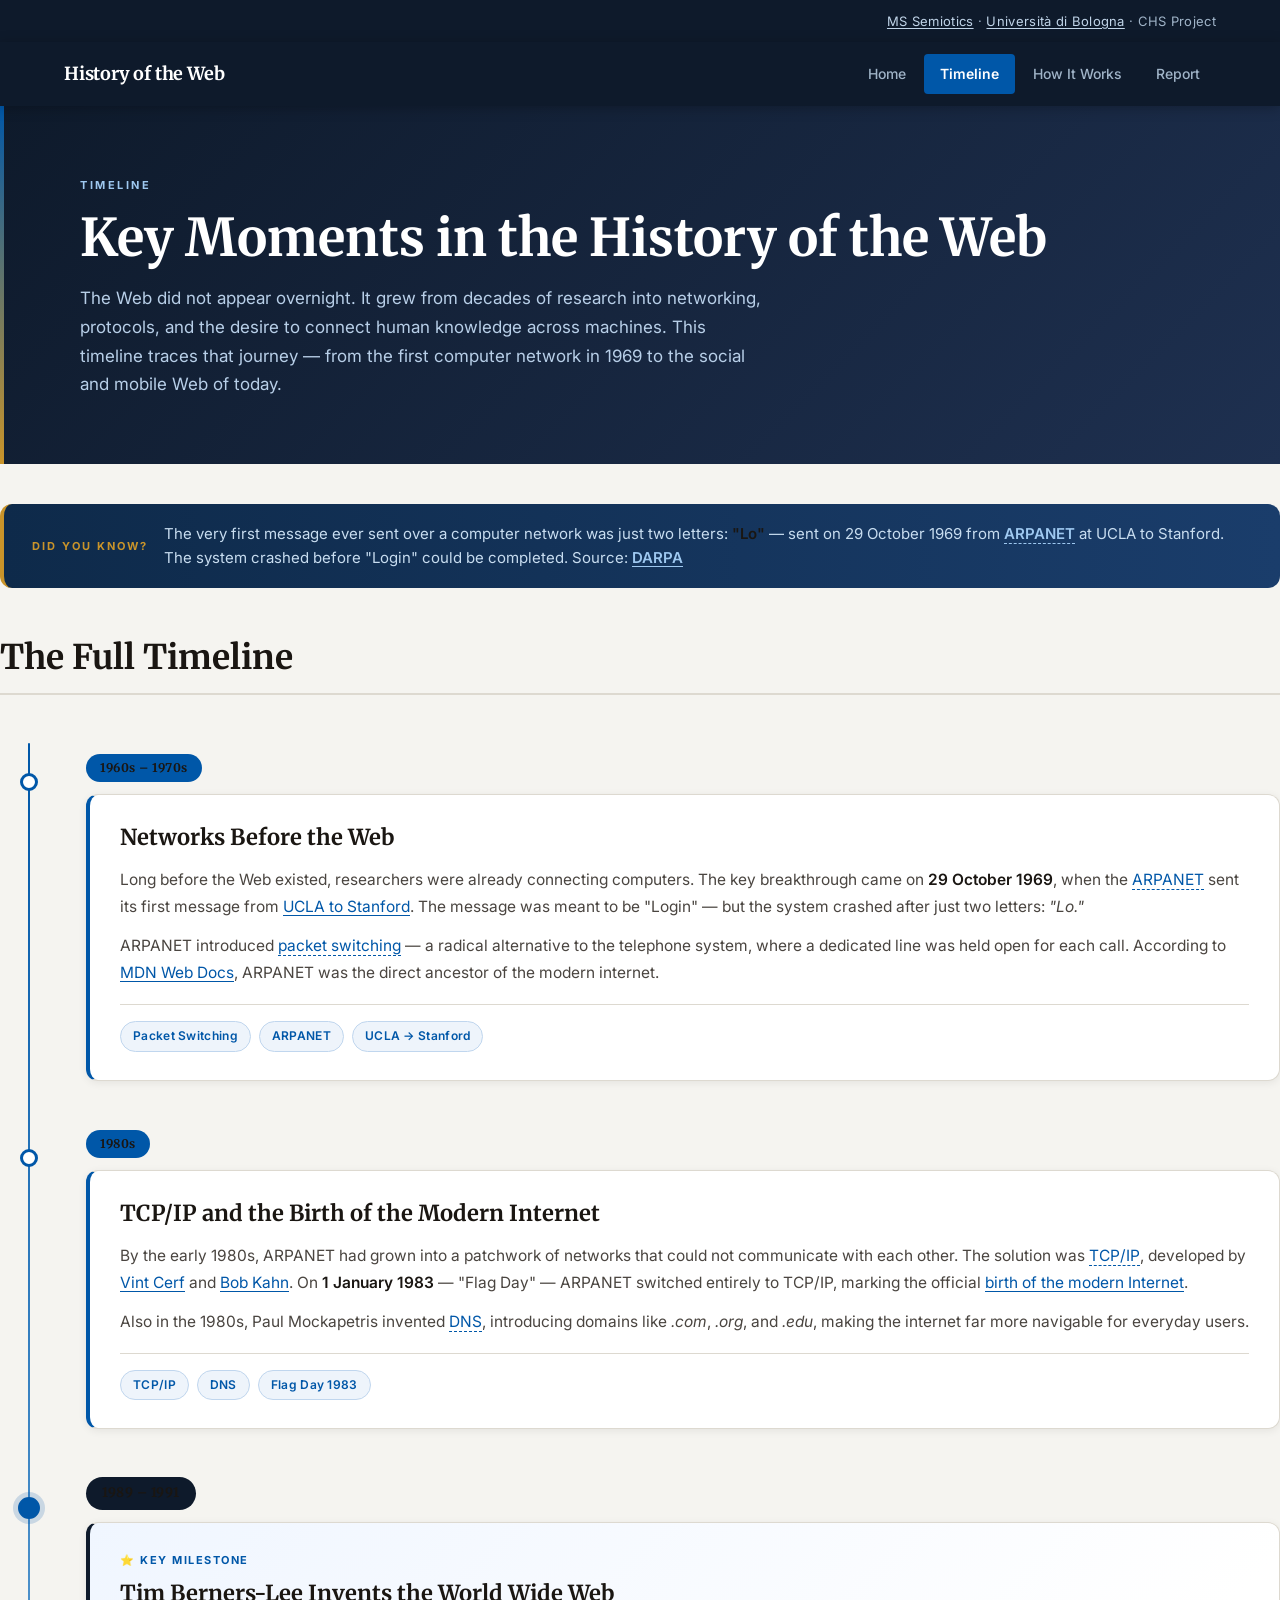
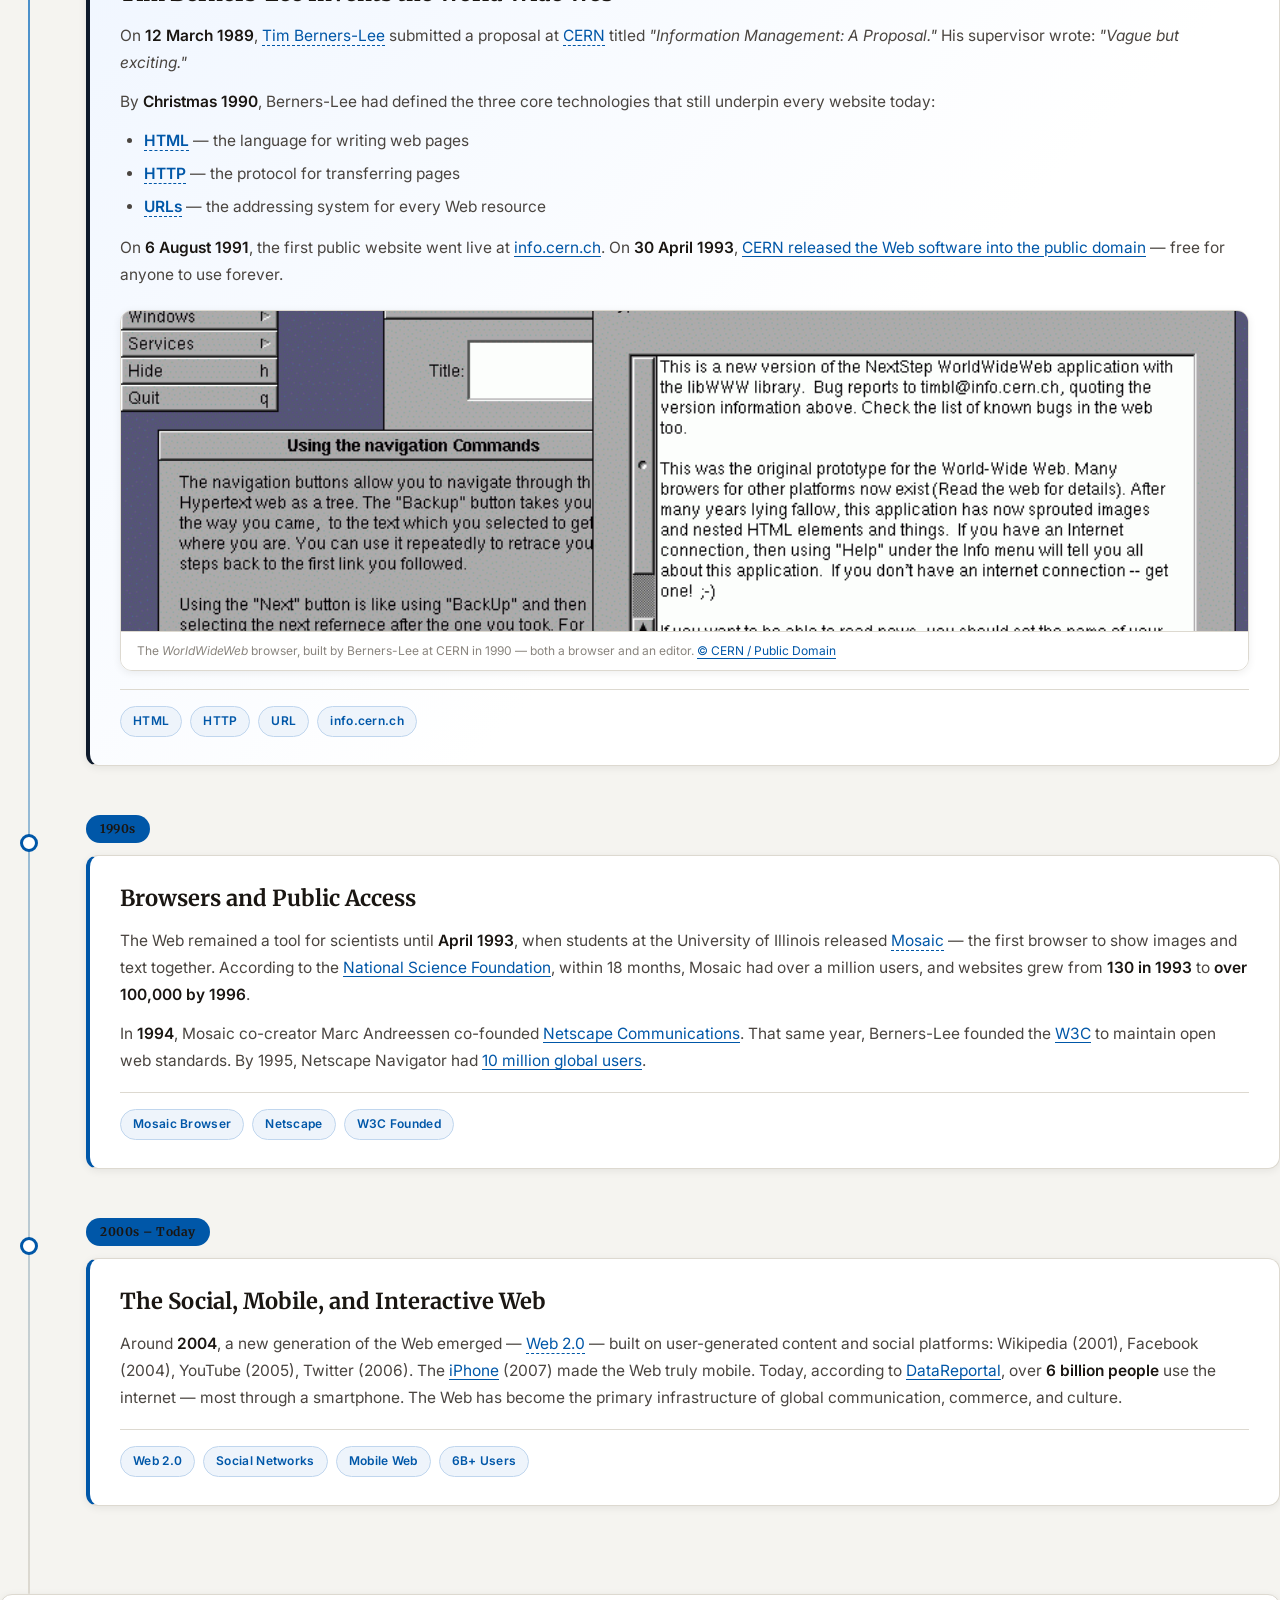
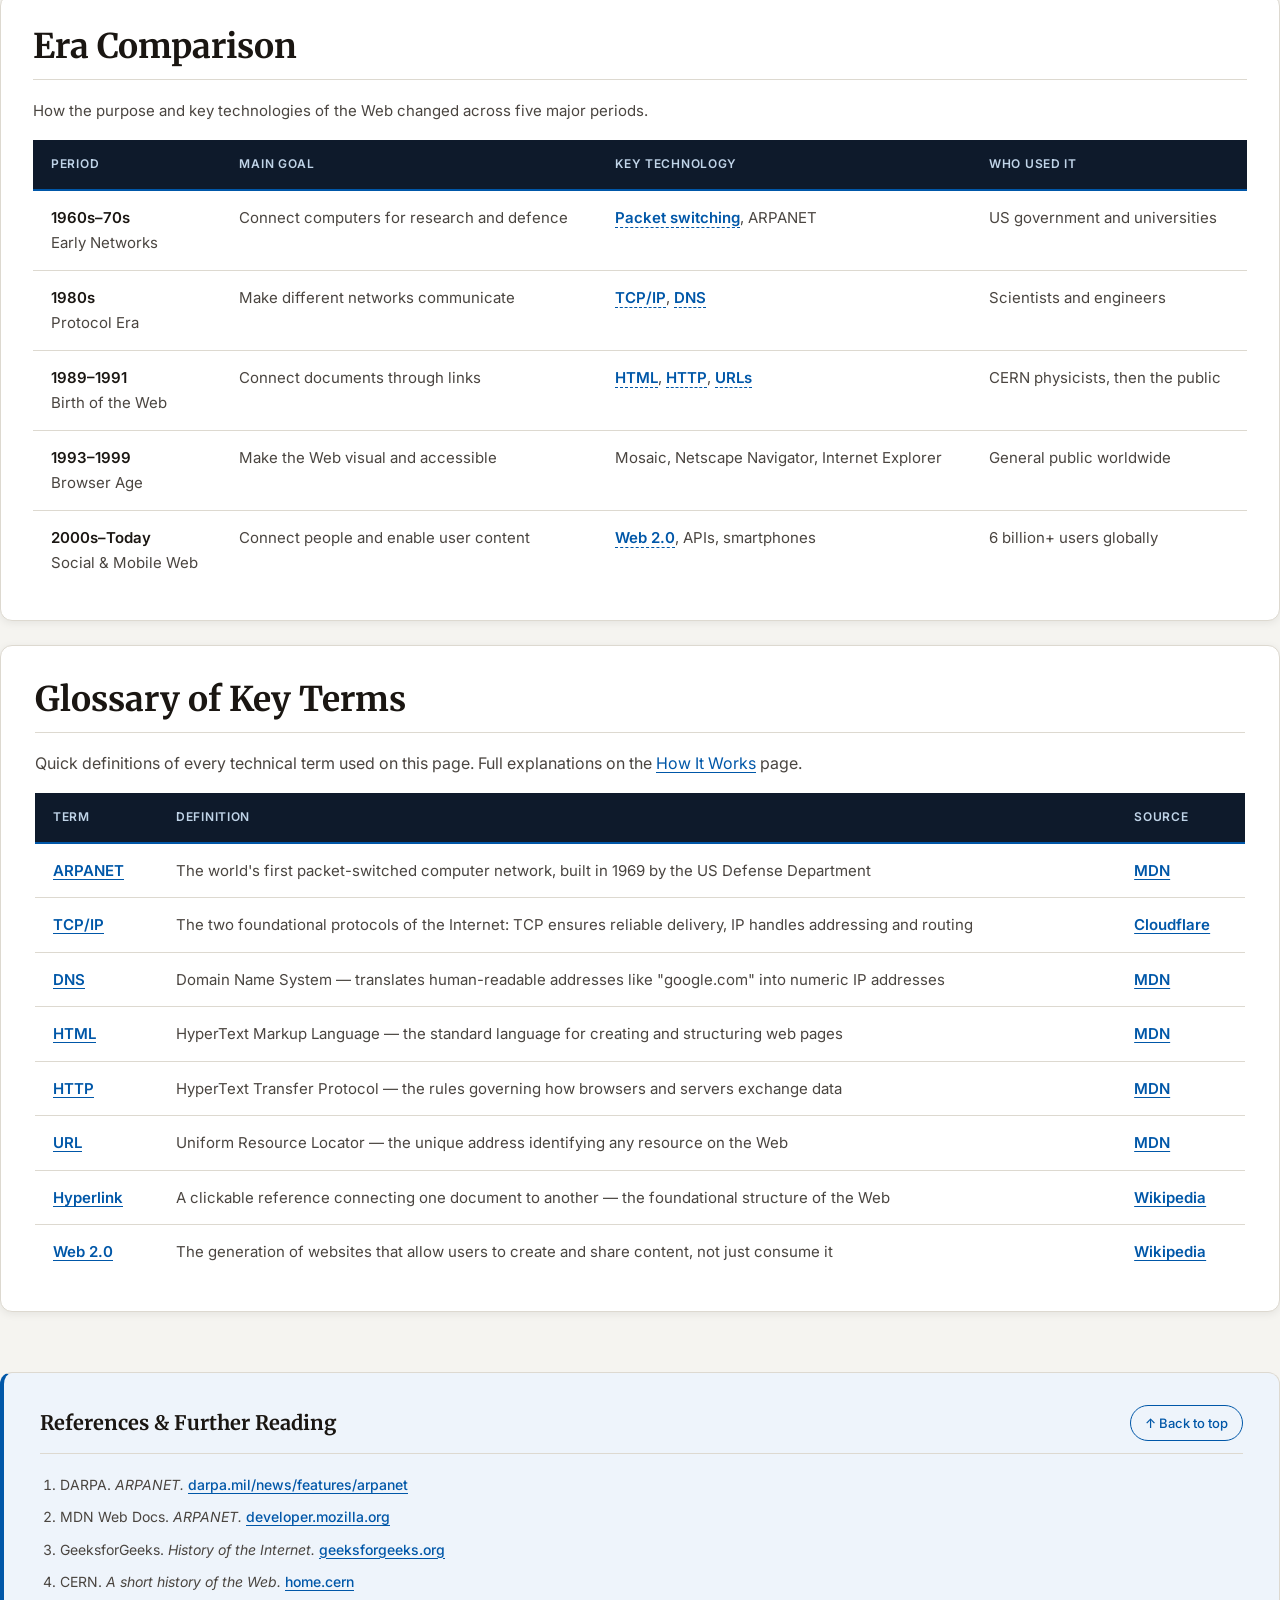
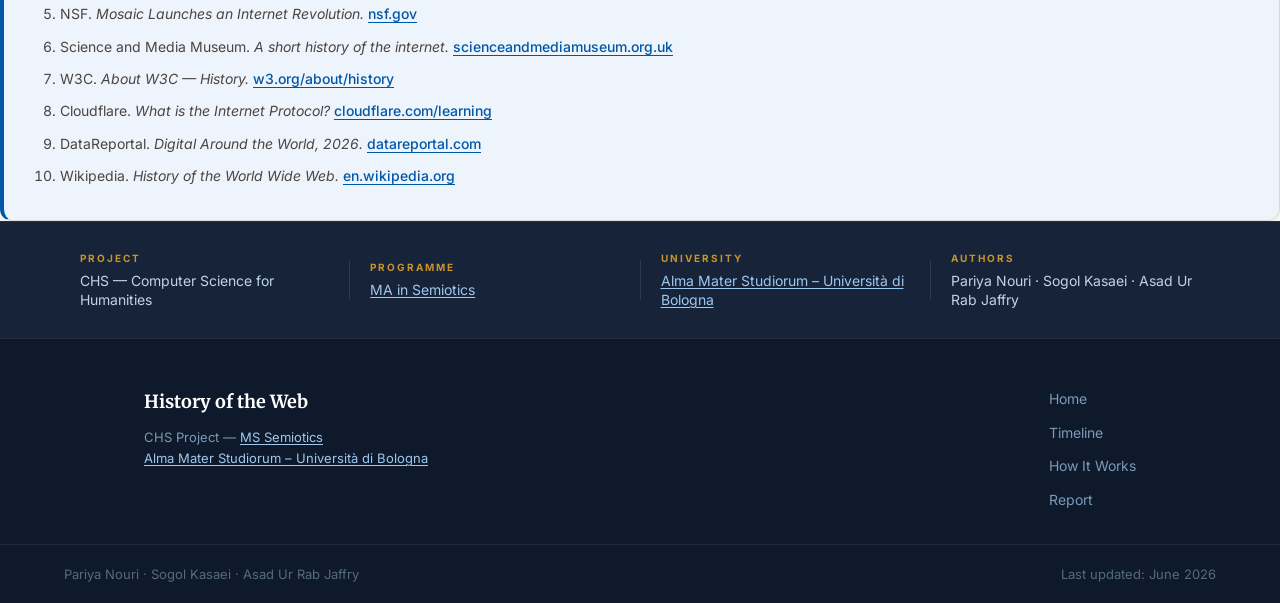
==== commit a3207611: "Update history.html" ====
--- a/history.html
+++ b/history.html
@@ -71,6 +71,7 @@
           <div class="vtl-dot">
             <span class="vtl-dot-inner"></span>
           </div>
+          <div class="vtl-right">
           <div class="vtl-year-badge">1960s – 1970s</div>
           <div class="vtl-card">
             <h3 class="vtl-title">Networks Before the Web</h3>
@@ -108,6 +109,7 @@
               <span class="vtl-tag">UCLA → Stanford</span>
             </div>
           </div>
+          </div><!-- end vtl-right -->
         </div>
 
         <!-- ERA 2 -->
@@ -115,6 +117,7 @@
           <div class="vtl-dot">
             <span class="vtl-dot-inner"></span>
           </div>
+          <div class="vtl-right">
           <div class="vtl-year-badge">1980s</div>
           <div class="vtl-card">
             <h3 class="vtl-title">TCP/IP and the Birth of the Modern Internet</h3>
@@ -141,6 +144,7 @@
               <span class="vtl-tag">Flag Day 1983</span>
             </div>
           </div>
+          </div><!-- end vtl-right -->
         </div>
 
         <!-- ERA 3 -->
@@ -148,6 +152,7 @@
           <div class="vtl-dot vtl-dot--highlight">
             <span class="vtl-dot-inner"></span>
           </div>
+          <div class="vtl-right">
           <div class="vtl-year-badge vtl-year-badge--highlight">1989 – 1991</div>
           <div class="vtl-card vtl-card--highlight">
             <div class="vtl-featured-label">⭐ Key Milestone</div>
@@ -194,6 +199,7 @@
               <span class="vtl-tag">info.cern.ch</span>
             </div>
           </div>
+          </div><!-- end vtl-right -->
         </div>
 
         <!-- ERA 4 -->
@@ -201,6 +207,7 @@
           <div class="vtl-dot">
             <span class="vtl-dot-inner"></span>
           </div>
+          <div class="vtl-right">
           <div class="vtl-year-badge">1990s</div>
           <div class="vtl-card">
             <h3 class="vtl-title">Browsers and Public Access</h3>
@@ -227,6 +234,7 @@
               <span class="vtl-tag">W3C Founded</span>
             </div>
           </div>
+          </div><!-- end vtl-right -->
         </div>
 
         <!-- ERA 5 -->
@@ -234,6 +242,7 @@
           <div class="vtl-dot">
             <span class="vtl-dot-inner"></span>
           </div>
+          <div class="vtl-right">
           <div class="vtl-year-badge">2000s – Today</div>
           <div class="vtl-card">
             <h3 class="vtl-title">The Social, Mobile, and Interactive Web</h3>
@@ -256,6 +265,7 @@
               <span class="vtl-tag">6B+ Users</span>
             </div>
           </div>
+          </div><!-- end vtl-right -->
         </div>
 
       </div><!-- end vtl-track -->
--- a/styles.css
+++ b/styles.css
@@ -1272,3 +1272,200 @@
   padding-bottom: 12px;
   border-bottom: 2px solid var(--c-border);
 }
+
+
+/* =============================================
+   VERTICAL TIMELINE — history.html only
+   All classes prefixed with .vtl- so they
+   cannot affect index.html or other pages
+   ============================================= */
+
+/* The vertical line running down the centre */
+.vtl-track {
+  position: relative;
+  padding: 10px 0 40px;
+}
+
+.vtl-track::before {
+  content: '';
+  position: absolute;
+  left: 28px;
+  top: 0;
+  bottom: 0;
+  width: 2px;
+  background: linear-gradient(to bottom, var(--c-blue), #6ba8d8, var(--c-border));
+  border-radius: 2px;
+}
+
+/* Each era row */
+.vtl-item {
+  position: relative;
+  display: flex;
+  align-items: flex-start;
+  gap: 28px;
+  margin-bottom: 48px;
+}
+
+/* The dot on the timeline line */
+.vtl-dot {
+  flex-shrink: 0;
+  width: 58px;
+  display: flex;
+  justify-content: center;
+  padding-top: 20px;
+  position: relative;
+  z-index: 1;
+}
+
+.vtl-dot-inner {
+  width: 18px;
+  height: 18px;
+  border-radius: 50%;
+  background: var(--c-surface);
+  border: 3px solid var(--c-blue);
+  display: block;
+  transition: transform 0.2s, background 0.2s;
+}
+
+.vtl-item:hover .vtl-dot-inner {
+  transform: scale(1.35);
+  background: var(--c-blue);
+}
+
+/* Highlighted dot for key milestone */
+.vtl-dot--highlight .vtl-dot-inner {
+  background: var(--c-blue);
+  border-color: var(--c-blue);
+  width: 22px;
+  height: 22px;
+  box-shadow: 0 0 0 5px rgba(0, 87, 168, 0.18);
+}
+
+/* Right side: year badge + card stacked */
+.vtl-right {
+  flex: 1;
+  min-width: 0;
+}
+
+/* Year badge */
+.vtl-year-badge {
+  display: inline-block;
+  font-family: var(--font-serif);
+  font-size: 12px;
+  font-weight: 700;
+  color: var(--c-white);
+  background: var(--c-blue);
+  padding: 4px 14px;
+  border-radius: 100px;
+  margin-bottom: 12px;
+  letter-spacing: 0.5px;
+}
+
+.vtl-year-badge--highlight {
+  background: var(--c-navy);
+  font-size: 13px;
+  padding: 5px 16px;
+}
+
+/* The card itself */
+.vtl-card {
+  background: var(--c-surface);
+  border: 1px solid var(--c-border);
+  border-left: 4px solid var(--c-blue);
+  border-radius: var(--radius-lg);
+  padding: 28px 30px;
+  box-shadow: var(--shadow-sm);
+  transition: box-shadow 0.25s, transform 0.25s;
+  flex: 1;
+  min-width: 0;
+}
+
+.vtl-card:hover {
+  box-shadow: var(--shadow-lg);
+  transform: translateX(6px);
+}
+
+/* Highlighted card for key milestone */
+.vtl-card--highlight {
+  border-left-color: var(--c-navy);
+  background: linear-gradient(135deg, #f0f6ff 0%, var(--c-surface) 60%);
+}
+
+/* Featured label inside highlighted card */
+.vtl-featured-label {
+  font-size: 11px;
+  font-weight: 700;
+  text-transform: uppercase;
+  letter-spacing: 1.5px;
+  color: var(--c-blue);
+  margin-bottom: 10px;
+}
+
+/* Era title inside card */
+.vtl-title {
+  font-family: var(--font-serif);
+  font-size: clamp(17px, 2vw, 22px);
+  font-weight: 700;
+  color: var(--c-text);
+  margin-bottom: 14px;
+  line-height: 1.3;
+}
+
+.vtl-card p {
+  font-size: 15.5px;
+  line-height: 1.75;
+  color: var(--c-text-mid);
+  margin-bottom: 12px;
+}
+
+.vtl-card p:last-of-type { margin-bottom: 0; }
+
+/* Tag pills at bottom of each card */
+.vtl-tag-row {
+  display: flex;
+  flex-wrap: wrap;
+  gap: 8px;
+  margin-top: 18px;
+  padding-top: 16px;
+  border-top: 1px solid var(--c-border);
+}
+
+.vtl-tag {
+  display: inline-block;
+  font-size: 12px;
+  font-weight: 600;
+  color: var(--c-blue);
+  background: var(--c-accent-bg);
+  padding: 4px 12px;
+  border-radius: 100px;
+  border: 1px solid #c0d6ee;
+  letter-spacing: 0.3px;
+}
+
+/* Scroll reveal animation */
+.reveal {
+  opacity: 0;
+  transform: translateY(32px);
+  transition: opacity 0.55s ease, transform 0.55s ease;
+}
+
+.reveal.revealed {
+  opacity: 1;
+  transform: translateY(0);
+}
+
+/* Stagger each item slightly */
+.vtl-item:nth-child(1) { transition-delay: 0s; }
+.vtl-item:nth-child(2) { transition-delay: 0.08s; }
+.vtl-item:nth-child(3) { transition-delay: 0.16s; }
+.vtl-item:nth-child(4) { transition-delay: 0.24s; }
+.vtl-item:nth-child(5) { transition-delay: 0.32s; }
+
+/* Responsive */
+@media (max-width: 600px) {
+  .vtl-track::before { left: 20px; }
+  .vtl-dot { width: 42px; }
+  .vtl-item { gap: 16px; }
+  .vtl-card { padding: 20px 18px; }
+  .vtl-card:hover { transform: none; }
+}
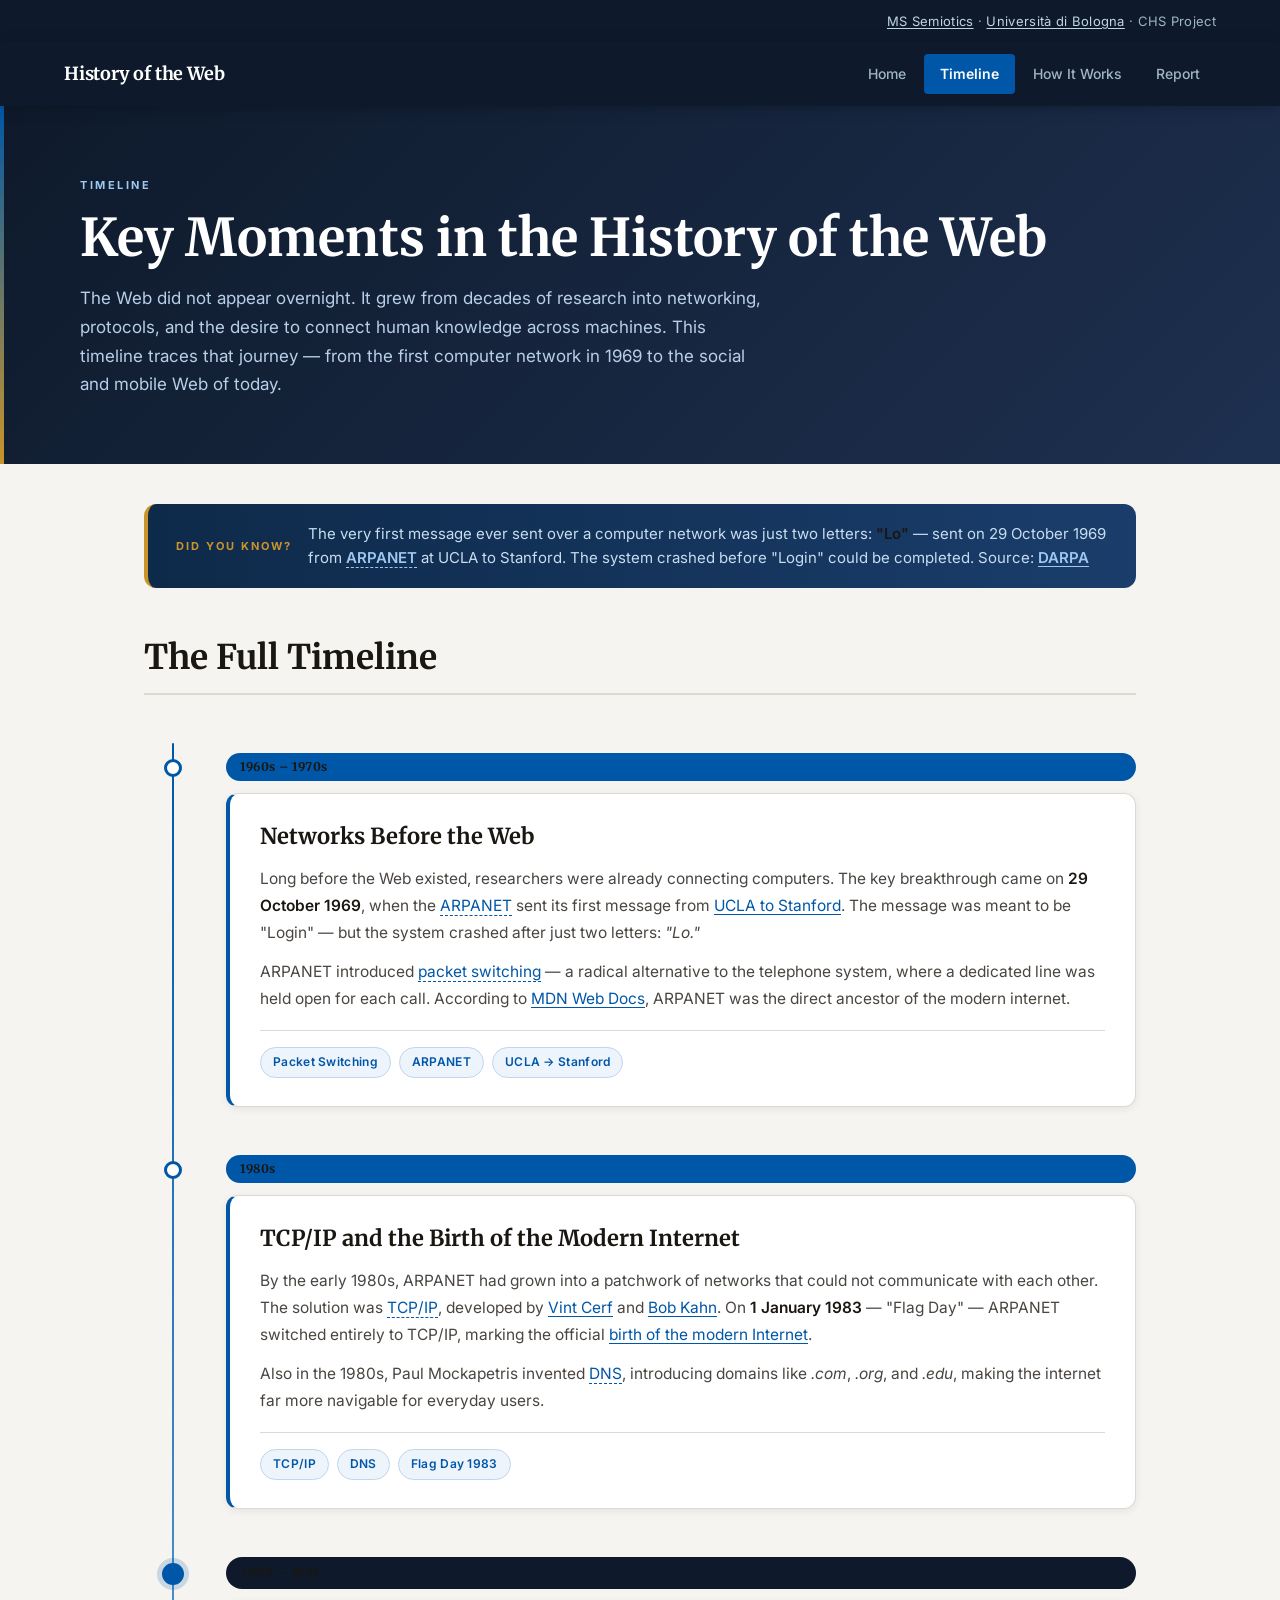
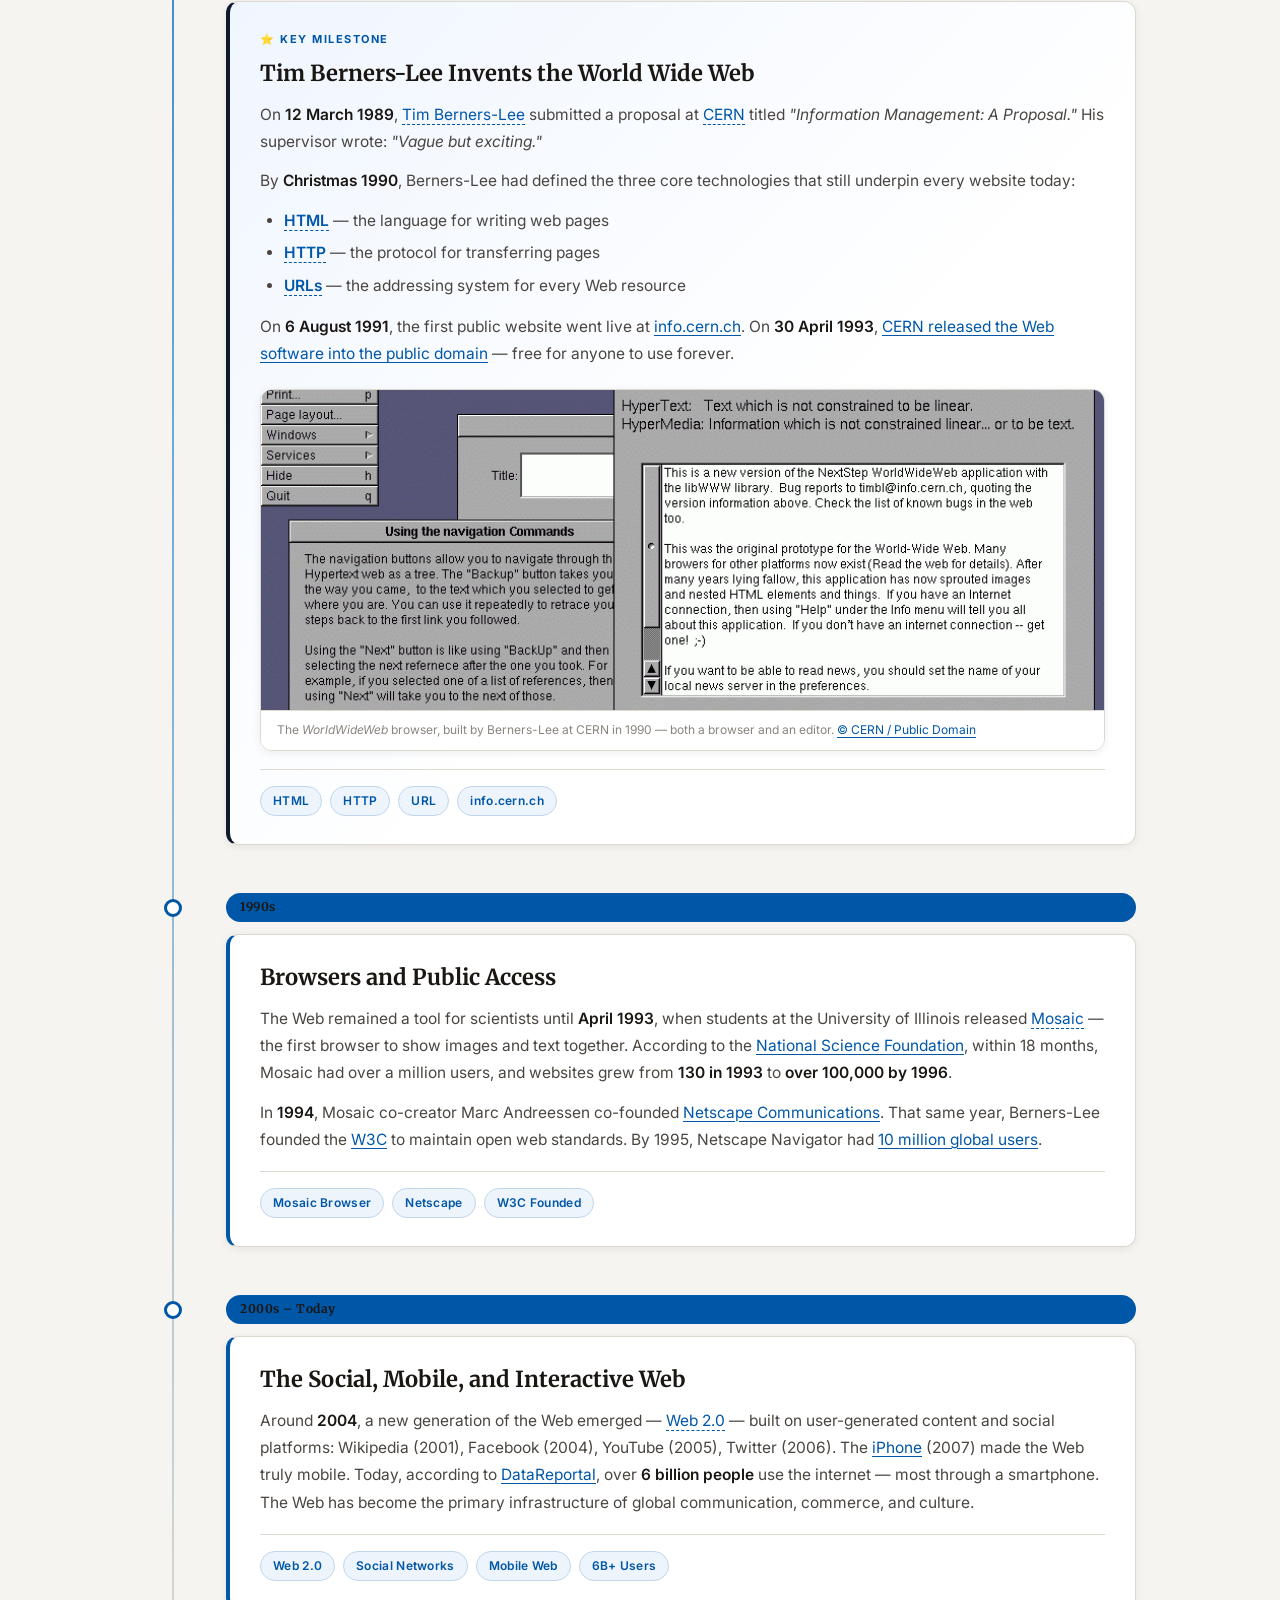
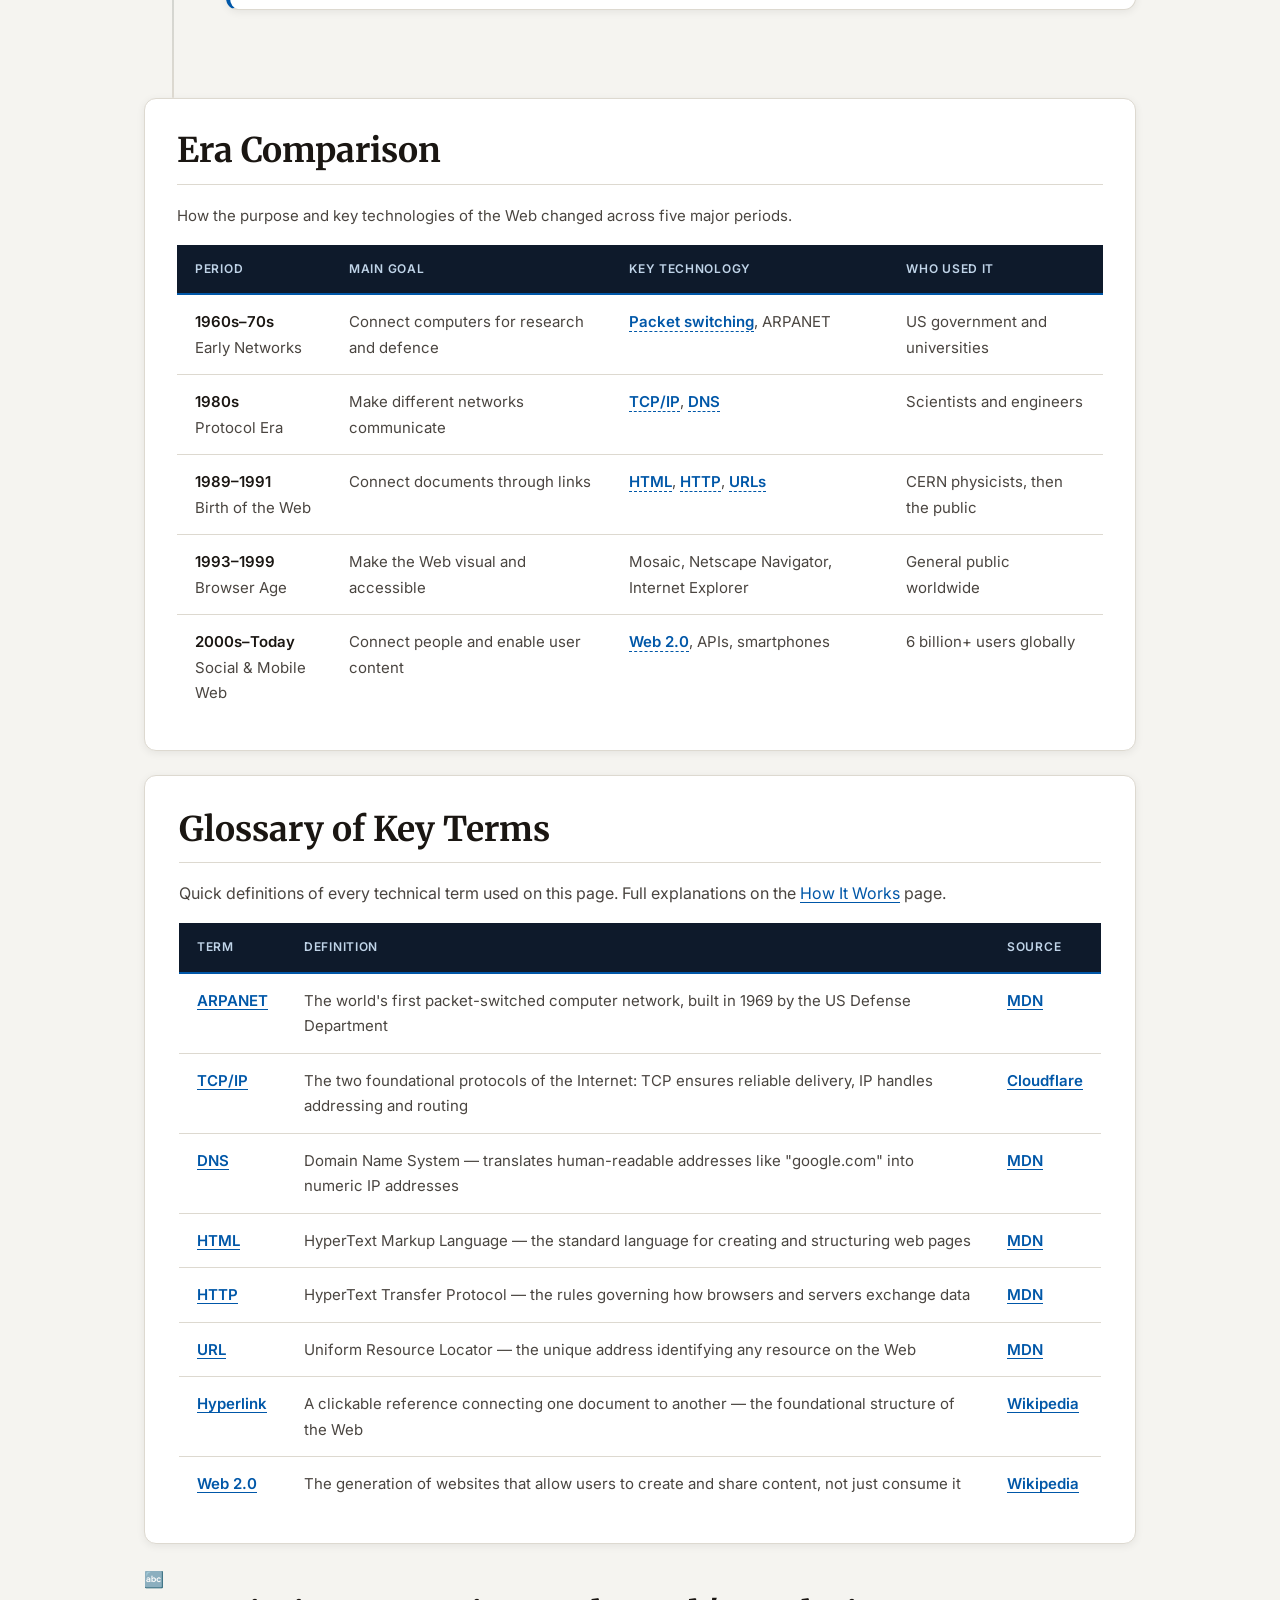
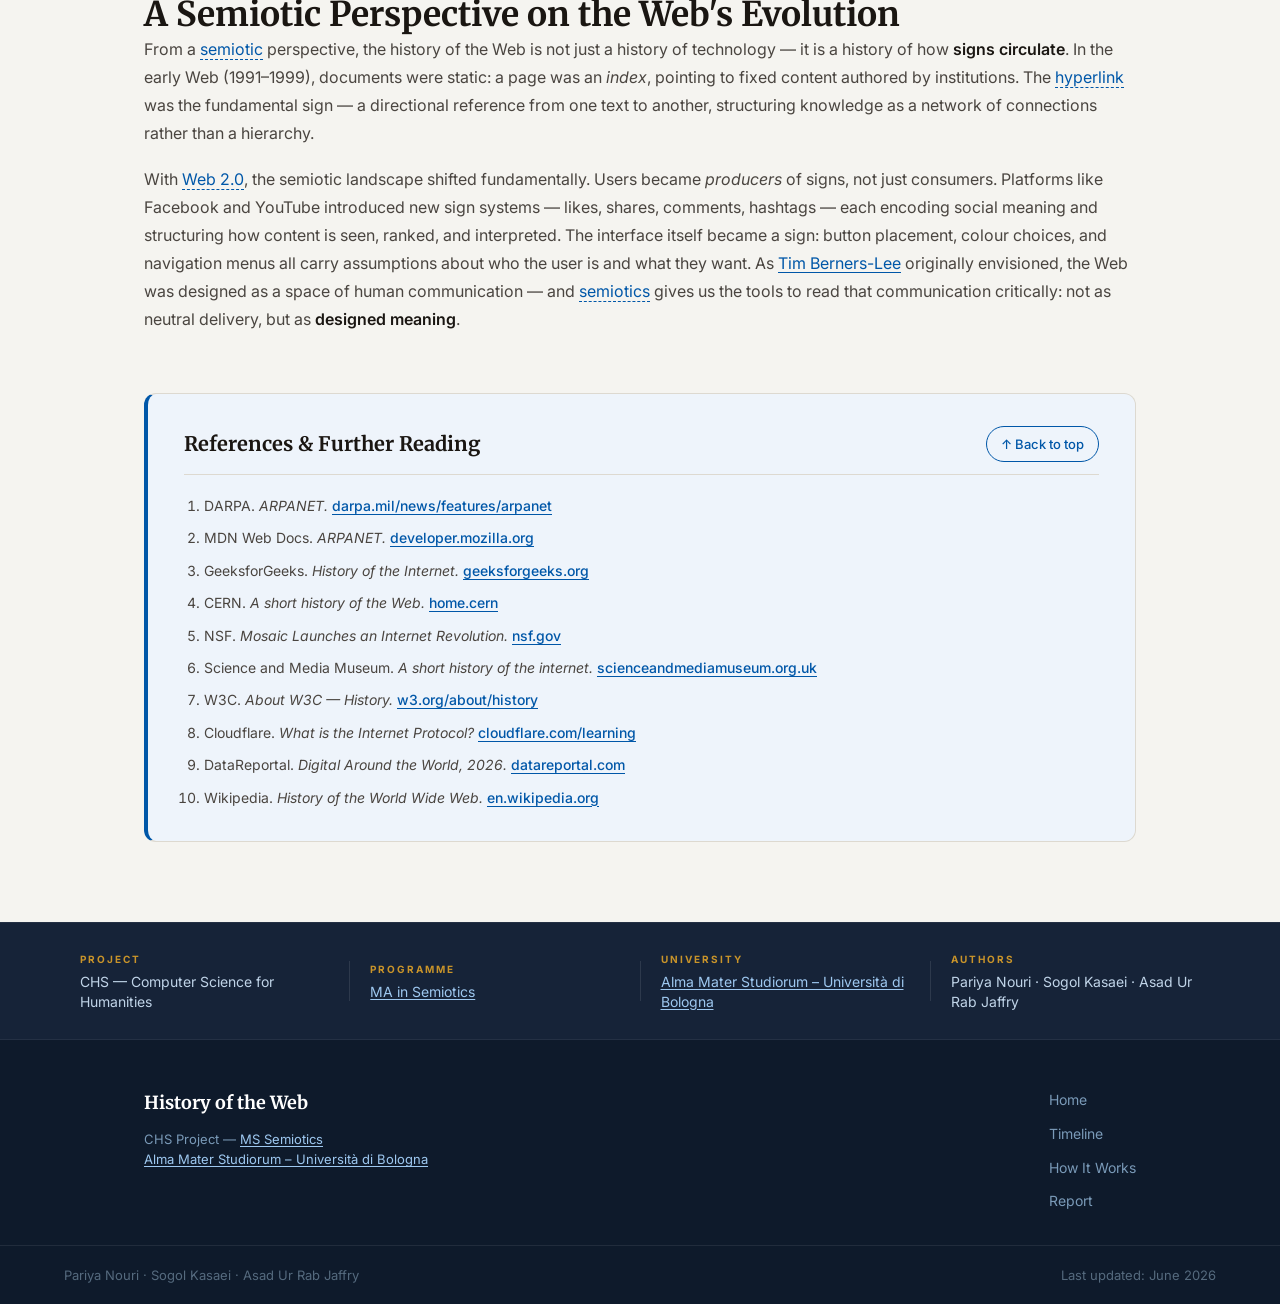
==== commit ca0f5de1: "Update history.html" ====
--- a/history.html
+++ b/history.html
@@ -378,6 +378,40 @@
       </table>
     </section>
 
+    <!-- SEMIOTIC REFLECTION -->
+    <section class="semiotic-callout" aria-labelledby="semiotics-heading">
+      <div class="sc-icon" aria-hidden="true">🔤</div>
+      <div class="sc-body">
+        <h2 id="semiotics-heading">A Semiotic Perspective on the Web's Evolution</h2>
+        <p>
+          From a <a class="tooltip-link" href="https://en.wikipedia.org/wiki/Semiotics" target="_blank" rel="noopener noreferrer" data-tip="The study of signs, symbols, and how meaning is communicated">semiotic</a>
+          perspective, the history of the Web is not just a history of technology —
+          it is a history of how <strong>signs circulate</strong>. In the early Web
+          (1991–1999), documents were static: a page was an <em>index</em>, pointing
+          to fixed content authored by institutions. The
+          <a class="tooltip-link" href="https://en.wikipedia.org/wiki/Hyperlink" target="_blank" rel="noopener noreferrer" data-tip="A clickable reference connecting one document to another anywhere on the Web">hyperlink</a>
+          was the fundamental sign — a directional reference from one text to another,
+          structuring knowledge as a network of connections rather than a hierarchy.
+        </p>
+        <p>
+          With <a class="tooltip-link" href="https://en.wikipedia.org/wiki/Web_2.0" target="_blank" rel="noopener noreferrer" data-tip="Web 2.0 — websites that allow users to generate and share content, not just consume it">Web 2.0</a>,
+          the semiotic landscape shifted fundamentally. Users became <em>producers</em>
+          of signs, not just consumers. Platforms like Facebook and YouTube introduced
+          new sign systems — likes, shares, comments, hashtags — each encoding social
+          meaning and structuring how content is seen, ranked, and interpreted. The
+          interface itself became a sign: button placement, colour choices, and
+          navigation menus all carry assumptions about who the user is and what they
+          want. As
+          <a href="https://www.w3.org/People/Berners-Lee/" target="_blank" rel="noopener noreferrer">Tim Berners-Lee</a>
+          originally envisioned, the Web was designed as a space of human communication
+          — and
+          <a class="tooltip-link" href="https://en.wikipedia.org/wiki/Semiotics" target="_blank" rel="noopener noreferrer" data-tip="The study of signs, symbols, and how meaning is communicated">semiotics</a>
+          gives us the tools to read that communication critically: not as neutral
+          delivery, but as <strong>designed meaning</strong>.
+        </p>
+      </div>
+    </section>
+
     <!-- REFERENCES -->
     <section class="references-section" id="references" aria-labelledby="refs-heading">
       <div class="refs-header">
--- a/styles.css
+++ b/styles.css
@@ -264,8 +264,9 @@
   flex-shrink: 0;
 }
 
-/* ---------- Page Wrap ---------- */
-.page-wrap {
+/* ---------- Page Wrap & Container (shared) ---------- */
+.page-wrap,
+.container {
   max-width: var(--max-w);
   margin: 0 auto;
   padding: 0 var(--pad-x) 80px;
@@ -1302,7 +1303,7 @@
   position: relative;
   display: flex;
   align-items: flex-start;
-  gap: 28px;
+  gap: 0;
   margin-bottom: 48px;
 }
 
@@ -1312,7 +1313,7 @@
   width: 58px;
   display: flex;
   justify-content: center;
-  padding-top: 20px;
+  padding-top: 6px;
   position: relative;
   z-index: 1;
 }
@@ -1345,6 +1346,10 @@
 .vtl-right {
   flex: 1;
   min-width: 0;
+  display: flex;
+  flex-direction: column;
+  gap: 0;
+  padding-left: 24px;
 }
 
 /* Year badge */
@@ -1465,7 +1470,8 @@
 @media (max-width: 600px) {
   .vtl-track::before { left: 20px; }
   .vtl-dot { width: 42px; }
-  .vtl-item { gap: 16px; }
+  .vtl-item { gap: 0; }
+  .vtl-right { padding-left: 14px; }
   .vtl-card { padding: 20px 18px; }
   .vtl-card:hover { transform: none; }
 }
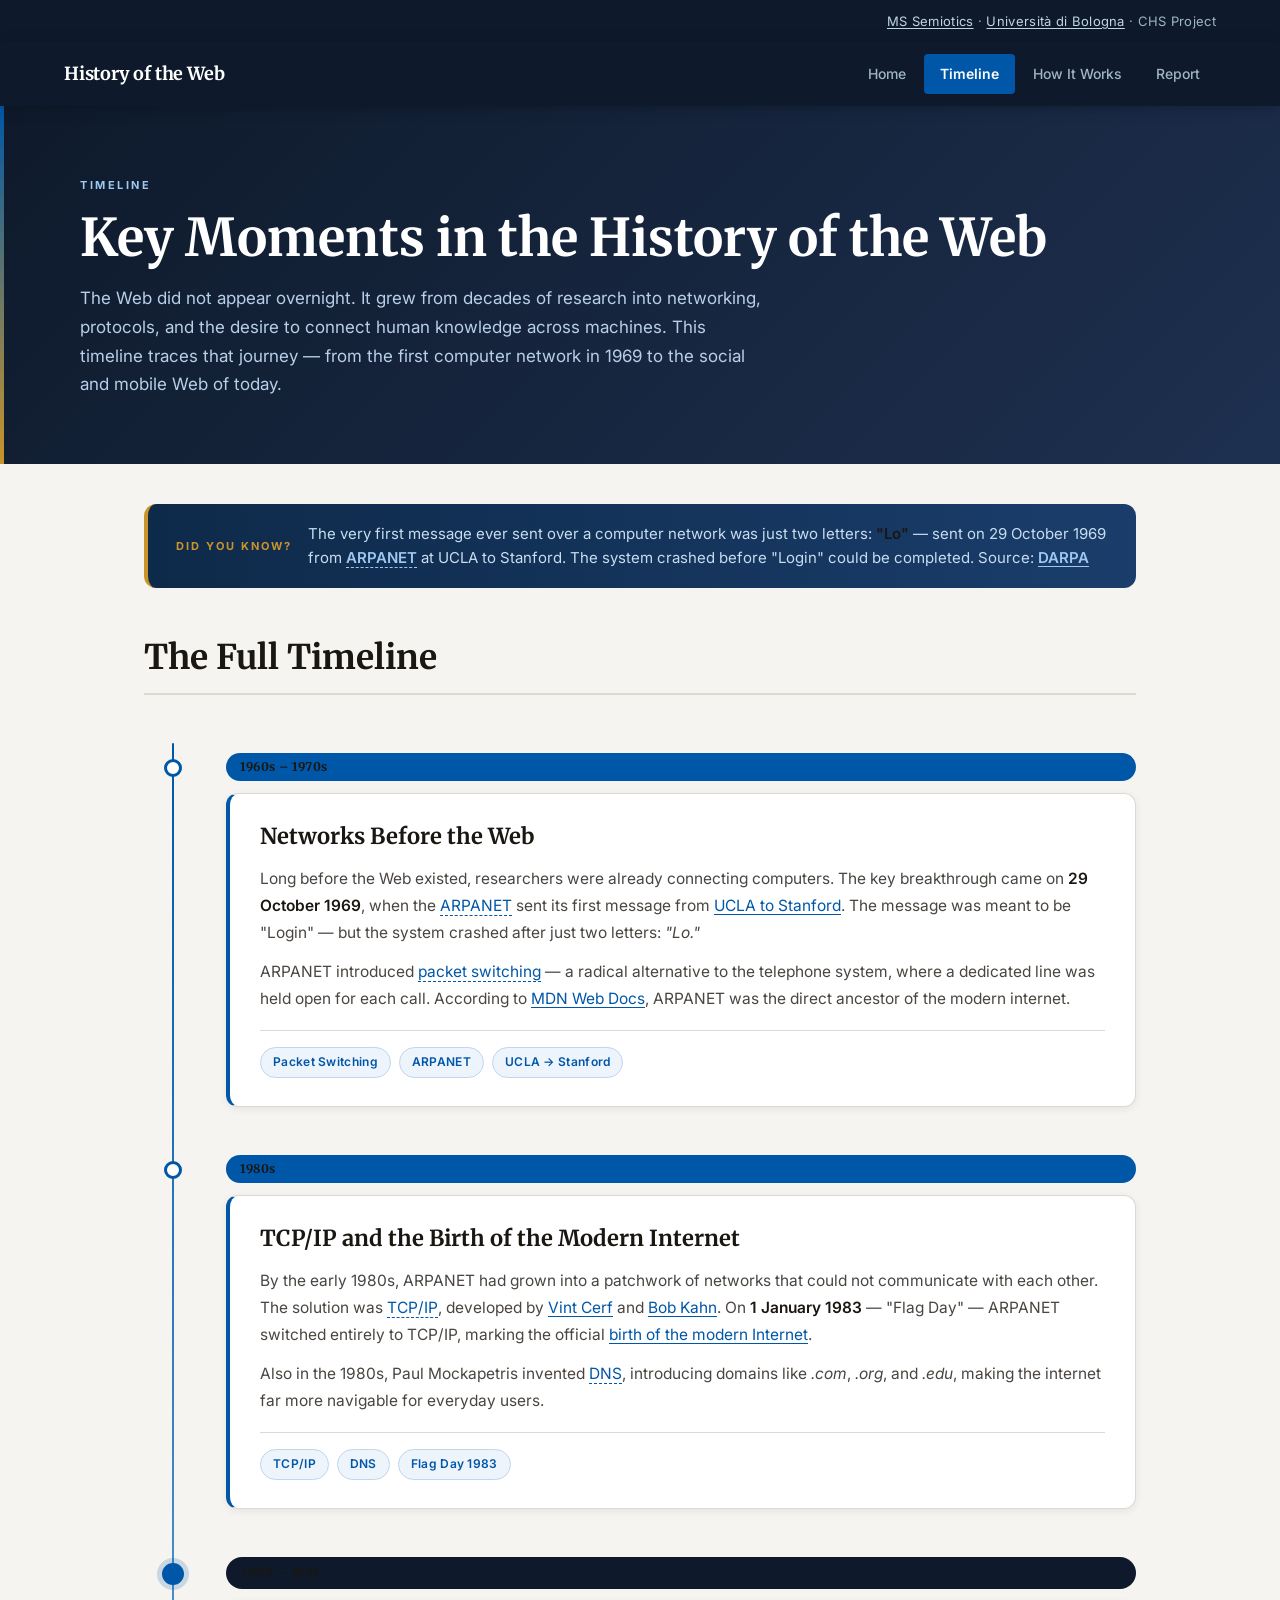
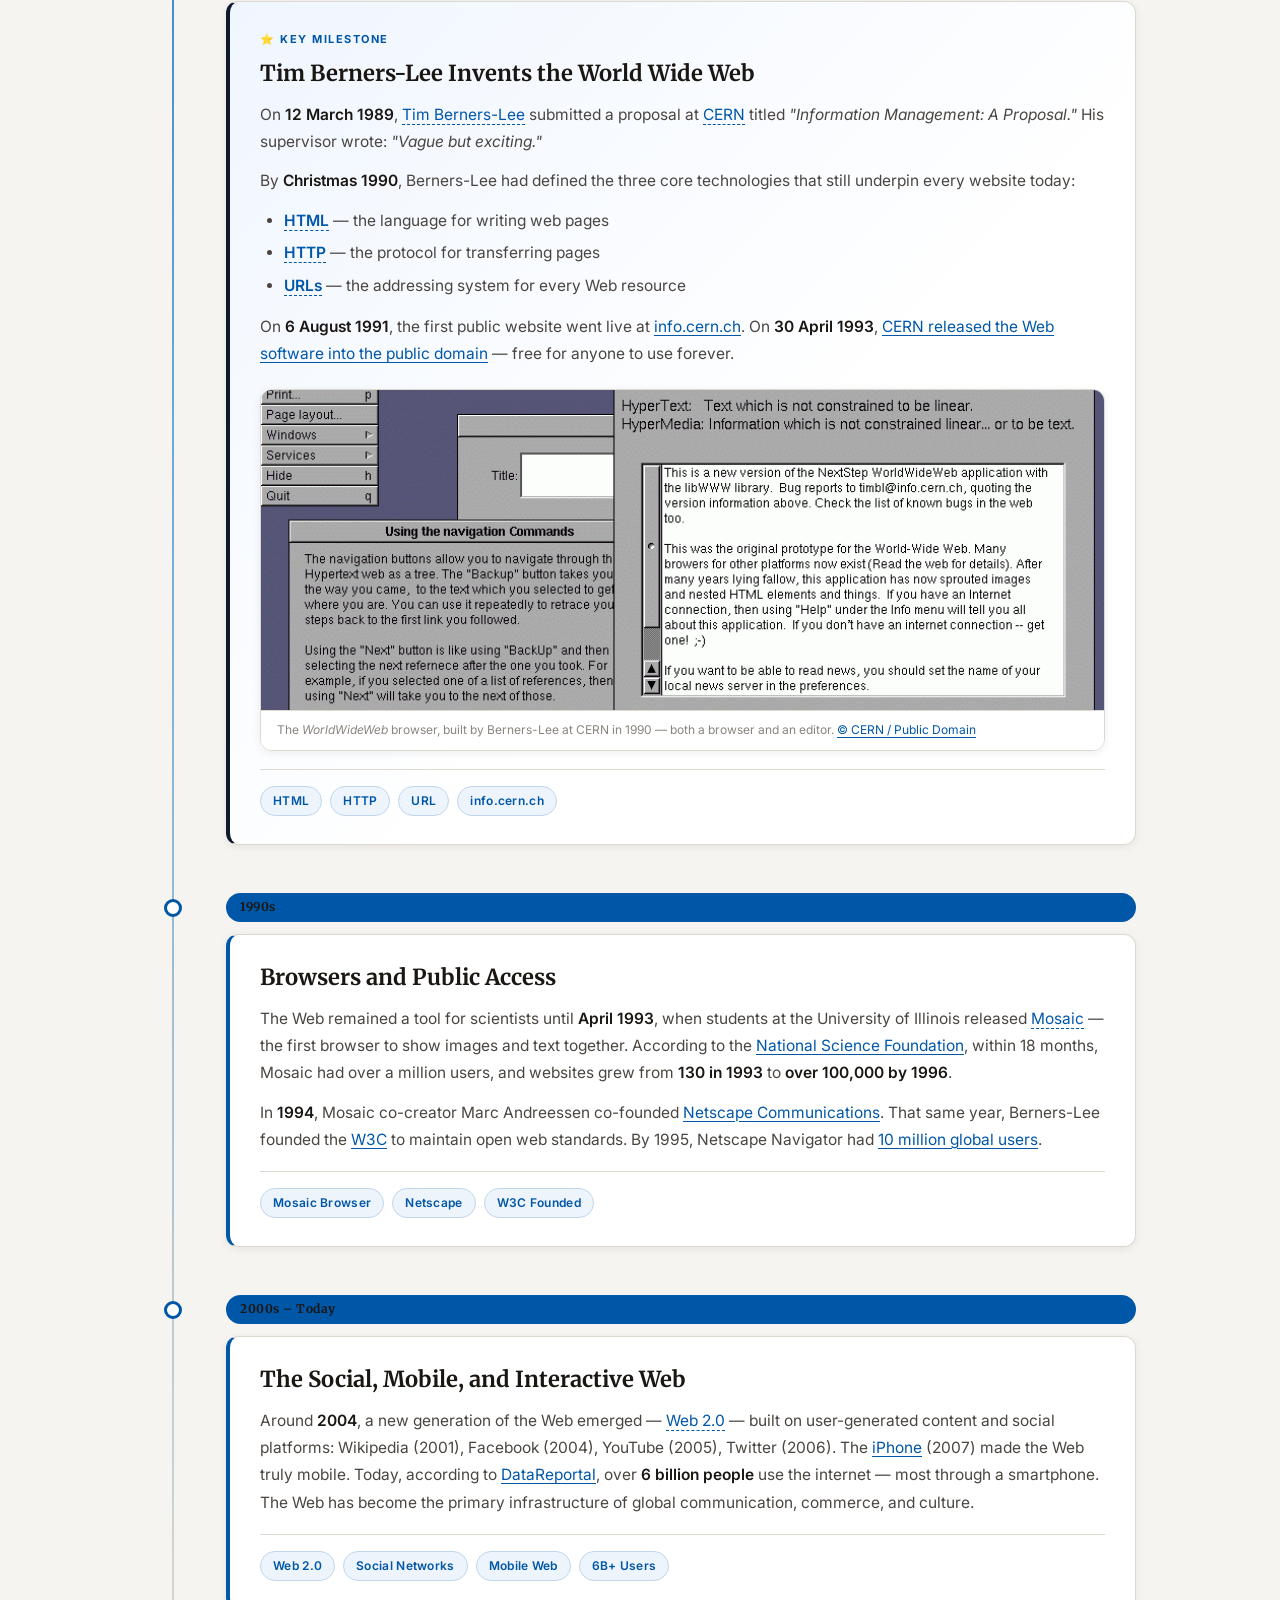
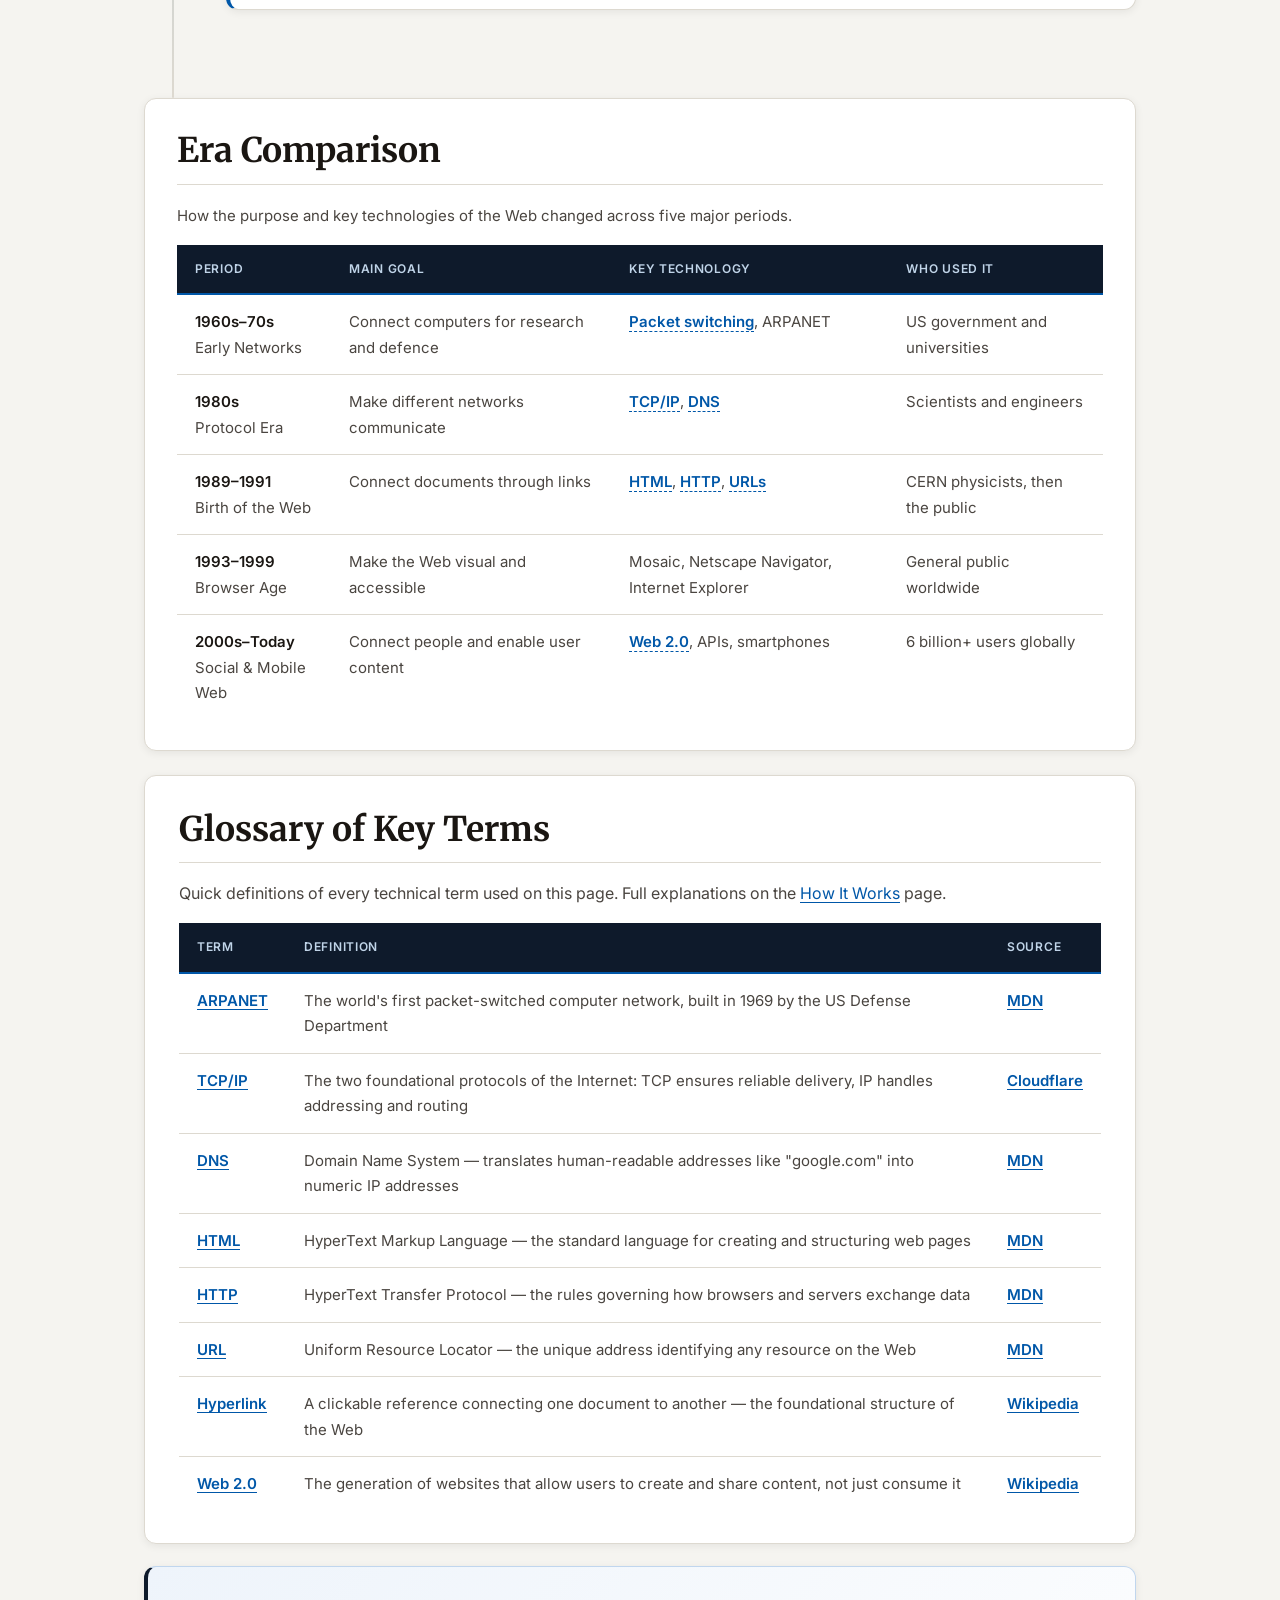
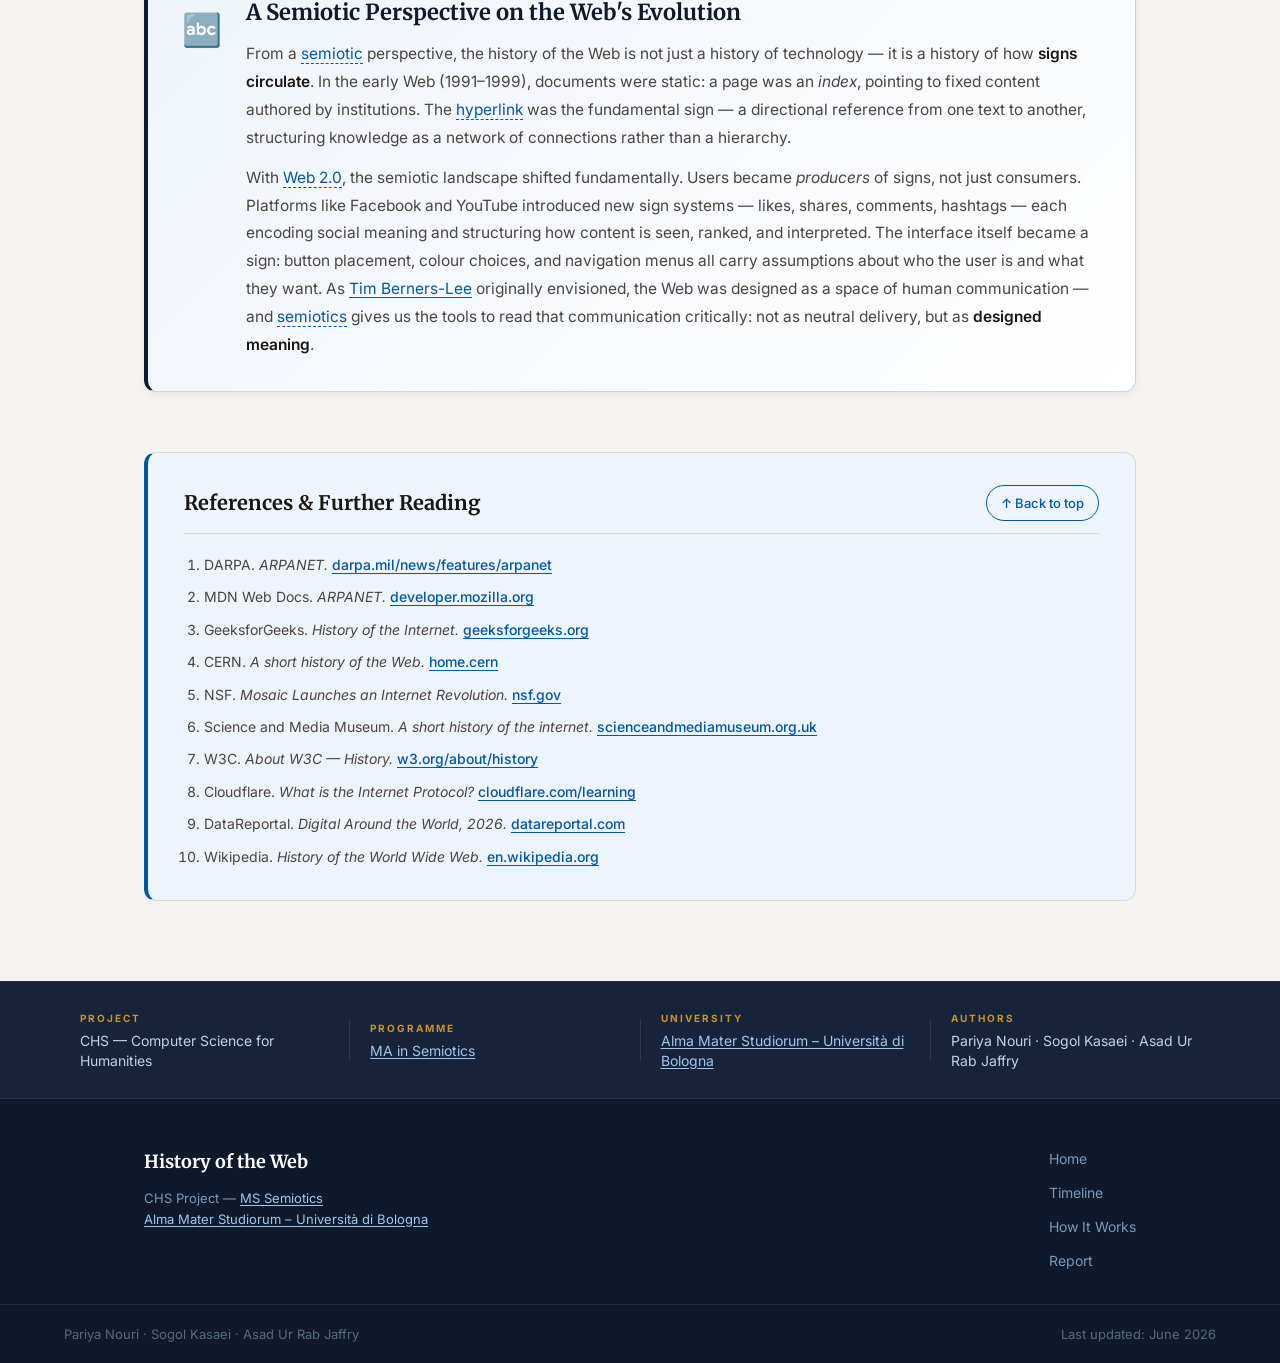
==== commit 8c37460c: "Update history.html" ====
--- a/history.html
+++ b/history.html
@@ -183,7 +183,7 @@
             </p>
             <figure class="timeline-figure">
               <img
-                src="WorldWideWeb.png.png"
+                src="WorldWideWeb.png"
                 alt="Screenshot of the WorldWideWeb browser — the world's first web browser — showing its HyperMedia Browser/Editor interface on a NeXT computer at CERN in 1990"
                 loading="lazy"
               >
--- a/styles.css
+++ b/styles.css
@@ -1475,3 +1475,588 @@
   .vtl-card { padding: 20px 18px; }
   .vtl-card:hover { transform: none; }
 }
+
+/* Semiotic reflection callout — history.html only */
+.semiotic-callout {
+  display: flex;
+  gap: 24px;
+  align-items: flex-start;
+  background: linear-gradient(135deg, #eef4fb 0%, var(--c-surface) 100%);
+  border: 1px solid #c0d6ee;
+  border-left: 4px solid var(--c-navy);
+  border-radius: var(--radius-lg);
+  padding: 32px 34px;
+  margin-bottom: 28px;
+  box-shadow: var(--shadow-sm);
+}
+
+.sc-icon {
+  font-size: 32px;
+  flex-shrink: 0;
+  margin-top: 4px;
+}
+
+.sc-body h2 {
+  font-size: clamp(18px, 2.2vw, 22px);
+  color: var(--c-navy);
+  margin-bottom: 14px;
+}
+
+.sc-body p {
+  font-size: 15.5px;
+  line-height: 1.8;
+  color: var(--c-text-mid);
+  margin-bottom: 12px;
+}
+
+.sc-body p:last-child { margin-bottom: 0; }
+
+@media (max-width: 600px) {
+  .semiotic-callout { flex-direction: column; gap: 14px; padding: 22px 18px; }
+}
+
+
+/* =============================================
+   WEB-WORKS.HTML — Page-specific styles
+   All classes prefixed .ww- to avoid
+   affecting index.html or history.html
+   ============================================= */
+
+/* Section wrapper */
+.ww-section {
+  margin-bottom: 28px;
+}
+
+/* Visual flow diagram */
+.ww-flow {
+  display: flex;
+  align-items: stretch;
+  justify-content: center;
+  flex-wrap: wrap;
+  gap: 0;
+  margin: 32px 0;
+  background: var(--c-navy);
+  border-radius: var(--radius-lg);
+  padding: 28px 20px;
+  overflow: hidden;
+}
+
+.ww-flow-node {
+  display: flex;
+  flex-direction: column;
+  align-items: center;
+  text-align: center;
+  flex: 1;
+  min-width: 100px;
+  padding: 10px 8px;
+  gap: 6px;
+}
+
+.ww-flow-icon {
+  font-size: 28px;
+  line-height: 1;
+}
+
+.ww-flow-label {
+  font-size: 13px;
+  font-weight: 700;
+  color: #e8f4ff;
+  line-height: 1.3;
+}
+
+.ww-flow-sub {
+  font-size: 11px;
+  color: #7a9ab8;
+  line-height: 1.3;
+}
+
+.ww-flow-arrow {
+  display: flex;
+  align-items: center;
+  color: var(--c-gold);
+  font-size: 18px;
+  font-weight: 700;
+  padding: 0 4px;
+  flex-shrink: 0;
+}
+
+/* Numbered steps */
+.ww-steps {
+  list-style: none;
+  margin: 32px 0 0;
+  display: flex;
+  flex-direction: column;
+  gap: 20px;
+}
+
+.ww-step {
+  display: flex;
+  gap: 20px;
+  align-items: flex-start;
+  background: var(--c-surface);
+  border: 1px solid var(--c-border);
+  border-radius: var(--radius-lg);
+  padding: 24px 26px;
+  box-shadow: var(--shadow-sm);
+  transition: box-shadow 0.2s, transform 0.2s;
+}
+
+.ww-step:hover {
+  box-shadow: var(--shadow-md);
+  transform: translateX(4px);
+}
+
+.ww-step-num {
+  flex-shrink: 0;
+  width: 36px;
+  height: 36px;
+  border-radius: 50%;
+  background: var(--c-blue);
+  color: var(--c-white);
+  font-family: var(--font-serif);
+  font-weight: 700;
+  font-size: 16px;
+  display: flex;
+  align-items: center;
+  justify-content: center;
+}
+
+.ww-step-body { flex: 1; min-width: 0; }
+
+.ww-step-body h3 {
+  font-size: clamp(16px, 2vw, 19px);
+  margin-bottom: 10px;
+  color: var(--c-text);
+}
+
+.ww-step-body p {
+  font-size: 15.5px;
+  line-height: 1.75;
+  margin-bottom: 10px;
+}
+
+.ww-step-body p:last-child { margin-bottom: 0; }
+
+/* Code block */
+.ww-code-block {
+  background: var(--c-navy);
+  border-radius: var(--radius-md);
+  padding: 16px 20px;
+  margin: 12px 0;
+  overflow-x: auto;
+}
+
+.ww-code-block code {
+  font-family: 'Courier New', Courier, monospace;
+  font-size: 13px;
+  color: #9ec8f0;
+  line-height: 1.8;
+  white-space: pre;
+}
+
+/* HTTP status grid */
+.ww-status-grid {
+  display: grid;
+  grid-template-columns: repeat(2, 1fr);
+  gap: 10px;
+  margin-top: 14px;
+}
+
+.ww-status {
+  display: flex;
+  align-items: center;
+  gap: 12px;
+  padding: 12px 16px;
+  border-radius: var(--radius-md);
+  border: 1px solid var(--c-border);
+}
+
+.ww-status-code {
+  font-family: var(--font-serif);
+  font-size: 20px;
+  font-weight: 700;
+  flex-shrink: 0;
+  min-width: 44px;
+}
+
+.ww-status-label {
+  font-size: 13px;
+  color: var(--c-text-mid);
+  line-height: 1.4;
+}
+
+.ww-status--ok     { background: #edfaf1; border-color: #b2dfca; }
+.ww-status--ok .ww-status-code { color: #1a7a45; }
+.ww-status--redirect { background: #fff8e6; border-color: #f5d87a; }
+.ww-status--redirect .ww-status-code { color: #9a6e00; }
+.ww-status--error  { background: #fff0f0; border-color: #f5b8b8; }
+.ww-status--error .ww-status-code { color: #c0392b; }
+.ww-status--server { background: #f5f0ff; border-color: #c8b8f0; }
+.ww-status--server .ww-status-code { color: #6a3db5; }
+
+/* Two column layout */
+.ww-two-col {
+  display: grid;
+  grid-template-columns: 1fr 1fr;
+  gap: 28px;
+  margin-top: 10px;
+  align-items: start;
+}
+
+/* Client-server diagram */
+.ww-cs-diagram {
+  display: flex;
+  flex-direction: column;
+  align-items: center;
+  gap: 0;
+  background: var(--c-navy);
+  border-radius: var(--radius-lg);
+  padding: 28px 24px;
+}
+
+.ww-cs-box {
+  display: flex;
+  flex-direction: column;
+  align-items: center;
+  text-align: center;
+  gap: 4px;
+  background: rgba(255,255,255,0.06);
+  border-radius: var(--radius-md);
+  padding: 18px 24px;
+  width: 100%;
+}
+
+.ww-cs-icon { font-size: 30px; margin-bottom: 4px; }
+
+.ww-cs-box strong {
+  color: #ffffff;
+  font-size: 15px;
+}
+
+.ww-cs-box span {
+  font-size: 13px;
+  color: #9ec8f0;
+}
+
+.ww-cs-examples {
+  font-size: 11px !important;
+  color: #556a7e !important;
+  margin-top: 4px;
+}
+
+.ww-cs-arrows {
+  display: flex;
+  flex-direction: column;
+  align-items: center;
+  gap: 6px;
+  padding: 10px 0;
+  width: 100%;
+}
+
+.ww-cs-arrow {
+  display: flex;
+  flex-direction: column;
+  align-items: center;
+  gap: 2px;
+  width: 100%;
+}
+
+.ww-cs-arrow span {
+  font-size: 13px;
+  font-weight: 600;
+  color: var(--c-gold);
+}
+
+.ww-cs-arrow small {
+  font-size: 11px;
+  color: #556a7e;
+  font-family: 'Courier New', monospace;
+}
+
+/* HTML/CSS language cards */
+.ww-lang-card {
+  background: var(--c-surface);
+  border: 1px solid var(--c-border);
+  border-radius: var(--radius-lg);
+  padding: 28px 26px;
+  box-shadow: var(--shadow-sm);
+  display: flex;
+  flex-direction: column;
+  gap: 14px;
+}
+
+.ww-lang-badge {
+  display: inline-flex;
+  align-items: center;
+  padding: 6px 18px;
+  border-radius: 100px;
+  border: 1px solid;
+  align-self: flex-start;
+}
+
+.ww-lang-badge span {
+  font-family: var(--font-serif);
+  font-size: 15px;
+  font-weight: 700;
+  letter-spacing: 1px;
+}
+
+.ww-lang-card h3 {
+  font-size: 18px;
+  margin: 0;
+}
+
+.ww-lang-card p {
+  font-size: 15px;
+  line-height: 1.7;
+  margin: 0;
+}
+
+.ww-lang-card code {
+  font-family: 'Courier New', monospace;
+  font-size: 12px;
+  background: var(--c-bg);
+  padding: 1px 5px;
+  border-radius: 4px;
+  color: var(--c-text);
+}
+
+/* Protocol cards */
+.ww-protocol-grid {
+  display: grid;
+  grid-template-columns: 1fr 1fr;
+  gap: 22px;
+  margin-top: 10px;
+}
+
+.ww-protocol-card {
+  background: var(--c-surface);
+  border: 1px solid var(--c-border);
+  border-top: 3px solid var(--c-blue);
+  border-radius: var(--radius-lg);
+  padding: 28px 26px;
+  box-shadow: var(--shadow-sm);
+  transition: box-shadow 0.2s, transform 0.2s;
+}
+
+.ww-protocol-card:hover {
+  box-shadow: var(--shadow-md);
+  transform: translateY(-3px);
+}
+
+.ww-protocol-icon {
+  font-size: 30px;
+  margin-bottom: 12px;
+  display: block;
+}
+
+.ww-protocol-card h3 {
+  font-size: 18px;
+  margin-bottom: 12px;
+}
+
+.ww-protocol-card p {
+  font-size: 15px;
+  line-height: 1.75;
+  margin: 0;
+}
+
+.ww-protocol-card code {
+  font-family: 'Courier New', monospace;
+  font-size: 12px;
+  background: var(--c-bg);
+  padding: 1px 5px;
+  border-radius: 4px;
+  color: var(--c-text);
+}
+
+/* Responsive */
+@media (max-width: 820px) {
+  .ww-two-col,
+  .ww-protocol-grid { grid-template-columns: 1fr; }
+  .ww-status-grid { grid-template-columns: 1fr; }
+  .ww-flow { flex-direction: column; align-items: center; gap: 8px; }
+  .ww-flow-arrow { transform: rotate(90deg); }
+  .ww-step:hover { transform: none; }
+}
+
+@media (max-width: 600px) {
+  .ww-step { flex-direction: column; gap: 12px; padding: 18px 16px; }
+  .ww-lang-card, .ww-protocol-card { padding: 20px 18px; }
+  .ww-cs-diagram { padding: 20px 16px; }
+}
+
+/* ── HTTPS comparison cards ── */
+.ww-https-grid {
+  display: grid;
+  grid-template-columns: 1fr 1fr;
+  gap: 20px;
+  margin-top: 16px;
+}
+
+.ww-https-card {
+  border-radius: var(--radius-lg);
+  padding: 24px 24px;
+  border: 1px solid var(--c-border);
+}
+
+.ww-https-card--danger {
+  background: #fff8f8;
+  border-color: #f5b8b8;
+  border-left: 4px solid #c0392b;
+}
+
+.ww-https-card--safe {
+  background: #f0faf5;
+  border-color: #b2dfca;
+  border-left: 4px solid #1a7a45;
+}
+
+.ww-https-header {
+  display: flex;
+  align-items: center;
+  gap: 12px;
+  margin-bottom: 12px;
+}
+
+.ww-https-badge {
+  font-family: 'Courier New', monospace;
+  font-size: 14px;
+  font-weight: 700;
+  background: #fde8e8;
+  color: #c0392b;
+  padding: 4px 12px;
+  border-radius: 6px;
+}
+
+.ww-https-badge--safe {
+  background: #d4edda;
+  color: #1a7a45;
+}
+
+.ww-https-label {
+  font-size: 13px;
+  font-weight: 600;
+  color: var(--c-text-soft);
+}
+
+.ww-https-card p {
+  font-size: 15px;
+  line-height: 1.7;
+  margin: 0;
+}
+
+/* ── DOM tree diagram ── */
+.ww-dom-layout {
+  display: grid;
+  grid-template-columns: 1fr 340px;
+  gap: 32px;
+  align-items: start;
+  margin-top: 16px;
+}
+
+.ww-dom-text p {
+  font-size: 15.5px;
+  line-height: 1.75;
+  margin-bottom: 14px;
+  color: var(--c-text-mid);
+}
+
+.ww-dom-text p:last-child { margin-bottom: 0; }
+
+.ww-dom-text code {
+  font-family: 'Courier New', monospace;
+  font-size: 13px;
+  background: var(--c-bg);
+  padding: 1px 6px;
+  border-radius: 4px;
+  color: var(--c-text);
+}
+
+.ww-dom-tree {
+  background: var(--c-navy);
+  border-radius: var(--radius-lg);
+  padding: 24px 20px;
+  display: flex;
+  flex-direction: column;
+  align-items: center;
+  gap: 0;
+}
+
+.ww-dom-node {
+  display: inline-flex;
+  align-items: center;
+  justify-content: center;
+  padding: 6px 14px;
+  border-radius: 8px;
+  font-family: 'Courier New', monospace;
+  font-size: 13px;
+  font-weight: 600;
+  white-space: nowrap;
+}
+
+.ww-dom-root {
+  background: var(--c-blue);
+  color: #fff;
+  margin-bottom: 4px;
+}
+
+.ww-dom-level1 {
+  background: #1e3a5a;
+  color: #9ec8f0;
+  margin-bottom: 4px;
+}
+
+.ww-dom-level2 {
+  background: #162d48;
+  color: #7ab4d8;
+  font-size: 12px;
+}
+
+.ww-dom-level3 {
+  background: #0e2038;
+  color: #5a94be;
+  font-size: 11px;
+}
+
+.ww-dom-connector {
+  width: 2px;
+  height: 14px;
+  background: #2a4a6a;
+  margin: 0 auto;
+}
+
+.ww-dom-branch {
+  display: flex;
+  flex-direction: column;
+  align-items: center;
+  width: 100%;
+}
+
+.ww-dom-children {
+  display: flex;
+  gap: 12px;
+  justify-content: center;
+  width: 100%;
+  margin-top: 0;
+}
+
+.ww-dom-child-group {
+  display: flex;
+  flex-direction: column;
+  align-items: center;
+  gap: 0;
+}
+
+.ww-dom-leaf {
+  display: flex;
+  flex-direction: column;
+  align-items: center;
+}
+
+/* Responsive for new sections */
+@media (max-width: 820px) {
+  .ww-https-grid { grid-template-columns: 1fr; }
+  .ww-dom-layout { grid-template-columns: 1fr; }
+  .ww-dom-tree { width: 100%; }
+}
